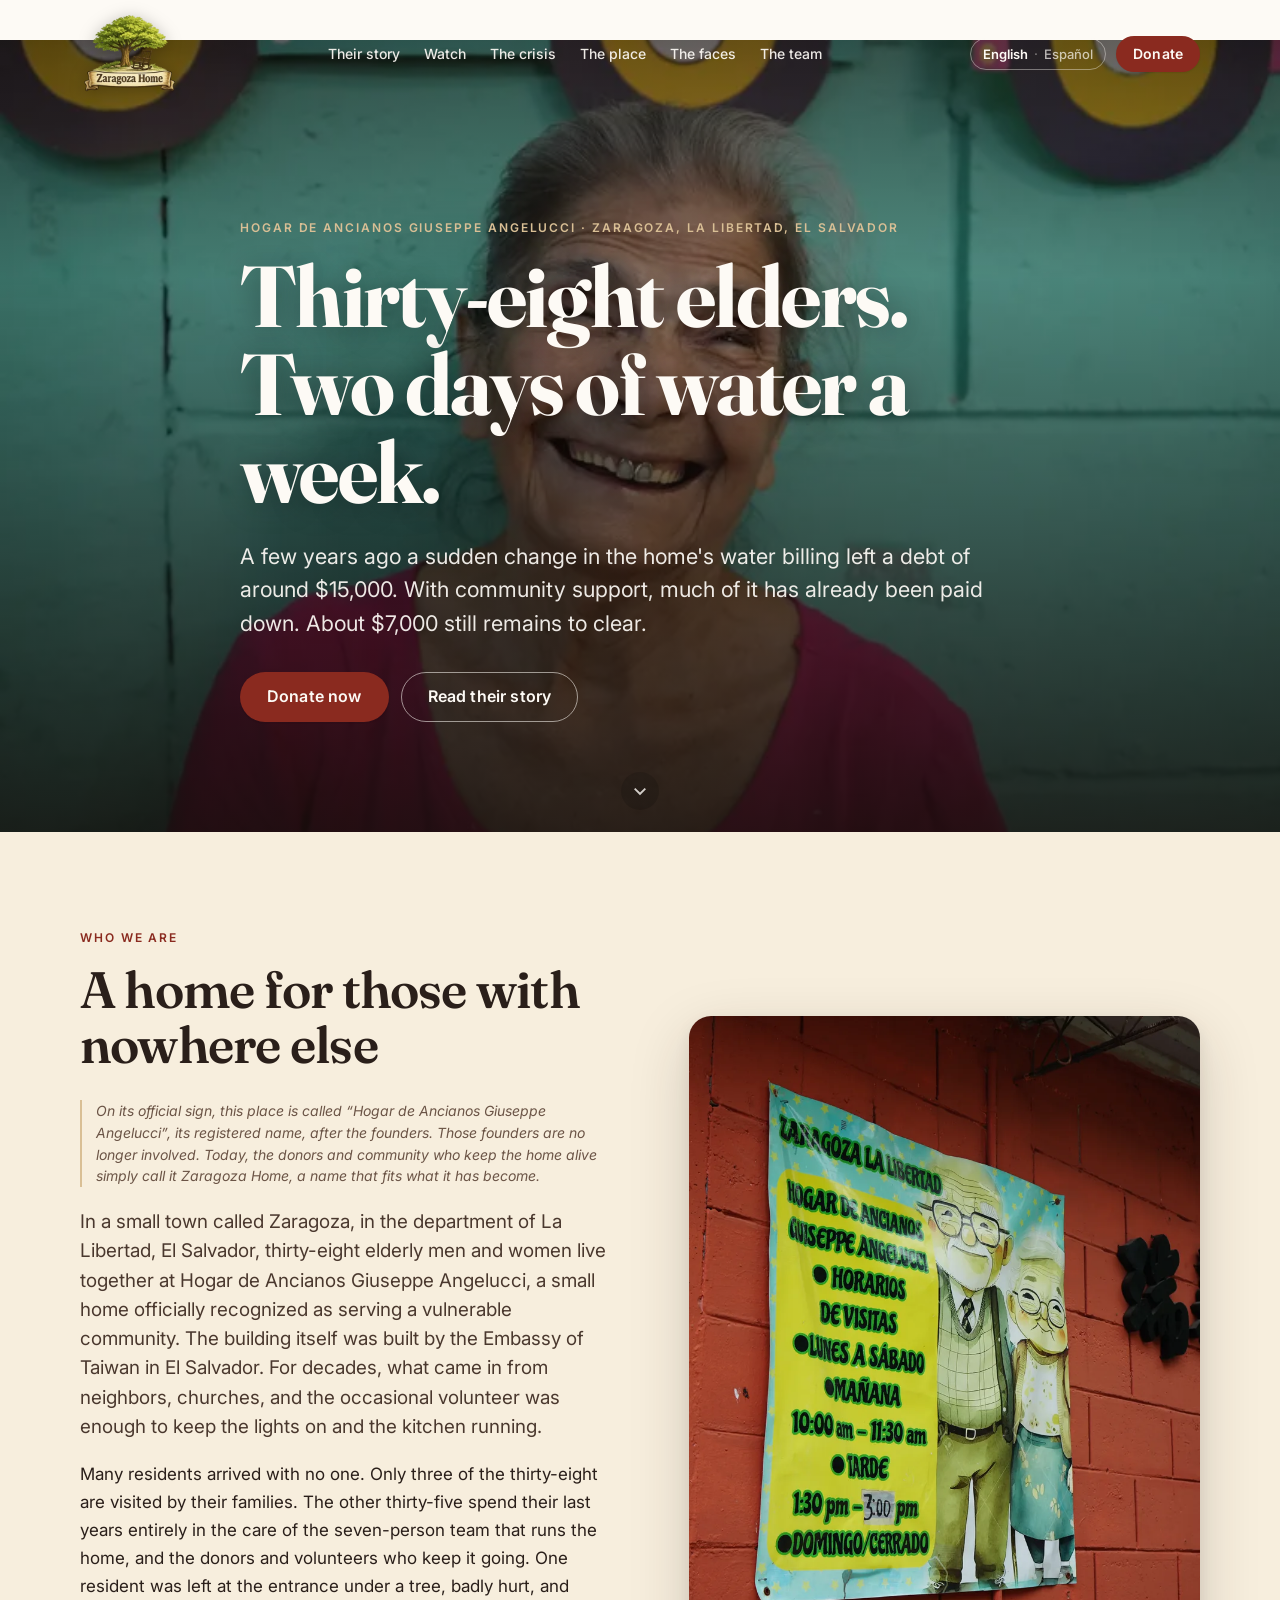
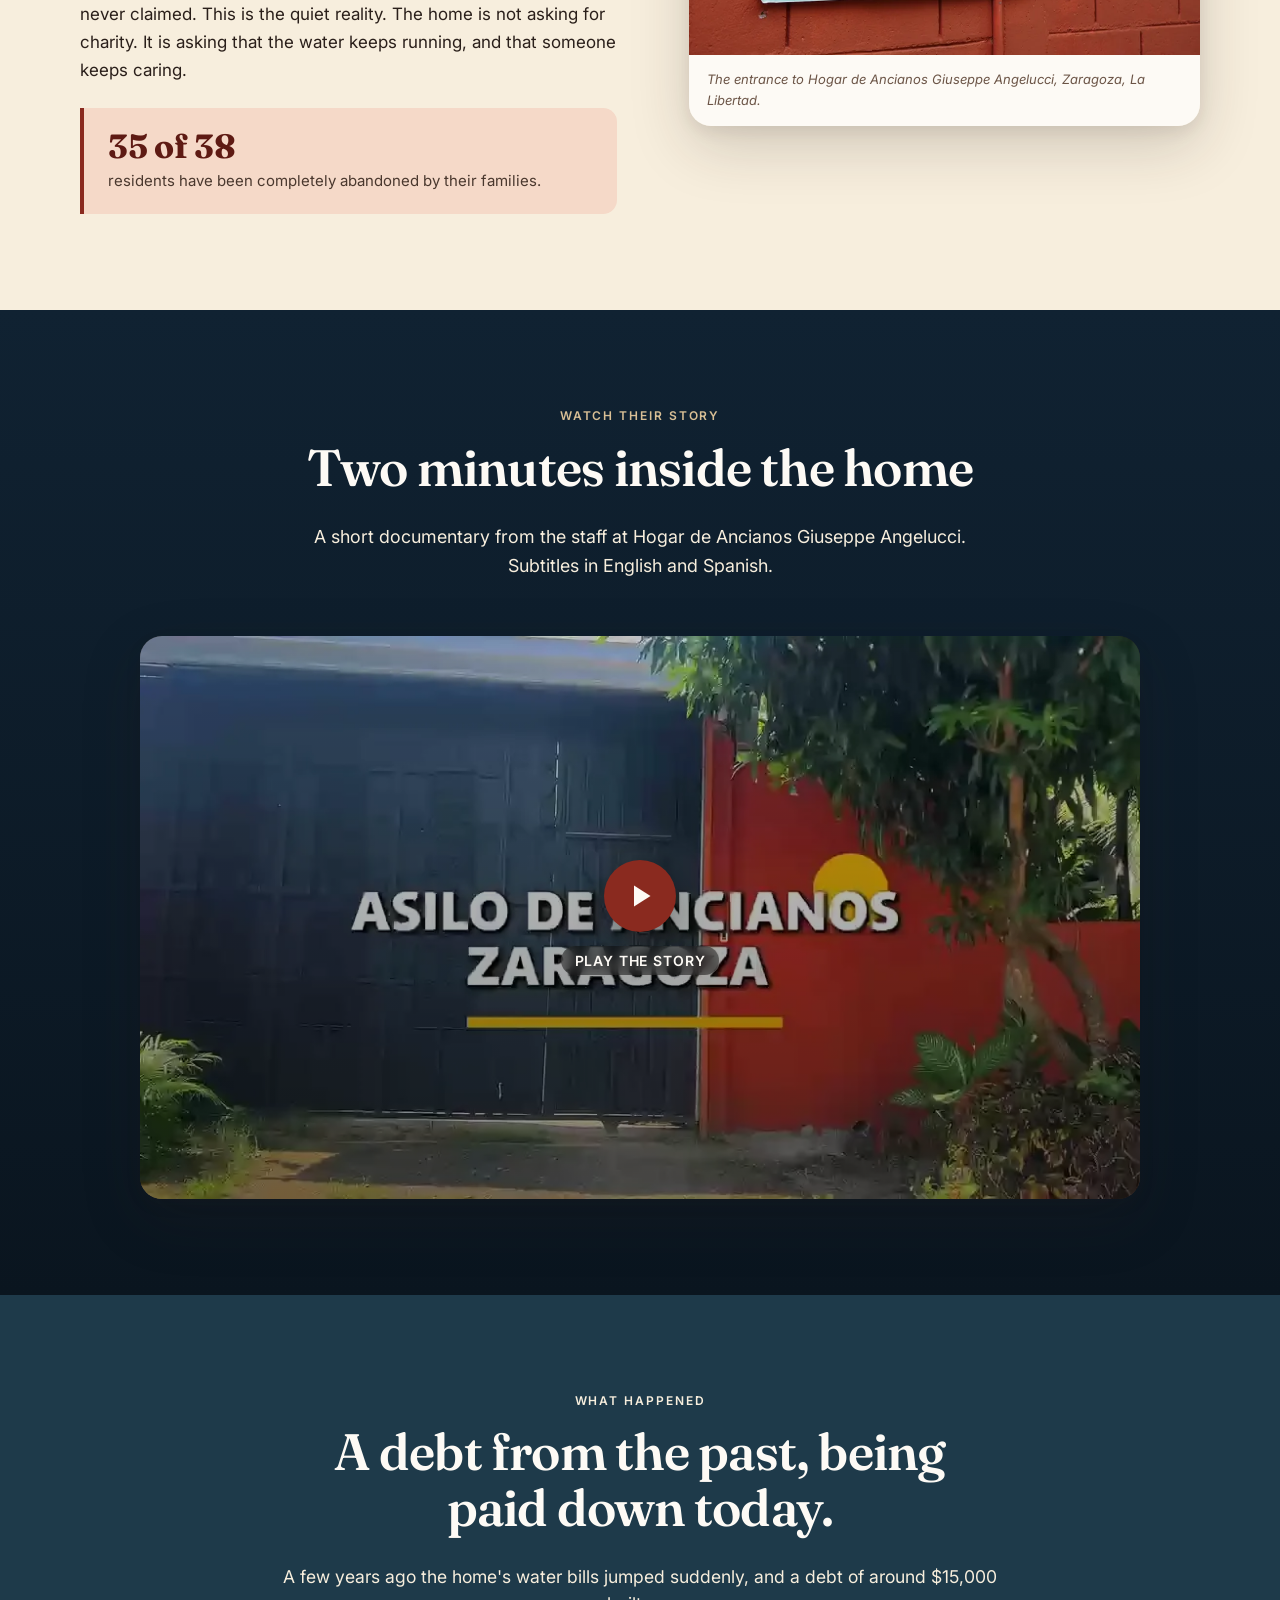
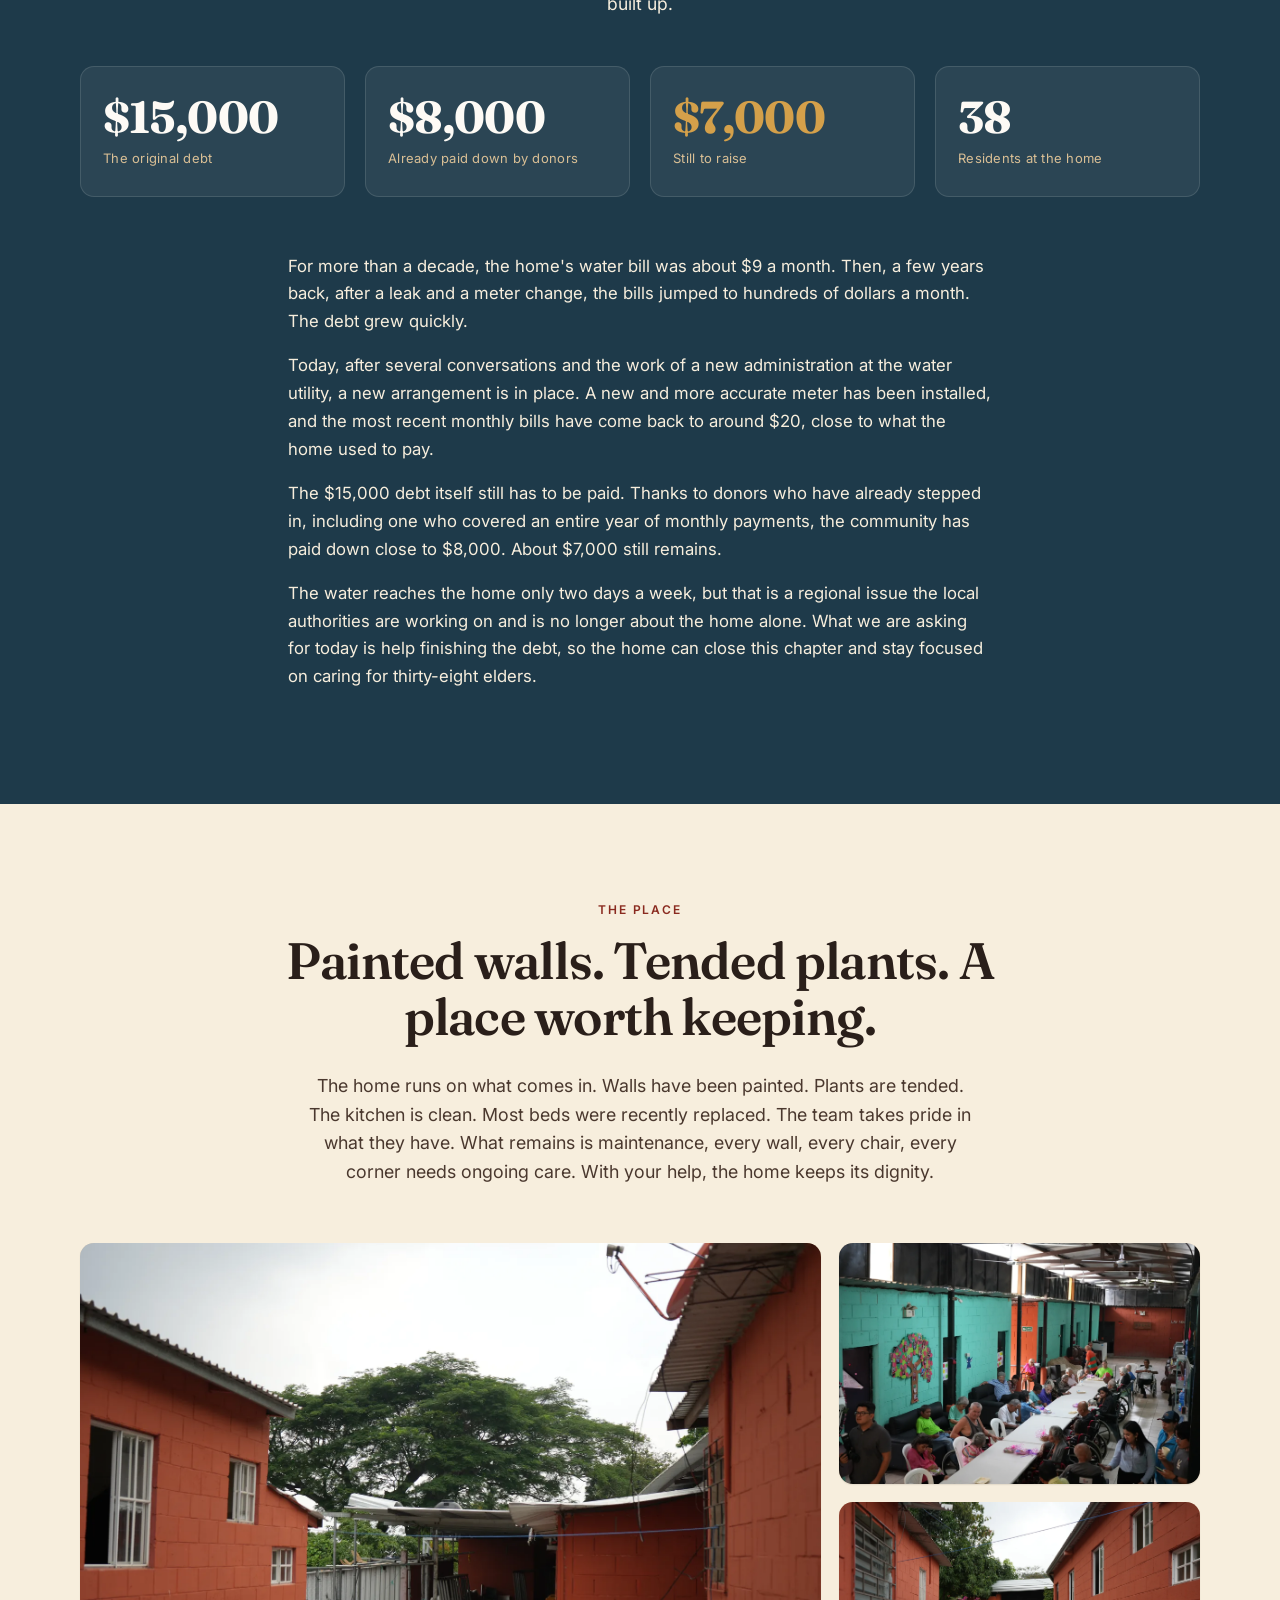
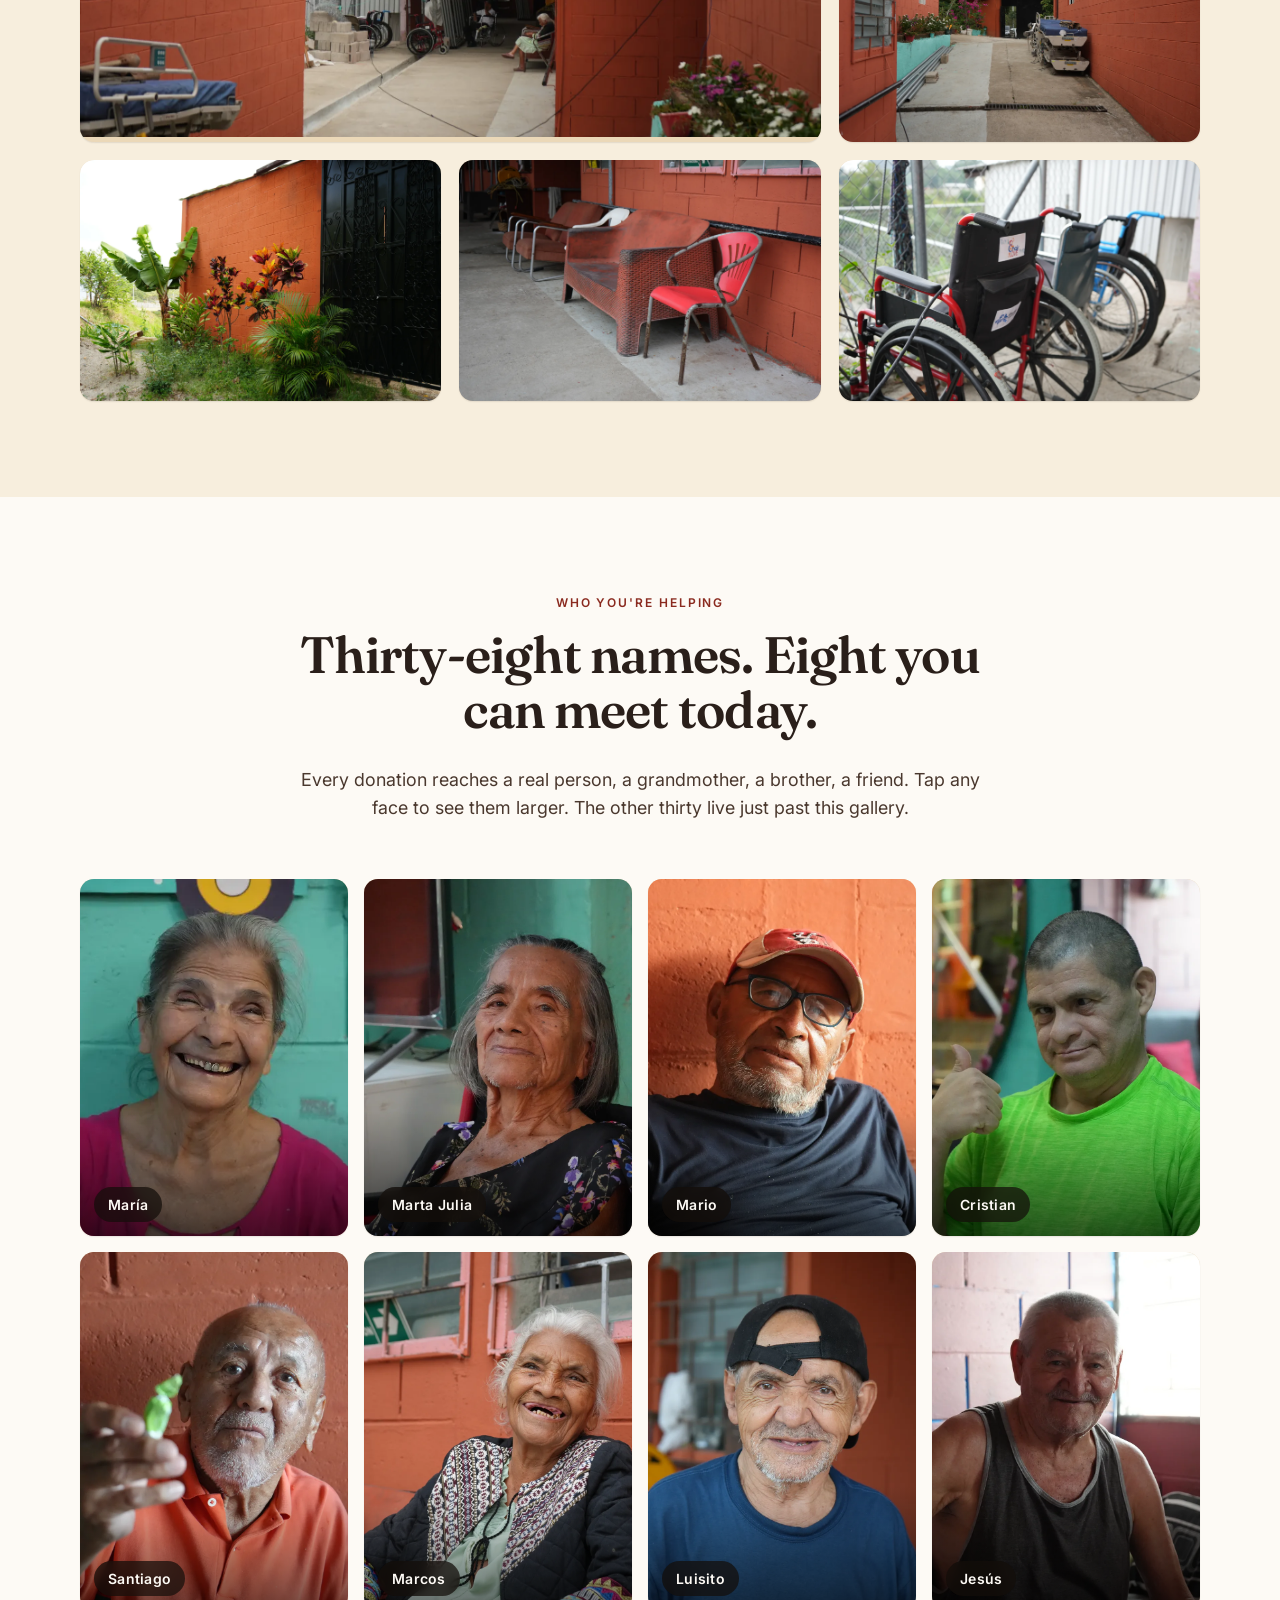
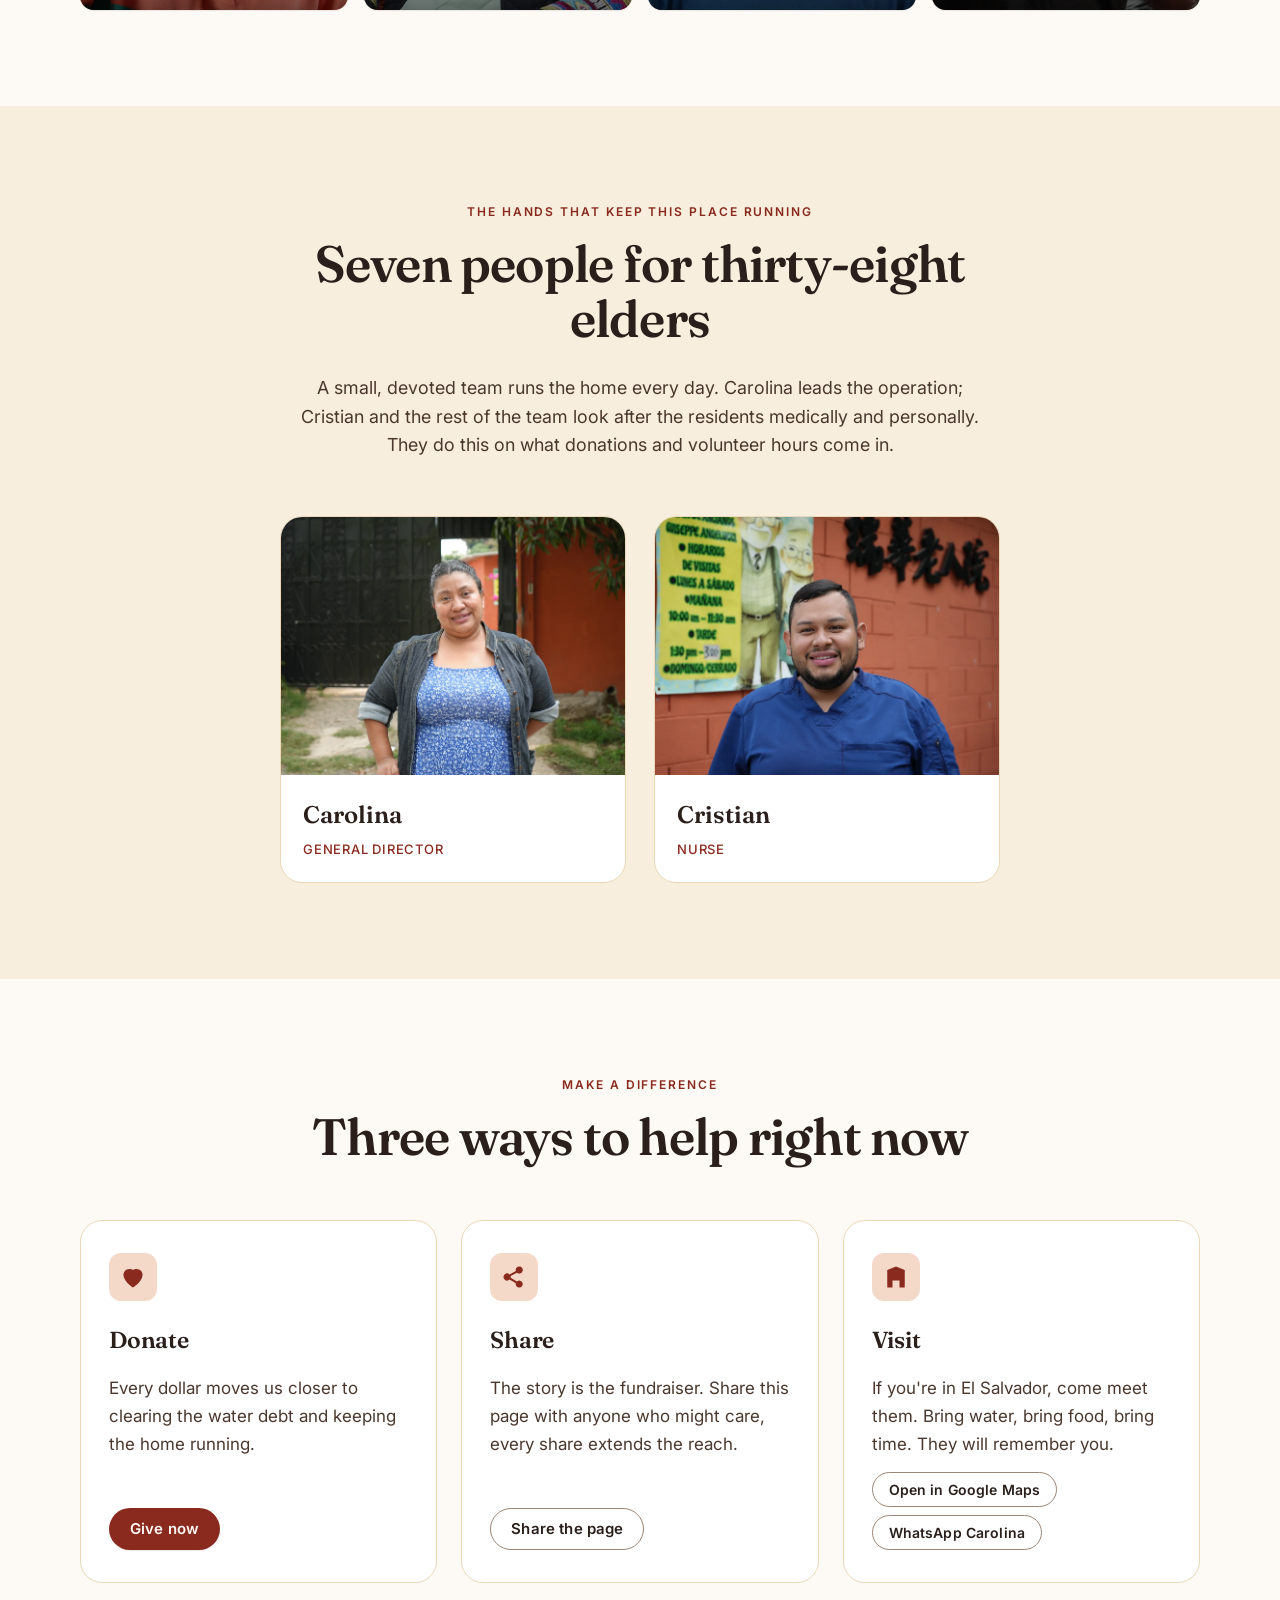
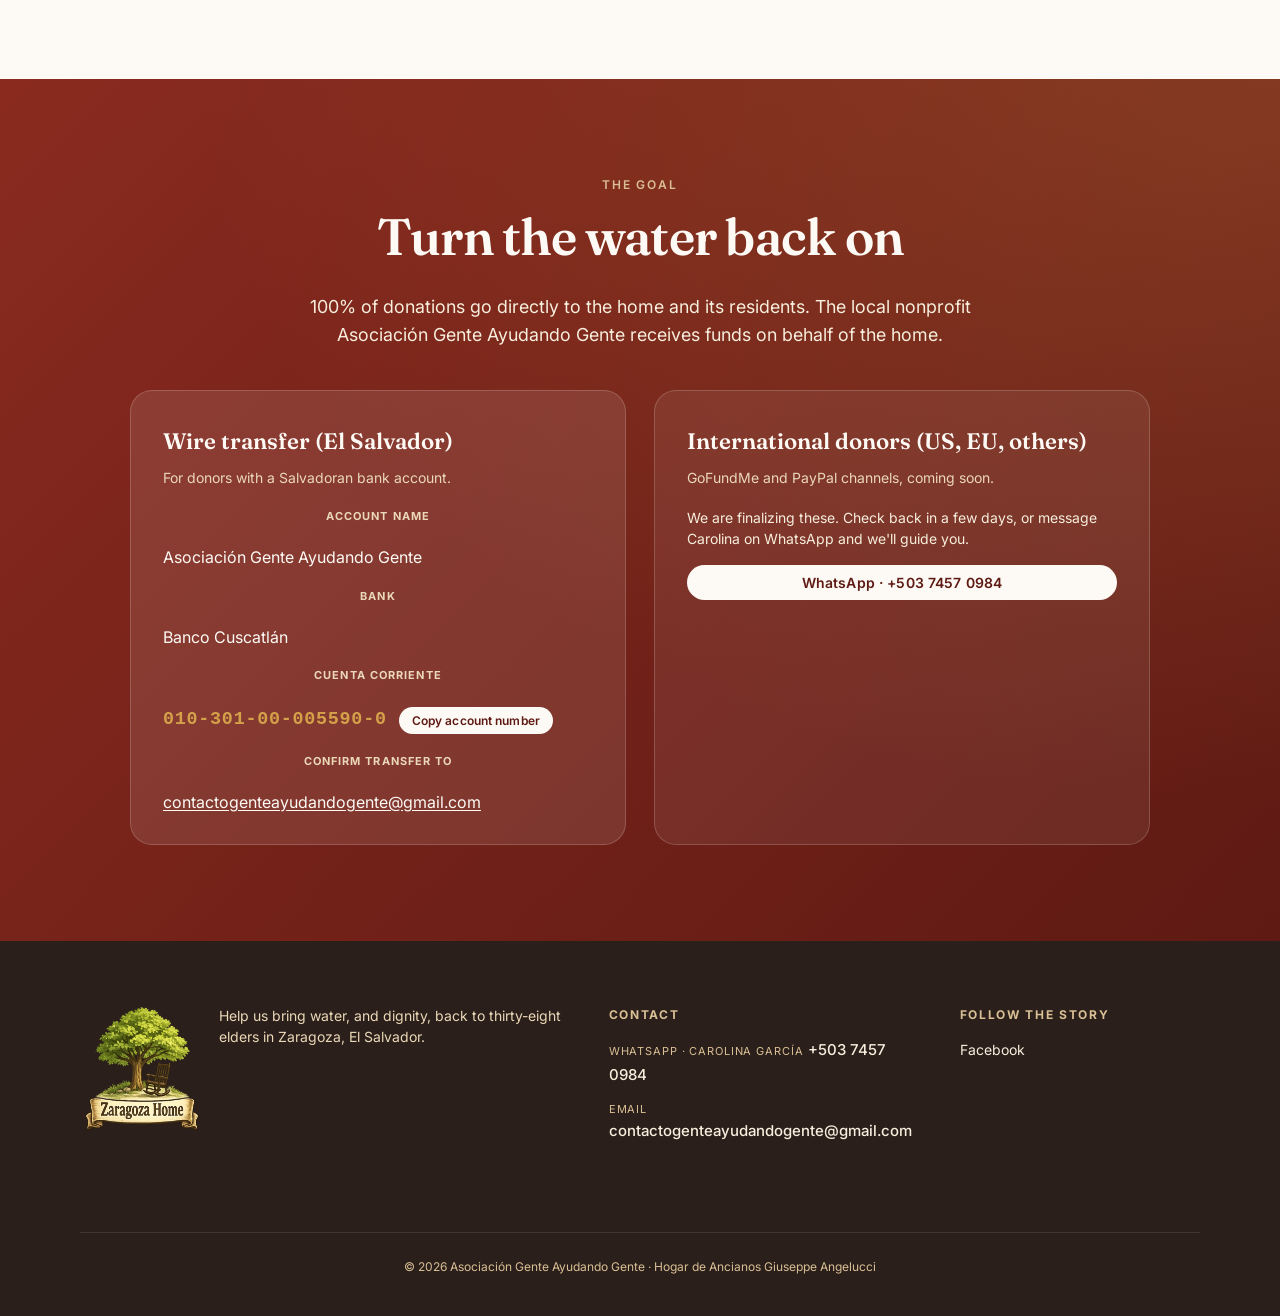
==== index.html @ 9942f742 "v7: reframe crisis as past problem now being paid down; remove chart, photos, rate-comparison paragr" ====
<!doctype html>
<html lang="en">
<head>
  <meta charset="utf-8" />
  <meta name="viewport" content="width=device-width, initial-scale=1, viewport-fit=cover" />
  <meta name="theme-color" content="#8a2a1f" />

  <title data-i18n="meta.title">Zaragoza Home</title>
  <meta name="description" data-i18n-attr="content:meta.description" content="" />

  <meta property="og:title" data-i18n-attr="content:meta.title" content="" />
  <meta property="og:description" data-i18n-attr="content:meta.description" content="" />
  <meta property="og:type" content="website" />
  <meta property="og:url" content="https://zaragozahome.org/" />
  <meta property="og:image" content="https://zaragozahome.org/img/optimized/resident-maria-1600.webp" />
  <meta name="twitter:card" content="summary_large_image" />

  <link rel="icon" type="image/png" sizes="32x32" href="img/optimized/favicon-32.png" />
  <link rel="icon" type="image/png" sizes="96x96" href="img/optimized/favicon-96.png" />
  <link rel="icon" type="image/png" sizes="192x192" href="img/optimized/favicon-192.png" />
  <link rel="apple-touch-icon" sizes="192x192" href="img/optimized/favicon-192.png" />
  <link rel="shortcut icon" href="img/optimized/favicon.ico" />

  <link rel="preload" as="image" href="img/optimized/resident-maria-1600.webp" fetchpriority="high" />
  <link rel="preconnect" href="https://fonts.googleapis.com" />
  <link rel="preconnect" href="https://fonts.gstatic.com" crossorigin />
  <link href="https://fonts.googleapis.com/css2?family=Fraunces:opsz,wght@9..144,400;9..144,600;9..144,800&family=Inter:wght@400;500;600;700&display=swap" rel="stylesheet" />

  <link rel="stylesheet" href="css/style.css?v=9" />
</head>
<body>

  <a class="skip-link" href="#main" data-i18n="a11y.skip_to_main">Skip to main content</a>

  <header class="site-header" id="site-header">
    <div class="container header-inner">
      <a class="brand" href="#top" aria-label="Zaragoza Home, home">
        <picture class="brand-logo">
          <source srcset="img/optimized/logo-300.webp" type="image/webp" />
          <img src="img/optimized/logo-600.png" alt="Zaragoza Home logo" width="240" height="160" />
        </picture>
      </a>

      <nav class="primary-nav" aria-label="Primary">
        <a href="#story" data-i18n="nav.story">Their story</a>
        <a href="#watch" data-i18n="nav.watch">Watch</a>
        <a href="#crisis" data-i18n="nav.crisis">The crisis</a>
        <a href="#place" data-i18n="nav.place">The place</a>
        <a href="#faces" data-i18n="nav.faces">The faces</a>
        <a href="#team" data-i18n="nav.team">The team</a>
      </nav>

      <div class="header-actions">
        <button type="button" class="lang-toggle" id="lang-toggle" aria-label="Switch language">
          <span class="lang-toggle-current" data-i18n="meta.lang_label">English</span>
          <span class="lang-toggle-sep" aria-hidden="true">·</span>
          <span class="lang-toggle-other" data-i18n="meta.lang_other">Español</span>
        </button>
        <button type="button" class="btn btn-primary btn-sm donate-trigger" data-i18n="nav.donate">Donate</button>
      </div>
    </div>
  </header>

  <main id="main">

    <section class="hero" id="top">
      <div class="hero-media">
        <picture>
          <source srcset="img/optimized/resident-maria-800.webp" media="(max-width: 720px)" type="image/webp" />
          <img src="img/optimized/resident-maria-1600.webp"
               alt="María, a resident of Hogar de Ancianos Giuseppe Angelucci, laughing against a turquoise wall."
               width="1600" height="1067"
               fetchpriority="high" />
        </picture>
        <div class="hero-overlay" aria-hidden="true"></div>
      </div>
      <div class="container hero-content">
        <p class="eyebrow eyebrow-light" data-i18n="hero.eyebrow">Hogar de Ancianos Giuseppe Angelucci · Zaragoza, La Libertad, El Salvador</p>
        <h1 class="hero-headline" data-i18n="hero.headline">Thirty-eight elders.
Two days of water a week.</h1>
        <p class="hero-subhead" data-i18n="hero.subhead">For decades they paid $9 a month for water...</p>
        <div class="hero-cta">
          <button type="button" class="btn btn-primary btn-lg donate-trigger" data-i18n="hero.cta_primary">Donate now</button>
          <a href="#story" class="btn btn-ghost btn-lg" data-i18n="hero.cta_secondary">Read their story</a>
        </div>
      </div>
      <a href="#story" class="hero-scroll" aria-label="Scroll to story">
        <svg viewBox="0 0 24 24" width="22" height="22" aria-hidden="true"><path fill="currentColor" d="M12 16.5 5.5 10l1.4-1.4L12 13.7l5.1-5.1 1.4 1.4z"/></svg>
      </a>
    </section>

    <section class="section section-cream" id="story">
      <div class="container two-col">
        <div class="two-col-text">
          <p class="eyebrow" data-i18n="story.eyebrow">Who we are</p>
          <h2 class="section-heading" data-i18n="story.heading">A home for those with nowhere else</h2>
          <p class="story-name-note" data-i18n="story.name_note">On its official sign, this place is called &ldquo;Hogar de Ancianos Giuseppe Angelucci&rdquo;, donors today call it Zaragoza Home.</p>
          <p class="lede" data-i18n="story.body_1">In a small town called Zaragoza...</p>
          <p data-i18n="story.body_2">Many residents arrived with no one...</p>
          <div class="abandoned-callout">
            <span class="abandoned-callout-number" data-i18n="abandoned_callout.line_1">35 of 38</span>
            <span class="abandoned-callout-text" data-i18n="abandoned_callout.line_2">residents have been completely abandoned by their families.</span>
          </div>
        </div>
        <figure class="two-col-figure">
          <picture>
            <source srcset="img/optimized/place-01-800.webp" media="(max-width: 720px)" type="image/webp" />
            <img src="img/optimized/place-01-1600.webp"
                 alt="Entrance signage of Hogar de Ancianos Giuseppe Angelucci."
                 width="900" height="600"
                 loading="lazy" />
          </picture>
          <figcaption data-i18n="story.caption">The entrance to Hogar de Ancianos Giuseppe Angelucci.</figcaption>
        </figure>
      </div>
    </section>

    <section class="section section-darker" id="watch">
      <div class="container">
        <div class="section-intro section-intro-light">
          <p class="eyebrow eyebrow-light" data-i18n="video.eyebrow">Watch their story</p>
          <h2 class="section-heading section-heading-light" data-i18n="video.heading">Two minutes inside the home</h2>
          <p class="section-lede section-lede-light" data-i18n="video.body">A short documentary from the staff at Hogar de Ancianos Giuseppe Angelucci.</p>
        </div>
        <div class="video-wrap">
          <div class="video-player" id="video-player">
            <picture>
              <source srcset="img/optimized/video-poster-800.webp" media="(max-width: 720px)" type="image/webp" />
              <img class="video-poster" src="img/optimized/video-poster-1600.webp" alt="The painted red entrance to Hogar de Ancianos Giuseppe Angelucci." loading="lazy" />
            </picture>
            <button type="button" class="video-play" id="video-play" aria-label="Play video">
              <svg viewBox="0 0 24 24" width="32" height="32" aria-hidden="true"><path fill="currentColor" d="M8 5v14l11-7z"/></svg>
              <span class="video-play-label" data-i18n="video.play">Play the story</span>
            </button>
          </div>
        </div>
      </div>
    </section>

    <section class="section section-dark" id="crisis">
      <div class="container">
        <div class="crisis-intro">
          <p class="eyebrow eyebrow-light" data-i18n="crisis.eyebrow">What happened</p>
          <h2 class="section-heading section-heading-light" data-i18n="crisis.heading">A debt from the past, being paid down today.</h2>
          <p class="section-lede section-lede-light crisis-intro-text" data-i18n="crisis.intro">A few years ago the home's water bills jumped suddenly, and a debt built up.</p>
        </div>

        <div class="stats">
          <div class="stat">
            <span class="stat-value" data-i18n="crisis.stat_1_value">$15,000</span>
            <span class="stat-label" data-i18n="crisis.stat_1_label">The original debt</span>
          </div>
          <div class="stat">
            <span class="stat-value" data-i18n="crisis.stat_2_value">$8,000</span>
            <span class="stat-label" data-i18n="crisis.stat_2_label">Already paid down by donors</span>
          </div>
          <div class="stat stat-accent">
            <span class="stat-value" data-i18n="crisis.stat_3_value">$7,000</span>
            <span class="stat-label" data-i18n="crisis.stat_3_label">Still to raise</span>
          </div>
          <div class="stat">
            <span class="stat-value" data-i18n="crisis.stat_4_value">38</span>
            <span class="stat-label" data-i18n="crisis.stat_4_label">Residents at the home</span>
          </div>
        </div>

        <div class="crisis-body">
          <p data-i18n="crisis.body_1">For more than a decade...</p>
          <p data-i18n="crisis.body_2">Today, after several conversations...</p>
          <p data-i18n="crisis.body_3">The $15,000 debt itself still has to be paid...</p>
          <p data-i18n="crisis.body_4">What we are asking for today is help finishing the debt...</p>
        </div>
      </div>
    </section>

    <section class="section section-cream" id="place">
      <div class="container">
        <div class="section-intro">
          <p class="eyebrow" data-i18n="place.eyebrow">The place</p>
          <h2 class="section-heading" data-i18n="place.heading">Painted walls. Tended plants. Beds that break.</h2>
          <p class="section-lede" data-i18n="place.body">The home runs on what comes in...</p>
        </div>
        <div class="place-grid" data-lightbox-group>
          <figure class="place-photo place-photo-wide" data-lightbox-item data-full="img/optimized/place-14-1600.webp" data-alt="The home's central courtyard, with the large shade tree." data-caption="The courtyard, with the tree the residents sit under most afternoons.">
            <picture>
              <source srcset="img/optimized/place-14-800.webp" media="(max-width: 720px)" type="image/webp" />
              <img src="img/optimized/place-14-1600.webp" alt="The home's central courtyard, with the large shade tree." loading="lazy" />
            </picture>
            <figcaption data-i18n="place.photo_1_caption">The courtyard, with the tree the residents sit under most afternoons.</figcaption>
          </figure>
          <figure class="place-photo" data-lightbox-item data-full="img/optimized/place-11-1600.webp" data-alt="An afternoon in the common room with residents, staff, and volunteers." data-caption="An afternoon in the common room, residents, staff, and volunteers together.">
            <picture>
              <source srcset="img/optimized/place-11-800.webp" media="(max-width: 720px)" type="image/webp" />
              <img src="img/optimized/place-11-1600.webp" alt="An afternoon in the common room with residents, staff, and volunteers." loading="lazy" />
            </picture>
            <figcaption data-i18n="place.photo_2_caption">An afternoon in the common room, residents, staff, and volunteers together.</figcaption>
          </figure>
          <figure class="place-photo" data-lightbox-item data-full="img/optimized/place-08-1600.webp" data-alt="A long walkway lined with flowers." data-caption="A walkway along the building, lined with flowers.">
            <picture>
              <source srcset="img/optimized/place-08-800.webp" media="(max-width: 720px)" type="image/webp" />
              <img src="img/optimized/place-08-1600.webp" alt="A long walkway lined with flowers." loading="lazy" />
            </picture>
            <figcaption data-i18n="place.photo_3_caption">A walkway along the building, lined with flowers.</figcaption>
          </figure>
          <figure class="place-photo" data-lightbox-item data-full="img/optimized/place-17-1600.webp" data-alt="A side wall and the back gate, peaceful and well-kept." data-caption="A side wall and the back gate, quiet, well-kept.">
            <picture>
              <source srcset="img/optimized/place-17-800.webp" media="(max-width: 720px)" type="image/webp" />
              <img src="img/optimized/place-17-1600.webp" alt="A side wall and the back gate, peaceful and well-kept." loading="lazy" />
            </picture>
            <figcaption data-i18n="place.photo_4_caption">A side wall and the back gate, quiet, well-kept.</figcaption>
          </figure>
          <figure class="place-photo" data-lightbox-item data-full="img/optimized/place-06-1600.webp" data-alt="Worn furniture in the home." data-caption="Worn furniture that has been here longer than anyone remembers.">
            <picture>
              <source srcset="img/optimized/place-06-800.webp" media="(max-width: 720px)" type="image/webp" />
              <img src="img/optimized/place-06-1600.webp" alt="Worn furniture in the home." loading="lazy" />
            </picture>
            <figcaption data-i18n="place.photo_5_caption">Worn furniture that has been here longer than anyone remembers.</figcaption>
          </figure>
          <figure class="place-photo" data-lightbox-item data-full="img/optimized/place-07-1600.webp" data-alt="Three wheelchairs lined up against a chain-link fence." data-caption="The wheelchairs that get the residents through the day.">
            <picture>
              <source srcset="img/optimized/place-07-800.webp" media="(max-width: 720px)" type="image/webp" />
              <img src="img/optimized/place-07-1600.webp" alt="Three wheelchairs lined up against a chain-link fence." loading="lazy" />
            </picture>
            <figcaption data-i18n="place.photo_6_caption">The wheelchairs that get the residents through the day.</figcaption>
          </figure>
        </div>
      </div>
    </section>

    <section class="section" id="faces">
      <div class="container">
        <div class="section-intro">
          <p class="eyebrow" data-i18n="faces.eyebrow">Who you're helping</p>
          <h2 class="section-heading" data-i18n="faces.heading">Thirty-eight names. Eight you can meet today.</h2>
          <p class="section-lede" data-i18n="faces.body">Every donation reaches a real person...</p>
        </div>
        <ul class="gallery gallery-named" data-lightbox-group>
          <li class="gallery-item" data-lightbox-item data-full="img/optimized/resident-maria-1600.webp" data-alt="María, a resident, laughing." data-caption="María">
            <picture>
              <source srcset="img/optimized/resident-maria-800.webp" media="(max-width: 720px)" type="image/webp" />
              <img src="img/optimized/resident-maria-1600.webp" alt="María, a resident, laughing." loading="lazy" />
            </picture>
            <figcaption class="gallery-name">María</figcaption>
          </li>
          <li class="gallery-item" data-lightbox-item data-full="img/optimized/resident-marta-julia-1600.webp" data-alt="Marta Julia, a resident." data-caption="Marta Julia">
            <picture>
              <source srcset="img/optimized/resident-marta-julia-800.webp" media="(max-width: 720px)" type="image/webp" />
              <img src="img/optimized/resident-marta-julia-1600.webp" alt="Marta Julia, a resident." loading="lazy" />
            </picture>
            <figcaption class="gallery-name">Marta Julia</figcaption>
          </li>
          <li class="gallery-item" data-lightbox-item data-full="img/optimized/resident-mario-1600.webp" data-alt="Mario, a resident." data-caption="Mario">
            <picture>
              <source srcset="img/optimized/resident-mario-800.webp" media="(max-width: 720px)" type="image/webp" />
              <img src="img/optimized/resident-mario-1600.webp" alt="Mario, a resident." loading="lazy" />
            </picture>
            <figcaption class="gallery-name">Mario</figcaption>
          </li>
          <li class="gallery-item" data-lightbox-item data-full="img/optimized/resident-cristian-1600.webp" data-alt="Cristian, a resident." data-caption="Cristian">
            <picture>
              <source srcset="img/optimized/resident-cristian-800.webp" media="(max-width: 720px)" type="image/webp" />
              <img src="img/optimized/resident-cristian-1600.webp" alt="Cristian, a resident." loading="lazy" />
            </picture>
            <figcaption class="gallery-name">Cristian</figcaption>
          </li>
          <li class="gallery-item" data-lightbox-item data-full="img/optimized/resident-santiago-1600.webp" data-alt="Santiago, a resident." data-caption="Santiago">
            <picture>
              <source srcset="img/optimized/resident-santiago-800.webp" media="(max-width: 720px)" type="image/webp" />
              <img src="img/optimized/resident-santiago-1600.webp" alt="Santiago, a resident." loading="lazy" />
            </picture>
            <figcaption class="gallery-name">Santiago</figcaption>
          </li>
          <li class="gallery-item" data-lightbox-item data-full="img/optimized/resident-marcos-1600.webp" data-alt="Marcos, a resident." data-caption="Marcos">
            <picture>
              <source srcset="img/optimized/resident-marcos-800.webp" media="(max-width: 720px)" type="image/webp" />
              <img src="img/optimized/resident-marcos-1600.webp" alt="Marcos, a resident." loading="lazy" />
            </picture>
            <figcaption class="gallery-name">Marcos</figcaption>
          </li>
          <li class="gallery-item" data-lightbox-item data-full="img/optimized/resident-luisito-1600.webp" data-alt="Luisito, a resident." data-caption="Luisito">
            <picture>
              <source srcset="img/optimized/resident-luisito-800.webp" media="(max-width: 720px)" type="image/webp" />
              <img src="img/optimized/resident-luisito-1600.webp" alt="Luisito, a resident." loading="lazy" />
            </picture>
            <figcaption class="gallery-name">Luisito</figcaption>
          </li>
          <li class="gallery-item" data-lightbox-item data-full="img/optimized/resident-jesus-1600.webp" data-alt="Jesús, a resident." data-caption="Jesús">
            <picture>
              <source srcset="img/optimized/resident-jesus-800.webp" media="(max-width: 720px)" type="image/webp" />
              <img src="img/optimized/resident-jesus-1600.webp" alt="Jesús, a resident." loading="lazy" />
            </picture>
            <figcaption class="gallery-name">Jesús</figcaption>
          </li>
        </ul>
      </div>
    </section>

    <section class="section section-cream" id="team">
      <div class="container">
        <div class="section-intro">
          <p class="eyebrow" data-i18n="team.eyebrow">The hands that keep this place running</p>
          <h2 class="section-heading" data-i18n="team.heading">Seven people for thirty-eight elders</h2>
          <p class="section-lede" data-i18n="team.body">A small, devoted team runs the home every day.</p>
        </div>
        <div class="team-grid">
          <article class="team-card">
            <picture>
              <source srcset="img/optimized/team-carolina-800.webp" media="(max-width: 720px)" type="image/webp" />
              <img src="img/optimized/team-carolina-1600.webp" alt="Carolina, General Director, smiling at the entrance gate." loading="lazy" />
            </picture>
            <div class="team-meta">
              <h3 class="team-name" data-i18n="team.carolina_name">Carolina</h3>
              <p class="team-role" data-i18n="team.carolina_role">General Director</p>
            </div>
          </article>
          <article class="team-card">
            <picture>
              <source srcset="img/optimized/team-cristian-800.webp" media="(max-width: 720px)" type="image/webp" />
              <img src="img/optimized/team-cristian-1600.webp" alt="Cristian, Nurse, in front of the home's signage." loading="lazy" />
            </picture>
            <div class="team-meta">
              <h3 class="team-name" data-i18n="team.cristian_name">Cristian</h3>
              <p class="team-role" data-i18n="team.cristian_role">Nurse</p>
            </div>
          </article>
        </div>
      </div>
    </section>

    <section class="section" id="help">
      <div class="container">
        <div class="section-intro">
          <p class="eyebrow" data-i18n="help.eyebrow">Make a difference</p>
          <h2 class="section-heading" data-i18n="help.heading">Three ways to help right now</h2>
        </div>
        <div class="cards">
          <article class="card">
            <div class="card-icon" aria-hidden="true">
              <svg viewBox="0 0 32 32" width="28" height="28"><path fill="currentColor" d="M16 28S5 21 5 13a7 7 0 0 1 11-5 7 7 0 0 1 11 5c0 8-11 15-11 15z"/></svg>
            </div>
            <h3 class="card-title" data-i18n="help.card_1_title">Donate</h3>
            <p class="card-body" data-i18n="help.card_1_body">Every dollar moves us closer...</p>
            <button type="button" class="btn btn-primary donate-trigger" data-i18n="help.card_1_cta">Give now</button>
          </article>
          <article class="card">
            <div class="card-icon" aria-hidden="true">
              <svg viewBox="0 0 32 32" width="28" height="28"><path fill="currentColor" d="M22 4a4 4 0 0 0-3.9 5l-7.2 4.1a4 4 0 1 0 0 5.8l7.2 4.1A4 4 0 1 0 19.4 21l-7.2-4.1a4 4 0 0 0 0-2L19.4 11A4 4 0 1 0 22 4z"/></svg>
            </div>
            <h3 class="card-title" data-i18n="help.card_2_title">Share</h3>
            <p class="card-body" data-i18n="help.card_2_body">The story is the fundraiser...</p>
            <button type="button" class="btn btn-ghost share-btn" data-i18n="help.card_2_cta">Share the page</button>
          </article>
          <article class="card">
            <div class="card-icon" aria-hidden="true">
              <svg viewBox="0 0 32 32" width="28" height="28"><path fill="currentColor" d="M6 28V8l10-4 10 4v20H20v-8h-8v8z"/></svg>
            </div>
            <h3 class="card-title" data-i18n="help.card_3_title">Visit</h3>
            <p class="card-body" data-i18n="help.card_3_body">If you're in El Salvador...</p>
            <div class="card-cta-stack">
              <a href="https://maps.app.goo.gl/LLEMpv37LnpFoiSn7" target="_blank" rel="noopener" class="btn btn-ghost btn-sm" data-i18n="help.card_3_cta_maps">Open in Google Maps</a>
              <a href="https://wa.me/50374570984" target="_blank" rel="noopener" class="btn btn-ghost btn-sm" data-i18n="help.card_3_cta_whatsapp">WhatsApp Carolina</a>
            </div>
          </article>
        </div>
      </div>
    </section>

    <section class="section section-accent" id="donate">
      <div class="container donate-cta-wrap">
        <p class="eyebrow eyebrow-light" data-i18n="donate_section.eyebrow">The goal</p>
        <h2 class="section-heading section-heading-light" data-i18n="donate_section.heading">Turn the water back on</h2>
        <p class="section-lede section-lede-light" data-i18n="donate_section.body">100% of donations go directly to the home and its residents.</p>

        <div class="donate-options">
          <div class="donate-option donate-option-local">
            <h3 class="donate-option-title" data-i18n="donate_section.local_title">Wire transfer (El Salvador)</h3>
            <p class="donate-option-subtitle" data-i18n="donate_section.local_subtitle">For donors with a Salvadoran bank account.</p>
            <dl class="bank-details">
              <dt data-i18n="donate_section.local_account_name_label">Account name</dt>
              <dd data-i18n="donate_section.local_account_name_value">Asociación Gente Ayudando Gente</dd>
              <dt data-i18n="donate_section.local_bank_label">Bank</dt>
              <dd data-i18n="donate_section.local_bank_value">Banco Cuscatlán</dd>
              <dt data-i18n="donate_section.local_account_label">Cuenta corriente</dt>
              <dd class="bank-account-row">
                <span class="bank-account-number" data-i18n="donate_section.local_account_value">010-301-00-005590-0</span>
                <button type="button" class="btn btn-light btn-sm copy-account" data-copy-value="010-301-00-005590-0" data-i18n="donate_section.local_copy">Copy account number</button>
              </dd>
              <dt data-i18n="donate_section.local_email_label">Confirm transfer to</dt>
              <dd><a href="mailto:contactogenteayudandogente@gmail.com" data-i18n="donate_section.local_email_value">contactogenteayudandogente@gmail.com</a></dd>
            </dl>
          </div>

          <div class="donate-option donate-option-intl">
            <h3 class="donate-option-title" data-i18n="donate_section.international_title">International donors</h3>
            <p class="donate-option-subtitle" data-i18n="donate_section.international_subtitle">GoFundMe and PayPal channels, coming soon.</p>
            <p class="donate-option-note" data-i18n="donate_section.international_status">We are finalizing these. Check back in a few days, or message Carolina on WhatsApp.</p>
            <a href="https://wa.me/50374570984" target="_blank" rel="noopener" class="btn btn-light btn-sm">WhatsApp · +503 7457 0984</a>
          </div>
        </div>
      </div>
    </section>

  </main>

  <footer class="site-footer">
    <div class="container footer-inner">
      <div class="footer-brand">
        <picture class="footer-logo-big">
          <source srcset="img/optimized/logo-600.webp" type="image/webp" />
          <img src="img/optimized/logo-600.png" alt="Zaragoza Home" width="240" height="160" />
        </picture>
        <p class="footer-tagline" data-i18n="footer.tagline">Help us bring water, and dignity, back...</p>
      </div>
      <div class="footer-col">
        <h4 data-i18n="footer.contact_heading">Contact</h4>
        <a href="https://wa.me/50374570984" target="_blank" rel="noopener" class="footer-link-stacked">
          <span class="footer-link-label" data-i18n="footer.contact_whatsapp_label">WhatsApp · Carolina García</span>
          <span class="footer-link-value" data-i18n="footer.contact_whatsapp_value">+503 7457 0984</span>
        </a>
        <a href="mailto:contactogenteayudandogente@gmail.com" class="footer-link-stacked">
          <span class="footer-link-label" data-i18n="footer.contact_email_label">Email</span>
          <span class="footer-link-value" data-i18n="footer.contact_email_value">contactogenteayudandogente@gmail.com</span>
        </a>
      </div>
      <div class="footer-col">
        <h4 data-i18n="footer.follow_heading">Follow the story</h4>
        <a href="https://www.facebook.com/share/1CpMR7RhpE/" target="_blank" rel="noopener" data-i18n="footer.follow_facebook">Facebook</a>
      </div>
      <p class="footer-credits" data-i18n="footer.credits">© 2026 Asociación Gente Ayudando Gente</p>
    </div>
  </footer>

  <div class="lightbox" id="lightbox" role="dialog" aria-modal="true" hidden>
    <div class="lightbox-backdrop" data-close-lightbox></div>
    <div class="lightbox-panel" role="document">
      <button type="button" class="lightbox-close" data-close-lightbox aria-label="Close">
        <svg viewBox="0 0 24 24" width="22" height="22" aria-hidden="true"><path fill="currentColor" d="m12 10.6 5.3-5.3 1.4 1.4L13.4 12l5.3 5.3-1.4 1.4L12 13.4l-5.3 5.3-1.4-1.4L10.6 12 5.3 6.7l1.4-1.4z"/></svg>
      </button>
      <button type="button" class="lightbox-nav lightbox-nav-prev" data-lightbox-prev aria-label="Previous">
        <svg viewBox="0 0 24 24" width="24" height="24" aria-hidden="true"><path fill="currentColor" d="M14.7 5.3 8 12l6.7 6.7 1.4-1.4L10.8 12l5.3-5.3z"/></svg>
      </button>
      <button type="button" class="lightbox-nav lightbox-nav-next" data-lightbox-next aria-label="Next">
        <svg viewBox="0 0 24 24" width="24" height="24" aria-hidden="true"><path fill="currentColor" d="M9.3 5.3 8 6.7 13.3 12 8 17.3l1.4 1.4L16 12z"/></svg>
      </button>
      <img class="lightbox-img" src="" alt="" />
      <p class="lightbox-caption"></p>
    </div>
  </div>

  <script src="js/main.js?v=9"></script>
</body>
</html>
---- css/style.css ----
/* ================================================================
   Zaragoza Home — stylesheet
   Warm, editorial, emotional. Terracotta + cream palette echoing
   the tile floors and brick walls of the home itself.
   ================================================================ */

:root {
  --c-terra-900: #5e1a13;
  --c-terra-700: #8a2a1f;
  --c-terra-500: #c95a3f;
  --c-terra-100: #f5d9c8;

  --c-cream-50:  #fdfaf5;
  --c-cream-100: #f7eedd;
  --c-cream-200: #ebd8b8;
  --c-cream-300: #d9bf95;

  --c-ink-900: #2a1f1a;
  --c-ink-700: #4a382e;
  --c-ink-500: #6b5446;
  --c-ink-300: #9d8676;

  --c-water-900: #102232;
  --c-water-700: #1e3a4a;
  --c-water-500: #386478;

  --c-gold: #d4a04a;
  --c-gold-dark: #a87a2e;

  --c-white: #ffffff;
  --c-black: #000000;

  --font-serif: 'Fraunces', 'Cormorant Garamond', Georgia, 'Times New Roman', serif;
  --font-sans:  'Inter', system-ui, -apple-system, 'Segoe UI', Roboto, Helvetica, Arial, sans-serif;

  --container: 1200px;
  --container-narrow: 880px;
  --radius-sm: 8px;
  --radius-md: 14px;
  --radius-lg: 22px;
  --radius-pill: 999px;

  --shadow-sm: 0 1px 2px rgba(42, 31, 26, 0.06), 0 1px 1px rgba(42, 31, 26, 0.04);
  --shadow-md: 0 6px 24px rgba(42, 31, 26, 0.08), 0 2px 6px rgba(42, 31, 26, 0.05);
  --shadow-lg: 0 20px 60px rgba(42, 31, 26, 0.18), 0 6px 16px rgba(42, 31, 26, 0.08);

  --transition: 200ms cubic-bezier(.2,.7,.2,1);
  --transition-slow: 420ms cubic-bezier(.2,.7,.2,1);
}

*, *::before, *::after { box-sizing: border-box; }
html { -webkit-text-size-adjust: 100%; scroll-behavior: smooth; }
body {
  margin: 0;
  font-family: var(--font-sans);
  font-size: 17px;
  line-height: 1.65;
  color: var(--c-ink-900);
  background: var(--c-cream-50);
  -webkit-font-smoothing: antialiased;
  -moz-osx-font-smoothing: grayscale;
  text-rendering: optimizeLegibility;
}
@media (prefers-reduced-motion: reduce) {
  html { scroll-behavior: auto; }
  *, *::before, *::after { transition: none !important; animation: none !important; }
}

img, picture, svg { display: block; max-width: 100%; height: auto; }
a { color: var(--c-terra-700); text-decoration: none; transition: color var(--transition); }
a:hover, a:focus-visible { color: var(--c-terra-900); }
p { margin: 0 0 1em; }

:focus-visible {
  outline: 3px solid var(--c-terra-500);
  outline-offset: 3px;
  border-radius: 4px;
}

.skip-link {
  position: absolute; left: -9999px; top: 8px;
  background: var(--c-terra-700); color: var(--c-white);
  padding: 8px 12px; border-radius: 6px; z-index: 1000;
  font-weight: 600;
}
.skip-link:focus { left: 8px; }

.container {
  width: 100%;
  max-width: var(--container);
  margin: 0 auto;
  padding: 0 24px;
}
@media (min-width: 900px) { .container { padding: 0 40px; } }

.eyebrow {
  font-family: var(--font-sans);
  font-size: 12px;
  font-weight: 600;
  letter-spacing: 0.16em;
  text-transform: uppercase;
  color: var(--c-terra-700);
  margin: 0 0 14px;
}
.eyebrow-light { color: var(--c-cream-300); }

.section-heading {
  font-family: var(--font-serif);
  font-weight: 600;
  font-size: clamp(2rem, 4.4vw, 3.2rem);
  line-height: 1.08;
  letter-spacing: -0.015em;
  color: var(--c-ink-900);
  margin: 0 0 28px;
}
.section-heading-light { color: var(--c-cream-50); }

.lede { font-size: 1.18rem; line-height: 1.55; color: var(--c-ink-700); }
.lede-light { color: var(--c-cream-100); }

.section-lede { font-size: 1.12rem; line-height: 1.6; color: var(--c-ink-700); max-width: 62ch; }
.section-lede-light { color: var(--c-cream-100); }

.btn {
  display: inline-flex;
  align-items: center;
  justify-content: center;
  gap: 8px;
  padding: 12px 20px;
  border: 1px solid transparent;
  border-radius: var(--radius-pill);
  font-family: var(--font-sans);
  font-size: 15px;
  font-weight: 600;
  letter-spacing: 0.01em;
  line-height: 1.1;
  cursor: pointer;
  transition: transform var(--transition), background var(--transition), color var(--transition), box-shadow var(--transition), border-color var(--transition);
  white-space: nowrap;
  text-decoration: none;
}
.btn-sm  { padding: 9px 16px;  font-size: 14px; }
.btn-lg  { padding: 15px 26px; font-size: 16px; }
.btn-primary {
  background: var(--c-terra-700);
  color: var(--c-cream-50);
  box-shadow: var(--shadow-sm);
}
.btn-primary:hover, .btn-primary:focus-visible {
  background: var(--c-terra-900);
  color: var(--c-cream-50);
  transform: translateY(-1px);
  box-shadow: var(--shadow-md);
}
.btn-ghost {
  background: transparent;
  color: var(--c-ink-900);
  border-color: var(--c-ink-300);
}
.btn-ghost:hover, .btn-ghost:focus-visible {
  background: var(--c-cream-100);
  color: var(--c-ink-900);
  border-color: var(--c-ink-700);
}
.btn-light {
  background: var(--c-cream-50);
  color: var(--c-terra-900);
}
.btn-light:hover, .btn-light:focus-visible {
  background: var(--c-white);
  color: var(--c-terra-900);
  transform: translateY(-1px);
  box-shadow: var(--shadow-md);
}

.site-header {
  position: sticky;
  top: 0;
  z-index: 50;
  background: rgba(253, 250, 245, 0.0);
  backdrop-filter: blur(0px);
  transition: background var(--transition), backdrop-filter var(--transition), box-shadow var(--transition);
}
.site-header.is-scrolled {
  background: rgba(253, 250, 245, 0.92);
  backdrop-filter: saturate(140%) blur(14px);
  box-shadow: 0 1px 0 rgba(42, 31, 26, 0.06);
}
.header-inner {
  display: flex;
  align-items: center;
  justify-content: space-between;
  gap: 20px;
  padding-top: 14px;
  padding-bottom: 14px;
}
.brand {
  display: inline-flex;
  align-items: center;
  gap: 10px;
  color: var(--c-cream-50);
  transition: color var(--transition);
}
.is-scrolled .brand { color: var(--c-ink-900); }
.brand-mark {
  display: inline-flex;
  align-items: center;
  justify-content: center;
  width: 36px; height: 36px;
  background: var(--c-terra-700);
  color: var(--c-cream-50);
  border-radius: 10px;
  flex: none;
}
.brand-text { display: flex; flex-direction: column; line-height: 1.1; }
.brand-title { font-family: var(--font-serif); font-weight: 600; font-size: 17px; letter-spacing: -0.005em; }
.brand-sub   { font-size: 11px; opacity: 0.8; letter-spacing: 0.06em; text-transform: uppercase; }

.primary-nav { display: none; align-items: center; gap: 24px; }
@media (min-width: 1000px) { .primary-nav { display: flex; } }
.primary-nav a {
  font-size: 14px;
  font-weight: 500;
  color: rgba(253, 250, 245, 0.92);
  transition: color var(--transition);
}
.is-scrolled .primary-nav a { color: var(--c-ink-700); }
.primary-nav a:hover { color: var(--c-white); }
.is-scrolled .primary-nav a:hover { color: var(--c-terra-700); }

.header-actions { display: flex; align-items: center; gap: 10px; }

.lang-toggle {
  display: inline-flex;
  align-items: center;
  gap: 6px;
  background: transparent;
  border: 1px solid rgba(253, 250, 245, 0.4);
  color: var(--c-cream-50);
  padding: 7px 12px;
  border-radius: var(--radius-pill);
  font-family: var(--font-sans);
  font-size: 13px;
  font-weight: 500;
  cursor: pointer;
  transition: background var(--transition), color var(--transition), border-color var(--transition);
}
.is-scrolled .lang-toggle { border-color: var(--c-ink-300); color: var(--c-ink-700); }
.lang-toggle:hover { background: rgba(253, 250, 245, 0.14); }
.is-scrolled .lang-toggle:hover { background: var(--c-cream-100); color: var(--c-ink-900); }
.lang-toggle-current { font-weight: 600; }
.lang-toggle-other { opacity: 0.7; }
.lang-toggle-sep { opacity: 0.4; }

.hero {
  position: relative;
  min-height: 88vh;
  display: flex;
  align-items: flex-end;
  color: var(--c-cream-50);
  margin-top: -68px;
  padding-top: 68px;
}
.hero-media { position: absolute; inset: 0; overflow: hidden; z-index: 0; }
.hero-media picture, .hero-media img {
  width: 100%; height: 100%; object-fit: cover; object-position: center 30%;
}
.hero-overlay {
  position: absolute; inset: 0;
  background:
    linear-gradient(180deg, rgba(20, 14, 10, 0.55) 0%, rgba(20, 14, 10, 0.25) 30%, rgba(20, 14, 10, 0.65) 75%, rgba(20, 14, 10, 0.85) 100%);
}
.hero-content {
  position: relative;
  z-index: 1;
  padding-top: 80px;
  padding-bottom: 110px;
  max-width: 880px;
}
.hero-headline {
  font-family: var(--font-serif);
  font-weight: 700;
  font-size: clamp(2.5rem, 7vw, 5.4rem);
  line-height: 1.02;
  letter-spacing: -0.02em;
  color: var(--c-cream-50);
  margin: 0 0 24px;
  white-space: pre-line;
  text-wrap: balance;
  text-shadow: 0 2px 30px rgba(0, 0, 0, 0.35);
}
.hero-subhead {
  font-size: clamp(1.05rem, 1.8vw, 1.35rem);
  line-height: 1.55;
  max-width: 62ch;
  color: rgba(253, 250, 245, 0.92);
  margin: 0 0 32px;
}
.hero-cta { display: flex; flex-wrap: wrap; gap: 12px; }
.hero-cta .btn-ghost { color: var(--c-cream-50); border-color: rgba(253, 250, 245, 0.55); }
.hero-cta .btn-ghost:hover {
  background: rgba(253, 250, 245, 0.12);
  border-color: rgba(253, 250, 245, 0.85);
  color: var(--c-white);
}
.hero-scroll {
  position: absolute;
  left: 50%;
  bottom: 22px;
  transform: translateX(-50%);
  z-index: 1;
  color: var(--c-cream-50);
  opacity: 0.8;
  width: 38px; height: 38px;
  display: flex; align-items: center; justify-content: center;
  border-radius: 50%;
  background: rgba(0,0,0,0.18);
  animation: bob 2.6s ease-in-out infinite;
}
.hero-scroll:hover { opacity: 1; color: var(--c-white); }
@keyframes bob {
  0%,100% { transform: translate(-50%, 0); }
  50%     { transform: translate(-50%, 6px); }
}

.section { padding: 96px 0; }
@media (max-width: 720px) { .section { padding: 64px 0; } }
.section-cream { background: var(--c-cream-100); }
.section-dark { background: var(--c-water-700); color: var(--c-cream-100); }
.section-dark p { color: var(--c-cream-100); }
.section-darker {
  background: linear-gradient(180deg, var(--c-water-900) 0%, #0a151f 100%);
  color: var(--c-cream-100);
}
.section-darker p { color: var(--c-cream-100); }
.section-intro-light .eyebrow { color: var(--c-cream-300); }
.section-accent {
  background:
    radial-gradient(ellipse at top right, rgba(212, 160, 74, 0.20), transparent 60%),
    linear-gradient(135deg, var(--c-terra-700) 0%, var(--c-terra-900) 100%);
  color: var(--c-cream-50);
}

.section-intro { max-width: 720px; margin: 0 auto 56px; text-align: center; }
.section-intro .eyebrow { text-align: center; }
.section-intro .section-lede { margin-left: auto; margin-right: auto; }

.two-col {
  display: grid;
  grid-template-columns: 1fr;
  gap: 48px;
  align-items: center;
}
@media (min-width: 880px) {
  .two-col { grid-template-columns: 1.05fr 1fr; gap: 72px; }
}
.two-col-text { max-width: 56ch; }
.two-col-figure {
  margin: 0;
  border-radius: var(--radius-lg);
  overflow: hidden;
  box-shadow: var(--shadow-lg);
  position: relative;
}
.two-col-figure img {
  display: block;
  width: 100%;
  aspect-ratio: 4 / 5;
  object-fit: cover;
}
.two-col-figure figcaption {
  font-size: 13px;
  font-style: italic;
  color: var(--c-ink-500);
  padding: 14px 18px;
  background: var(--c-cream-50);
}

.video-wrap { max-width: 1000px; margin: 0 auto; }
.video-player {
  position: relative;
  border-radius: var(--radius-lg);
  overflow: hidden;
  background: var(--c-ink-900);
  aspect-ratio: 16 / 9;
  box-shadow: var(--shadow-lg);
  cursor: pointer;
}
.video-poster {
  width: 100%; height: 100%; object-fit: cover;
  display: block;
  transition: transform var(--transition-slow), filter var(--transition);
}
.video-player:hover .video-poster {
  transform: scale(1.02);
  filter: brightness(0.7);
}
.video-play {
  position: absolute;
  inset: 0;
  display: flex;
  flex-direction: column;
  align-items: center;
  justify-content: center;
  gap: 14px;
  background: linear-gradient(180deg, rgba(0,0,0,0.18), rgba(0,0,0,0.45));
  border: none;
  color: var(--c-cream-50);
  cursor: pointer;
  transition: background var(--transition);
}
.video-play:hover { background: linear-gradient(180deg, rgba(0,0,0,0.12), rgba(0,0,0,0.55)); }
.video-play svg {
  width: 72px; height: 72px;
  padding: 18px;
  background: var(--c-terra-700);
  color: var(--c-cream-50);
  border-radius: 50%;
  box-shadow: 0 12px 36px rgba(0, 0, 0, 0.35);
  transition: transform var(--transition), background var(--transition);
}
.video-play:hover svg { transform: scale(1.05); background: var(--c-terra-900); }
.video-play-label {
  font-family: var(--font-sans);
  font-size: 14px;
  font-weight: 600;
  letter-spacing: 0.06em;
  text-transform: uppercase;
  padding: 6px 14px;
  background: rgba(0,0,0,0.4);
  border-radius: var(--radius-pill);
  backdrop-filter: blur(6px);
}
.video-element {
  width: 100%;
  height: 100%;
  display: block;
  background: var(--c-black);
}

.crisis-intro { max-width: 720px; margin: 0 auto 48px; text-align: center; }
.crisis-intro .eyebrow { text-align: center; }

.stats {
  display: grid;
  grid-template-columns: repeat(2, 1fr);
  gap: 16px;
  margin-bottom: 56px;
}
@media (min-width: 760px) { .stats { grid-template-columns: repeat(4, 1fr); gap: 20px; } }

.stat {
  background: rgba(253, 250, 245, 0.06);
  border: 1px solid rgba(253, 250, 245, 0.12);
  border-radius: var(--radius-md);
  padding: 28px 22px;
  text-align: left;
  transition: transform var(--transition), background var(--transition);
}
.stat:hover { transform: translateY(-3px); background: rgba(253, 250, 245, 0.10); }
.stat-value {
  display: block;
  font-family: var(--font-serif);
  font-weight: 700;
  font-size: clamp(2rem, 4vw, 2.8rem);
  line-height: 1;
  letter-spacing: -0.02em;
  color: var(--c-cream-50);
  margin-bottom: 10px;
}
.stat-label {
  display: block;
  font-size: 13px;
  line-height: 1.4;
  color: var(--c-cream-300);
  letter-spacing: 0.02em;
}
.stat-accent .stat-value { color: var(--c-gold); }

.crisis-body { max-width: 64ch; margin: 0 auto; font-size: 1.05rem; color: var(--c-cream-100); }
.crisis-body p { color: var(--c-cream-100); }
.crisis-body .lede-light { font-size: 1.18rem; margin-top: 1.4em; padding-top: 1.4em; border-top: 1px solid rgba(253, 250, 245, 0.15); }

.gallery {
  list-style: none;
  padding: 0;
  margin: 0;
  display: grid;
  grid-template-columns: repeat(2, 1fr);
  grid-auto-rows: 1fr;
  gap: 12px;
}
@media (min-width: 720px) { .gallery { grid-template-columns: repeat(3, 1fr); gap: 16px; } }
@media (min-width: 1000px) { .gallery { grid-template-columns: repeat(4, 1fr); } }

.gallery-item {
  position: relative;
  overflow: hidden;
  border-radius: var(--radius-md);
  aspect-ratio: 3 / 4;
  background: var(--c-cream-200);
  box-shadow: var(--shadow-sm);
}
.gallery-tall { aspect-ratio: 3 / 4; }
@media (min-width: 720px) {
  .gallery-tall { grid-row: span 2; aspect-ratio: 3 / 5; }
}
.gallery-item img {
  width: 100%; height: 100%; object-fit: cover;
  transition: transform var(--transition-slow);
}
.gallery-item:hover img { transform: scale(1.04); }

.cards {
  display: grid;
  grid-template-columns: 1fr;
  gap: 20px;
}
@media (min-width: 760px) { .cards { grid-template-columns: repeat(3, 1fr); gap: 24px; } }

.card {
  background: var(--c-white);
  border: 1px solid var(--c-cream-200);
  border-radius: var(--radius-lg);
  padding: 32px 28px;
  display: flex; flex-direction: column; gap: 14px;
  transition: transform var(--transition), box-shadow var(--transition), border-color var(--transition);
}
.card:hover { transform: translateY(-3px); box-shadow: var(--shadow-md); border-color: var(--c-cream-300); }
.card-icon {
  width: 48px; height: 48px;
  display: inline-flex; align-items: center; justify-content: center;
  background: var(--c-terra-100);
  color: var(--c-terra-700);
  border-radius: 12px;
  margin-bottom: 6px;
}
.card-title {
  font-family: var(--font-serif);
  font-size: 1.45rem;
  font-weight: 600;
  letter-spacing: -0.01em;
  color: var(--c-ink-900);
  margin: 0;
}
.card-body { color: var(--c-ink-700); margin: 0; flex: 1; }
.card .btn { align-self: flex-start; }

.donate-cta { max-width: 720px; margin: 0 auto; text-align: center; }
.donate-cta .eyebrow { text-align: center; }
.donate-cta .section-lede { margin: 0 auto 32px; }

.site-footer {
  background: var(--c-ink-900);
  color: var(--c-cream-100);
  padding: 64px 0 40px;
}
.site-footer a { color: var(--c-cream-100); }
.site-footer a:hover { color: var(--c-cream-50); }
.footer-inner {
  display: grid;
  grid-template-columns: 1fr;
  gap: 32px;
}
@media (min-width: 760px) {
  .footer-inner { grid-template-columns: 2fr 1fr 1fr; gap: 48px; }
}
.footer-brand { display: flex; gap: 14px; align-items: flex-start; }
.footer-brand .brand-mark { background: var(--c-terra-700); color: var(--c-cream-50); width: 32px; height: 32px; }
.footer-tagline {
  max-width: 38ch;
  font-size: 14px;
  line-height: 1.5;
  color: var(--c-cream-200);
  margin: 0;
}
.footer-col h4 {
  font-family: var(--font-sans);
  font-size: 12px;
  font-weight: 700;
  letter-spacing: 0.14em;
  text-transform: uppercase;
  color: var(--c-cream-300);
  margin: 0 0 14px;
}
.footer-col a { display: block; font-size: 14px; margin-bottom: 8px; }
.footer-credits {
  grid-column: 1 / -1;
  margin: 32px 0 0;
  padding-top: 24px;
  border-top: 1px solid rgba(253, 250, 245, 0.1);
  font-size: 12px;
  color: var(--c-cream-300);
  text-align: center;
}

.modal {
  position: fixed; inset: 0; z-index: 100;
  display: flex; align-items: center; justify-content: center;
  padding: 20px;
}
.modal[hidden] { display: none; }
.modal-backdrop {
  position: absolute; inset: 0;
  background: rgba(20, 14, 10, 0.55);
  backdrop-filter: blur(4px);
  animation: fade var(--transition) both;
}
.modal-panel {
  position: relative;
  background: var(--c-cream-50);
  border-radius: var(--radius-lg);
  padding: 36px 32px 32px;
  max-width: 560px;
  width: 100%;
  max-height: calc(100vh - 40px);
  overflow-y: auto;
  box-shadow: var(--shadow-lg);
  animation: rise var(--transition) both;
}
@keyframes fade { from { opacity: 0; } to { opacity: 1; } }
@keyframes rise { from { opacity: 0; transform: translateY(10px); } to { opacity: 1; transform: translateY(0); } }
.modal-close {
  position: absolute; top: 14px; right: 14px;
  width: 36px; height: 36px;
  background: transparent;
  border: 1px solid transparent;
  color: var(--c-ink-500);
  border-radius: 50%;
  display: inline-flex; align-items: center; justify-content: center;
  cursor: pointer;
  transition: background var(--transition), color var(--transition);
}
.modal-close:hover { background: var(--c-cream-200); color: var(--c-ink-900); }
.modal-title {
  font-family: var(--font-serif);
  font-size: 1.7rem;
  font-weight: 600;
  letter-spacing: -0.01em;
  margin: 0 0 8px;
  color: var(--c-ink-900);
}
.modal-subtitle { color: var(--c-ink-700); margin: 0 0 12px; }
.modal-note {
  background: var(--c-cream-200);
  color: var(--c-ink-700);
  padding: 10px 14px;
  border-radius: var(--radius-sm);
  font-size: 13px;
  margin: 0 0 22px;
  border-left: 3px solid var(--c-gold-dark);
}
.modal-options {
  list-style: none; padding: 0; margin: 0;
  display: flex; flex-direction: column; gap: 14px;
}
.modal-option {
  background: var(--c-white);
  border: 1px solid var(--c-cream-200);
  border-radius: var(--radius-md);
  padding: 18px 18px 16px;
  display: flex; flex-direction: column; gap: 8px;
  transition: border-color var(--transition), box-shadow var(--transition);
}
.modal-option:hover { border-color: var(--c-terra-500); box-shadow: var(--shadow-sm); }
.modal-option h4 {
  font-family: var(--font-serif);
  font-size: 1.15rem;
  font-weight: 600;
  margin: 0;
  color: var(--c-ink-900);
}
.modal-option p {
  font-size: 14px;
  margin: 0;
  color: var(--c-ink-500);
}
.modal-option .btn { align-self: flex-start; margin-top: 4px; }

body.modal-open { overflow: hidden; }

/* ---- v2 additions: crisis photo strip, team grid, donate options ---- */

.crisis-photos {
  display: grid;
  grid-template-columns: 1fr;
  gap: 18px;
  margin: 56px 0;
}
@media (min-width: 760px) {
  .crisis-photos { grid-template-columns: repeat(3, 1fr); gap: 22px; }
}
.crisis-photo {
  margin: 0;
  border-radius: var(--radius-md);
  overflow: hidden;
  background: rgba(253, 250, 245, 0.05);
}
.crisis-photo img {
  display: block;
  width: 100%;
  aspect-ratio: 3 / 2;
  object-fit: cover;
}
.crisis-photo figcaption {
  padding: 14px 18px;
  font-size: 13px;
  font-style: italic;
  color: var(--c-cream-200);
  line-height: 1.45;
  background: rgba(0,0,0,0.18);
}

.gallery-named .gallery-item { aspect-ratio: 3 / 4; }
.gallery-name {
  position: absolute;
  left: 12px;
  bottom: 12px;
  padding: 5px 12px;
  font-family: var(--font-sans);
  font-size: 13px;
  font-weight: 600;
  letter-spacing: 0.02em;
  color: var(--c-cream-50);
  background: rgba(20, 14, 10, 0.72);
  backdrop-filter: blur(4px);
  border-radius: var(--radius-pill);
  z-index: 1;
}

.team-grid {
  display: grid;
  grid-template-columns: 1fr;
  gap: 24px;
  max-width: 720px;
  margin: 0 auto;
}
@media (min-width: 720px) {
  .team-grid { grid-template-columns: repeat(2, 1fr); gap: 28px; }
}
.team-card {
  background: var(--c-white);
  border: 1px solid var(--c-cream-200);
  border-radius: var(--radius-lg);
  overflow: hidden;
  transition: transform var(--transition), box-shadow var(--transition);
}
.team-card:hover { transform: translateY(-3px); box-shadow: var(--shadow-md); }
.team-card img {
  display: block;
  width: 100%;
  aspect-ratio: 4 / 3;
  object-fit: cover;
}
.team-meta { padding: 20px 22px 22px; }
.team-name {
  font-family: var(--font-serif);
  font-size: 1.5rem;
  font-weight: 600;
  margin: 0 0 4px;
  color: var(--c-ink-900);
}
.team-role {
  font-family: var(--font-sans);
  font-size: 13px;
  font-weight: 500;
  letter-spacing: 0.06em;
  text-transform: uppercase;
  color: var(--c-terra-700);
  margin: 0;
}

.donate-cta-wrap { max-width: 880px; margin: 0 auto; text-align: center; }
.donate-cta-wrap .eyebrow { text-align: center; }
.donate-cta-wrap .section-lede { margin: 0 auto 40px; }

.donate-options {
  display: grid;
  grid-template-columns: 1fr;
  gap: 20px;
  text-align: left;
}
@media (min-width: 880px) {
  .donate-options { grid-template-columns: 1.2fr 1fr; gap: 28px; align-items: stretch; }
}
.donate-option {
  background: rgba(253, 250, 245, 0.07);
  border: 1px solid rgba(253, 250, 245, 0.18);
  border-radius: var(--radius-lg);
  padding: 28px 28px 26px;
  display: flex; flex-direction: column;
}
.donate-option-local { background: rgba(253, 250, 245, 0.10); }
.donate-option-title {
  font-family: var(--font-serif);
  font-size: 1.4rem;
  font-weight: 600;
  margin: 0 0 6px;
  color: var(--c-cream-50);
}
.donate-option-subtitle {
  font-size: 14px;
  color: var(--c-cream-200);
  margin: 0 0 18px;
}
.donate-option-note {
  font-size: 14px;
  color: var(--c-cream-100);
  margin: 0 0 16px;
  line-height: 1.5;
}
.bank-details {
  display: grid;
  grid-template-columns: minmax(120px, max-content) 1fr;
  gap: 8px 18px;
  margin: 0;
  font-size: 14px;
}
.bank-details dt {
  font-weight: 600;
  color: var(--c-cream-200);
  letter-spacing: 0.04em;
  text-transform: uppercase;
  font-size: 11px;
  align-self: center;
}
.bank-details dd {
  margin: 0;
  color: var(--c-cream-50);
  font-size: 15px;
  word-break: break-word;
}
.bank-details a { color: var(--c-cream-50); text-decoration: underline; text-underline-offset: 2px; }
.bank-account-row {
  display: flex;
  flex-wrap: wrap;
  align-items: center;
  gap: 10px;
}
.bank-account-number {
  font-family: ui-monospace, 'SF Mono', Menlo, Consolas, monospace;
  font-size: 1.05rem;
  font-weight: 600;
  letter-spacing: 0.04em;
  color: var(--c-gold);
}
.copy-account {
  font-size: 12px;
  padding: 6px 12px;
  border: 1px solid rgba(253, 250, 245, 0.4);
  transition: background var(--transition), color var(--transition), border-color var(--transition);
}
.copy-account.is-copied {
  background: var(--c-gold);
  color: var(--c-ink-900);
  border-color: var(--c-gold);
}

/* ================================================================
   v3 additions: logo, lightbox, place grid, abandoned callout
   ================================================================ */

/* Brand: replace SVG with image logo */
.brand-logo { display: block; line-height: 0; }
.brand-logo img {
  height: 48px;
  width: auto;
  filter: drop-shadow(0 2px 8px rgba(0,0,0,0.25));
  transition: filter var(--transition);
}
.is-scrolled .brand-logo img { filter: none; }
@media (max-width: 600px) {
  .brand-logo img { height: 38px; }
}

/* Footer logo */
.footer-logo img { height: 40px; width: auto; }

/* Footer stacked links */
.footer-link-stacked {
  display: flex;
  flex-direction: column;
  margin-bottom: 14px;
  text-decoration: none;
}
.footer-link-label {
  font-size: 11px;
  letter-spacing: 0.08em;
  text-transform: uppercase;
  color: var(--c-cream-300);
  margin-bottom: 2px;
}
.footer-link-value {
  font-size: 15px;
  color: var(--c-cream-100);
  font-weight: 500;
}
.footer-link-stacked:hover .footer-link-value { color: var(--c-cream-50); }

/* Card CTA stack (for Visit card with Maps + WhatsApp) */
.card-cta-stack {
  display: flex;
  flex-direction: column;
  gap: 8px;
  align-items: flex-start;
}

/* Abandoned callout — pulled-quote style */
.abandoned-callout {
  margin: 24px 0 0;
  padding: 22px 24px;
  background: var(--c-terra-100);
  border-left: 4px solid var(--c-terra-700);
  border-radius: 0 var(--radius-md) var(--radius-md) 0;
  display: flex;
  flex-direction: column;
  gap: 6px;
}
.abandoned-callout-number {
  font-family: var(--font-serif);
  font-weight: 700;
  font-size: clamp(1.6rem, 3vw, 2.1rem);
  line-height: 1;
  color: var(--c-terra-900);
  letter-spacing: -0.01em;
}
.abandoned-callout-text {
  font-family: var(--font-sans);
  font-size: 15px;
  line-height: 1.45;
  color: var(--c-ink-700);
}

/* ---- Gallery rework: photos fill, names as overlay pills ---- */
.gallery,
.gallery-named {
  list-style: none;
  padding: 0;
  margin: 0;
  display: grid;
  grid-template-columns: repeat(2, 1fr);
  gap: 12px;
}
@media (min-width: 720px) { .gallery, .gallery-named { grid-template-columns: repeat(3, 1fr); gap: 16px; } }
@media (min-width: 1000px) { .gallery, .gallery-named { grid-template-columns: repeat(4, 1fr); } }

.gallery-item,
.gallery-named .gallery-item {
  position: relative;
  overflow: hidden;
  border-radius: var(--radius-md);
  aspect-ratio: 3 / 4;
  background: var(--c-cream-200);
  box-shadow: var(--shadow-sm);
  cursor: pointer;
  margin: 0;
}
.gallery-item picture,
.gallery-item img {
  display: block;
  width: 100%;
  height: 100%;
}
.gallery-item img {
  object-fit: cover;
  transition: transform var(--transition-slow);
}
.gallery-item:hover img,
.gallery-item:focus-visible img { transform: scale(1.04); }
.gallery-item::after {
  /* subtle gradient at bottom for legibility of the name badge */
  content: '';
  position: absolute;
  left: 0; right: 0; bottom: 0;
  height: 35%;
  background: linear-gradient(180deg, transparent, rgba(0,0,0,0.55));
  pointer-events: none;
}
.gallery-name {
  position: absolute;
  left: 14px;
  bottom: 14px;
  padding: 6px 14px;
  font-family: var(--font-sans);
  font-size: 14px;
  font-weight: 600;
  letter-spacing: 0.02em;
  color: var(--c-cream-50);
  background: rgba(20, 14, 10, 0.72);
  backdrop-filter: blur(6px);
  border-radius: var(--radius-pill);
  z-index: 2;
  margin: 0;
}

/* Place grid — 6 photos, one "wide" hero on top */
.place-grid {
  display: grid;
  grid-template-columns: 1fr;
  gap: 14px;
  margin: 0 auto;
}
@media (min-width: 720px) {
  .place-grid { grid-template-columns: repeat(3, 1fr); gap: 18px; }
  .place-photo-wide { grid-column: span 3; }
}
@media (min-width: 1000px) {
  .place-grid { grid-template-columns: repeat(3, 1fr); }
  .place-photo-wide { grid-column: span 2; grid-row: span 2; }
}
.place-photo {
  position: relative;
  margin: 0;
  border-radius: var(--radius-md);
  overflow: hidden;
  background: var(--c-cream-200);
  box-shadow: var(--shadow-sm);
  cursor: pointer;
  aspect-ratio: 3 / 2;
}
.place-photo-wide { aspect-ratio: 16 / 10; }
@media (min-width: 1000px) {
  .place-photo-wide { aspect-ratio: auto; }
}
.place-photo img {
  width: 100%;
  height: 100%;
  object-fit: cover;
  transition: transform var(--transition-slow);
}
.place-photo:hover img { transform: scale(1.04); }
.place-photo figcaption {
  position: absolute;
  left: 0; right: 0; bottom: 0;
  padding: 30px 18px 14px;
  font-size: 13px;
  font-style: italic;
  color: var(--c-cream-50);
  background: linear-gradient(180deg, transparent, rgba(0,0,0,0.7));
  opacity: 0;
  transform: translateY(8px);
  transition: opacity var(--transition), transform var(--transition);
}
.place-photo:hover figcaption { opacity: 1; transform: translateY(0); }
@media (hover: none) {
  .place-photo figcaption { opacity: 1; transform: none; }
}

/* ---- Lightbox ---- */
.lightbox {
  position: fixed; inset: 0; z-index: 200;
  display: flex; align-items: center; justify-content: center;
  padding: 24px;
}
.lightbox[hidden] { display: none; }
.lightbox-backdrop {
  position: absolute; inset: 0;
  background: rgba(10, 7, 5, 0.92);
  backdrop-filter: blur(6px);
  animation: fade var(--transition) both;
}
.lightbox-panel {
  position: relative;
  width: 100%;
  max-width: 1200px;
  max-height: calc(100vh - 48px);
  display: flex;
  flex-direction: column;
  align-items: center;
  justify-content: center;
  animation: rise var(--transition) both;
}
.lightbox-img {
  display: block;
  max-width: 100%;
  max-height: calc(100vh - 120px);
  width: auto;
  height: auto;
  border-radius: var(--radius-md);
  box-shadow: 0 30px 80px rgba(0,0,0,0.5);
}
.lightbox-caption {
  margin: 14px 0 0;
  font-size: 14px;
  color: var(--c-cream-200);
  text-align: center;
  max-width: 720px;
}
.lightbox-close,
.lightbox-nav {
  position: absolute;
  width: 44px; height: 44px;
  display: flex; align-items: center; justify-content: center;
  background: rgba(253, 250, 245, 0.10);
  border: 1px solid rgba(253, 250, 245, 0.18);
  border-radius: 50%;
  color: var(--c-cream-50);
  cursor: pointer;
  transition: background var(--transition), border-color var(--transition);
}
.lightbox-close:hover,
.lightbox-nav:hover {
  background: rgba(253, 250, 245, 0.18);
  border-color: rgba(253, 250, 245, 0.4);
}
.lightbox-close { top: -12px; right: -12px; }
@media (max-width: 720px) { .lightbox-close { top: 6px; right: 6px; } }
.lightbox-nav-prev { left: -56px; top: 50%; transform: translateY(-50%); }
.lightbox-nav-next { right: -56px; top: 50%; transform: translateY(-50%); }
@media (max-width: 1280px) {
  .lightbox-nav-prev { left: 12px; }
  .lightbox-nav-next { right: 12px; }
}

body.lightbox-open { overflow: hidden; }

/* ================================================================
   v4 additions: name note, wider donate boxes, stacked bank details
   ================================================================ */

.story-name-note {
  font-size: 14px;
  font-style: italic;
  line-height: 1.55;
  color: var(--c-ink-500);
  margin: 0 0 20px;
  padding-left: 14px;
  border-left: 2px solid var(--c-cream-300);
}

/* Donate boxes — equal width, wider container, single-line account ----- */
.donate-cta-wrap { max-width: 1100px; }

.donate-options {
  display: grid;
  grid-template-columns: 1fr;
  gap: 22px;
  text-align: left;
}
@media (min-width: 800px) {
  .donate-options {
    grid-template-columns: 1fr 1fr;
    gap: 28px;
    align-items: stretch;
  }
}
.donate-option {
  padding: 32px 32px 30px;
}

/* Stack bank-details vertically so the account number gets full width */
.bank-details {
  display: flex;
  flex-direction: column;
  gap: 18px;
  margin: 0;
  font-size: 14px;
}
.bank-details dt {
  font-weight: 700;
  color: var(--c-cream-200);
  letter-spacing: 0.10em;
  text-transform: uppercase;
  font-size: 11px;
  margin: 0 0 4px;
}
.bank-details dd {
  margin: 0;
  color: var(--c-cream-50);
  font-size: 16px;
  word-break: normal;
  line-height: 1.35;
}
.bank-details dd a {
  color: var(--c-cream-50);
  text-decoration: underline;
  text-underline-offset: 2px;
  word-break: break-all;
}
.bank-account-row {
  display: flex;
  flex-wrap: wrap;
  align-items: center;
  gap: 12px;
}
.bank-account-number {
  font-family: ui-monospace, 'SF Mono', Menlo, Consolas, monospace;
  font-size: 1.15rem;
  font-weight: 600;
  letter-spacing: 0.04em;
  color: var(--c-gold);
  white-space: nowrap;
}

/* ================================================================
   v5 additions: bigger header logo, big footer logo, crisis chart
   ================================================================ */

/* Header logo larger */
.brand-logo img {
  height: 80px;
  width: auto;
}
@media (max-width: 720px) { .brand-logo img { height: 56px; } }
.is-scrolled .brand-logo img { height: 64px; transition: height var(--transition); }
@media (max-width: 720px) { .is-scrolled .brand-logo img { height: 48px; } }

/* Big footer logo */
.footer-logo-big {
  display: block;
  line-height: 0;
  margin-bottom: 14px;
}
.footer-logo-big img {
  height: 110px;
  width: auto;
  filter: brightness(1.05);
}
@media (min-width: 760px) {
  .footer-logo-big img { height: 130px; }
}

/* Crisis intro text below heading */
.crisis-intro-text {
  margin: 0 auto;
  max-width: 760px;
  color: var(--c-cream-100);
  font-size: 1.1rem;
  line-height: 1.55;
}

/* Crisis chart container */
.crisis-chart-wrap {
  margin: 56px 0 56px;
  padding: 28px 28px 20px;
  background: rgba(253, 250, 245, 0.04);
  border: 1px solid rgba(253, 250, 245, 0.10);
  border-radius: var(--radius-lg);
}
.crisis-chart-title {
  display: flex;
  flex-direction: column;
  gap: 4px;
  margin-bottom: 18px;
  text-align: center;
}
.crisis-chart-eyebrow {
  font-family: var(--font-serif);
  font-weight: 600;
  font-size: 1.35rem;
  color: var(--c-cream-50);
  letter-spacing: -0.005em;
}
.crisis-chart-sub {
  font-size: 12px;
  color: var(--c-cream-300);
  letter-spacing: 0.04em;
  text-transform: uppercase;
}
.crisis-chart {
  display: block;
  width: 100%;
  overflow-x: auto;
}
.crisis-chart-svg {
  display: block;
  width: 100%;
  height: auto;
  min-width: 640px;
  overflow: visible;
}

/* Chart SVG primitives */
.chart-grid {
  stroke: rgba(253, 250, 245, 0.08);
  stroke-width: 1;
}
.chart-axis {
  stroke: rgba(253, 250, 245, 0.22);
  stroke-width: 1;
}
.chart-y-label {
  font-family: var(--font-sans);
  font-size: 11px;
  font-weight: 500;
  fill: var(--c-cream-300);
}
.chart-year-label {
  font-family: var(--font-sans);
  font-size: 12px;
  font-weight: 600;
  letter-spacing: 0.06em;
  text-transform: uppercase;
  fill: var(--c-cream-200);
}
.chart-year-rule {
  stroke: rgba(253, 250, 245, 0.25);
  stroke-width: 1;
}
.chart-fairmax-line {
  stroke: rgba(98, 178, 145, 0.55);
  stroke-width: 1.2;
  stroke-dasharray: 5 4;
}
.chart-fairmax-label {
  font-family: var(--font-sans);
  font-size: 11px;
  font-weight: 500;
  fill: rgba(140, 210, 175, 0.85);
}
.chart-bar {
  transform: scaleY(0);
  transform-origin: bottom;
  animation: barRise 700ms cubic-bezier(.2,.7,.2,1) forwards;
}
.chart-bar-before { fill: #5fb392; }
.chart-bar-spike  { fill: #d4a04a; }
.chart-bar-after  { fill: #c95a3f; }
.chart-bar:hover { filter: brightness(1.15); }
.chart-bar-value {
  font-family: var(--font-sans);
  font-size: 10px;
  font-weight: 600;
  fill: var(--c-cream-100);
}
.chart-anno-text {
  font-family: var(--font-serif);
  font-size: 13px;
  font-weight: 600;
  fill: var(--c-gold);
}
.chart-anno-date {
  font-family: var(--font-sans);
  font-size: 10px;
  font-weight: 500;
  letter-spacing: 0.08em;
  text-transform: uppercase;
  fill: var(--c-cream-300);
}
.chart-anno-arrow {
  fill: none;
  stroke: var(--c-gold);
  stroke-width: 1.5;
}
.chart-anno-arrow-head {
  fill: var(--c-gold);
}
@keyframes barRise {
  from { transform: scaleY(0); }
  to   { transform: scaleY(1); }
}
@media (prefers-reduced-motion: reduce) {
  .chart-bar { animation: none; transform: scaleY(1); }
}

/* Chart legend */
.crisis-chart-legend {
  display: flex;
  flex-wrap: wrap;
  justify-content: center;
  gap: 20px;
  margin-top: 16px;
  font-size: 13px;
  color: var(--c-cream-200);
}
.legend-item { display: inline-flex; align-items: center; gap: 8px; }
.legend-swatch {
  display: inline-block;
  width: 14px;
  height: 14px;
  border-radius: 3px;
}
.swatch-before { background: #5fb392; }
.swatch-after  { background: #c95a3f; }

/* ---- v5.1: chart polish + fair-max note ---- */

.chart-bar-value-before {
  fill: #8fdab4;
  font-weight: 700;
}
.chart-anno-text-before {
  fill: #8fdab4;
  font-style: italic;
}
.chart-anno-arrow-before {
  stroke: #8fdab4;
}
.chart-anno-arrow-head-before {
  fill: #8fdab4;
}

.crisis-chart-note {
  margin: 14px auto 0;
  max-width: 760px;
  text-align: center;
  font-size: 12px;
  font-style: italic;
  color: var(--c-cream-300);
  line-height: 1.45;
}


/* ---- v6.1: crisis update banner ---- */
.crisis-update {
  margin-top: 28px;
  padding: 16px 20px;
  background: rgba(95, 179, 146, 0.12);
  border: 1px solid rgba(95, 179, 146, 0.35);
  border-left: 4px solid #5fb392;
  border-radius: var(--radius-md);
  font-size: 15px;
  line-height: 1.5;
  color: var(--c-cream-100);
}
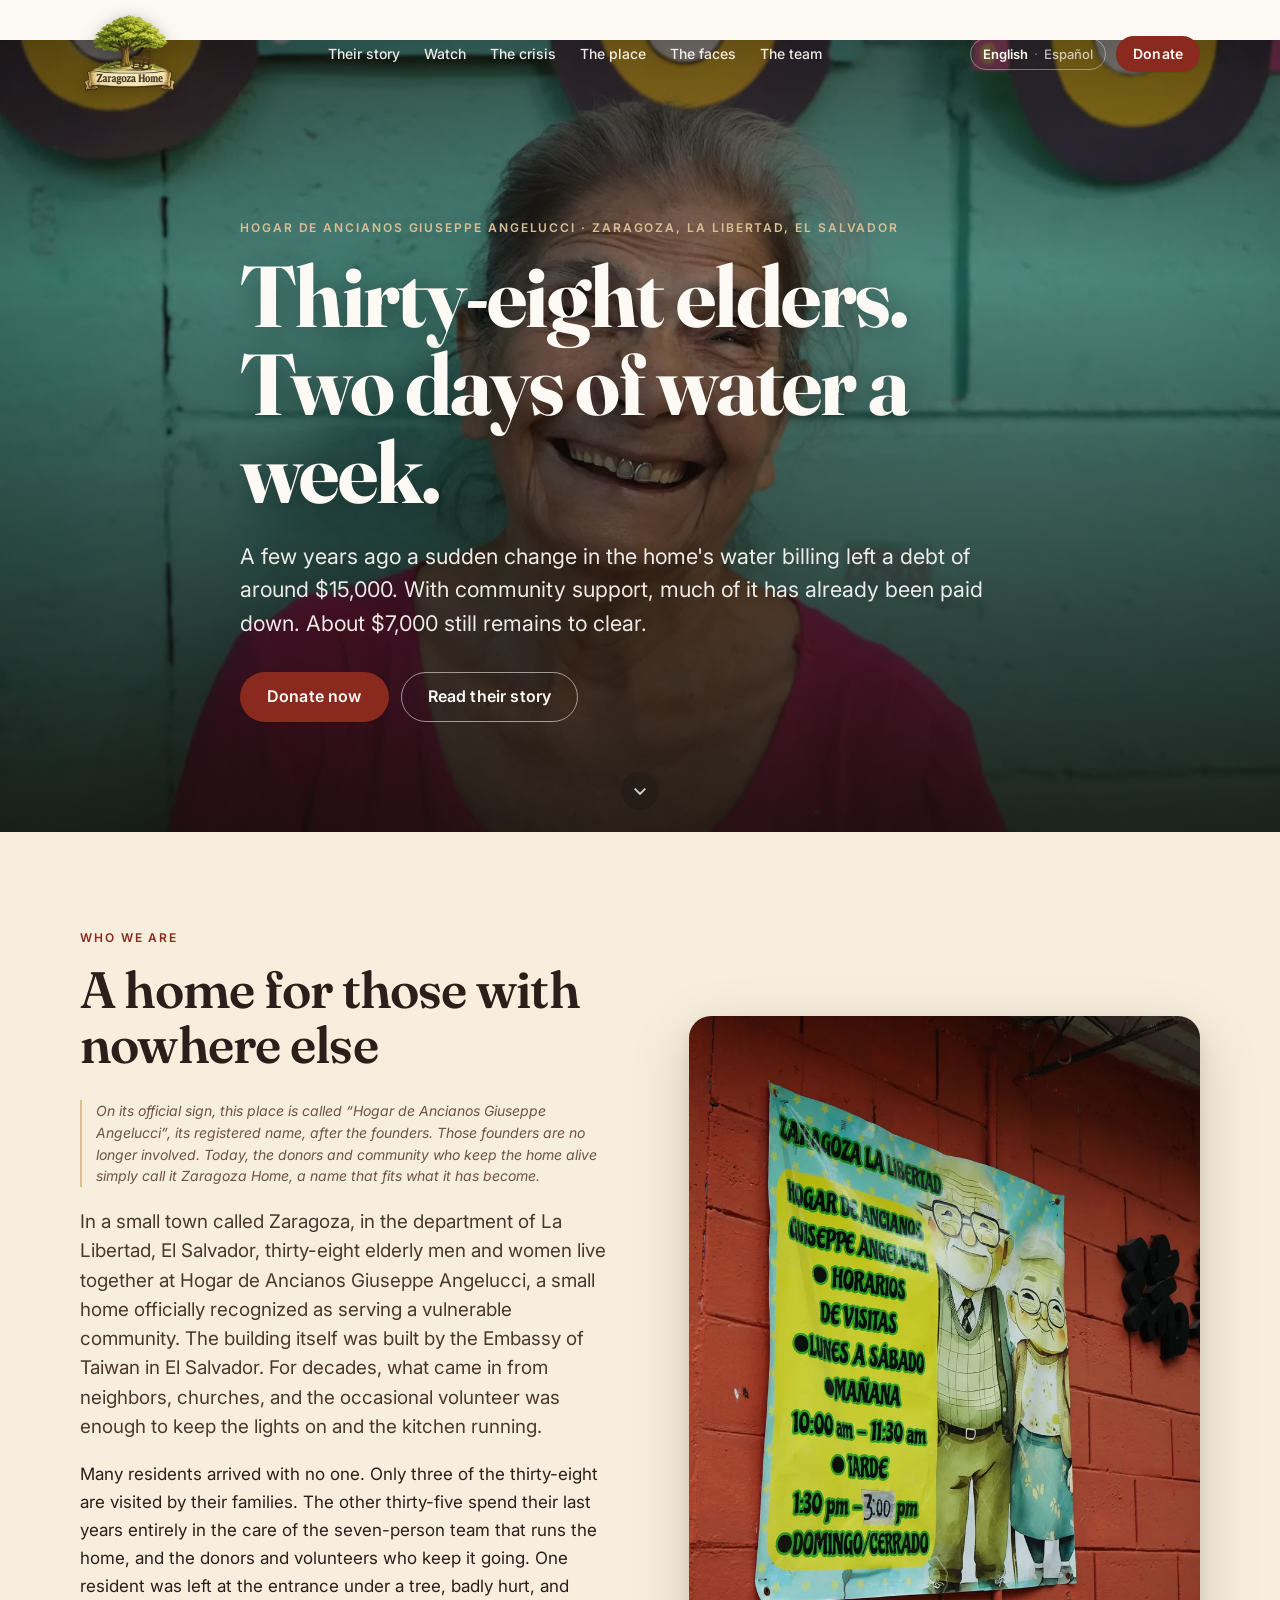
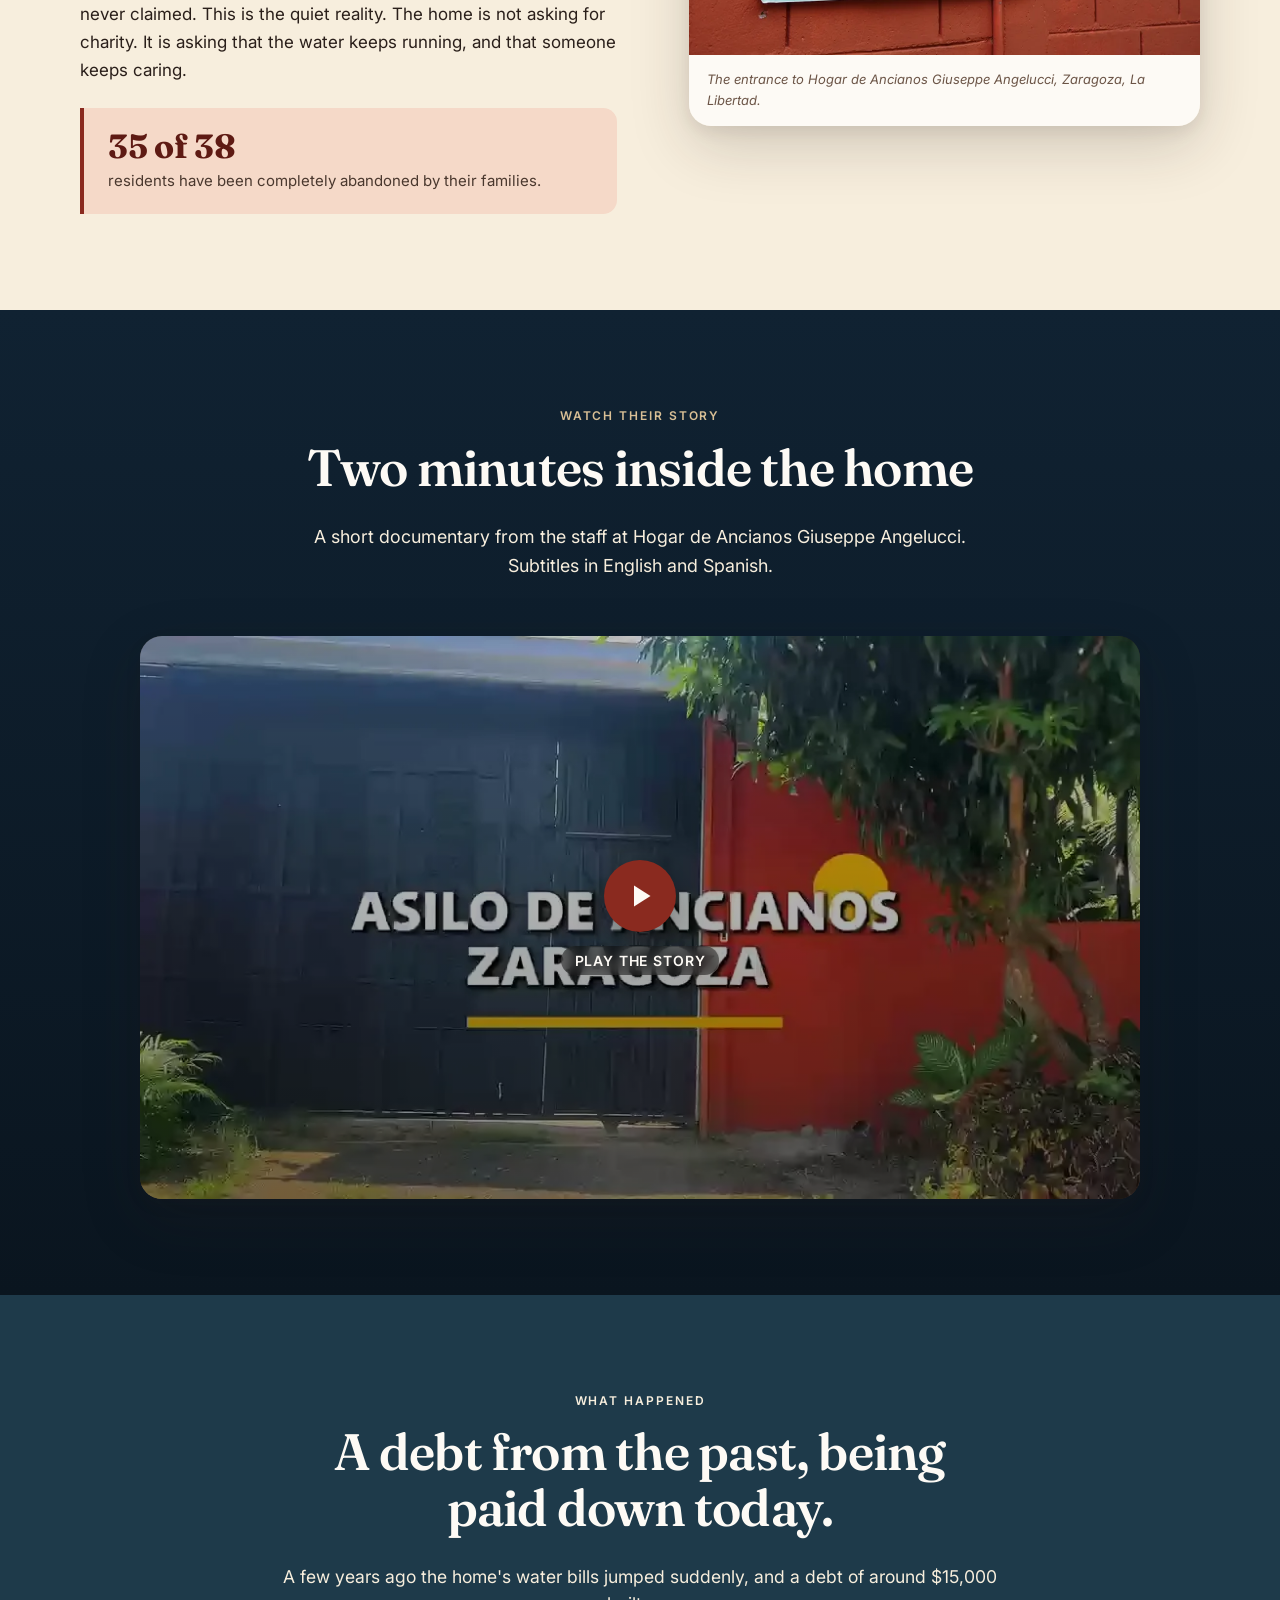
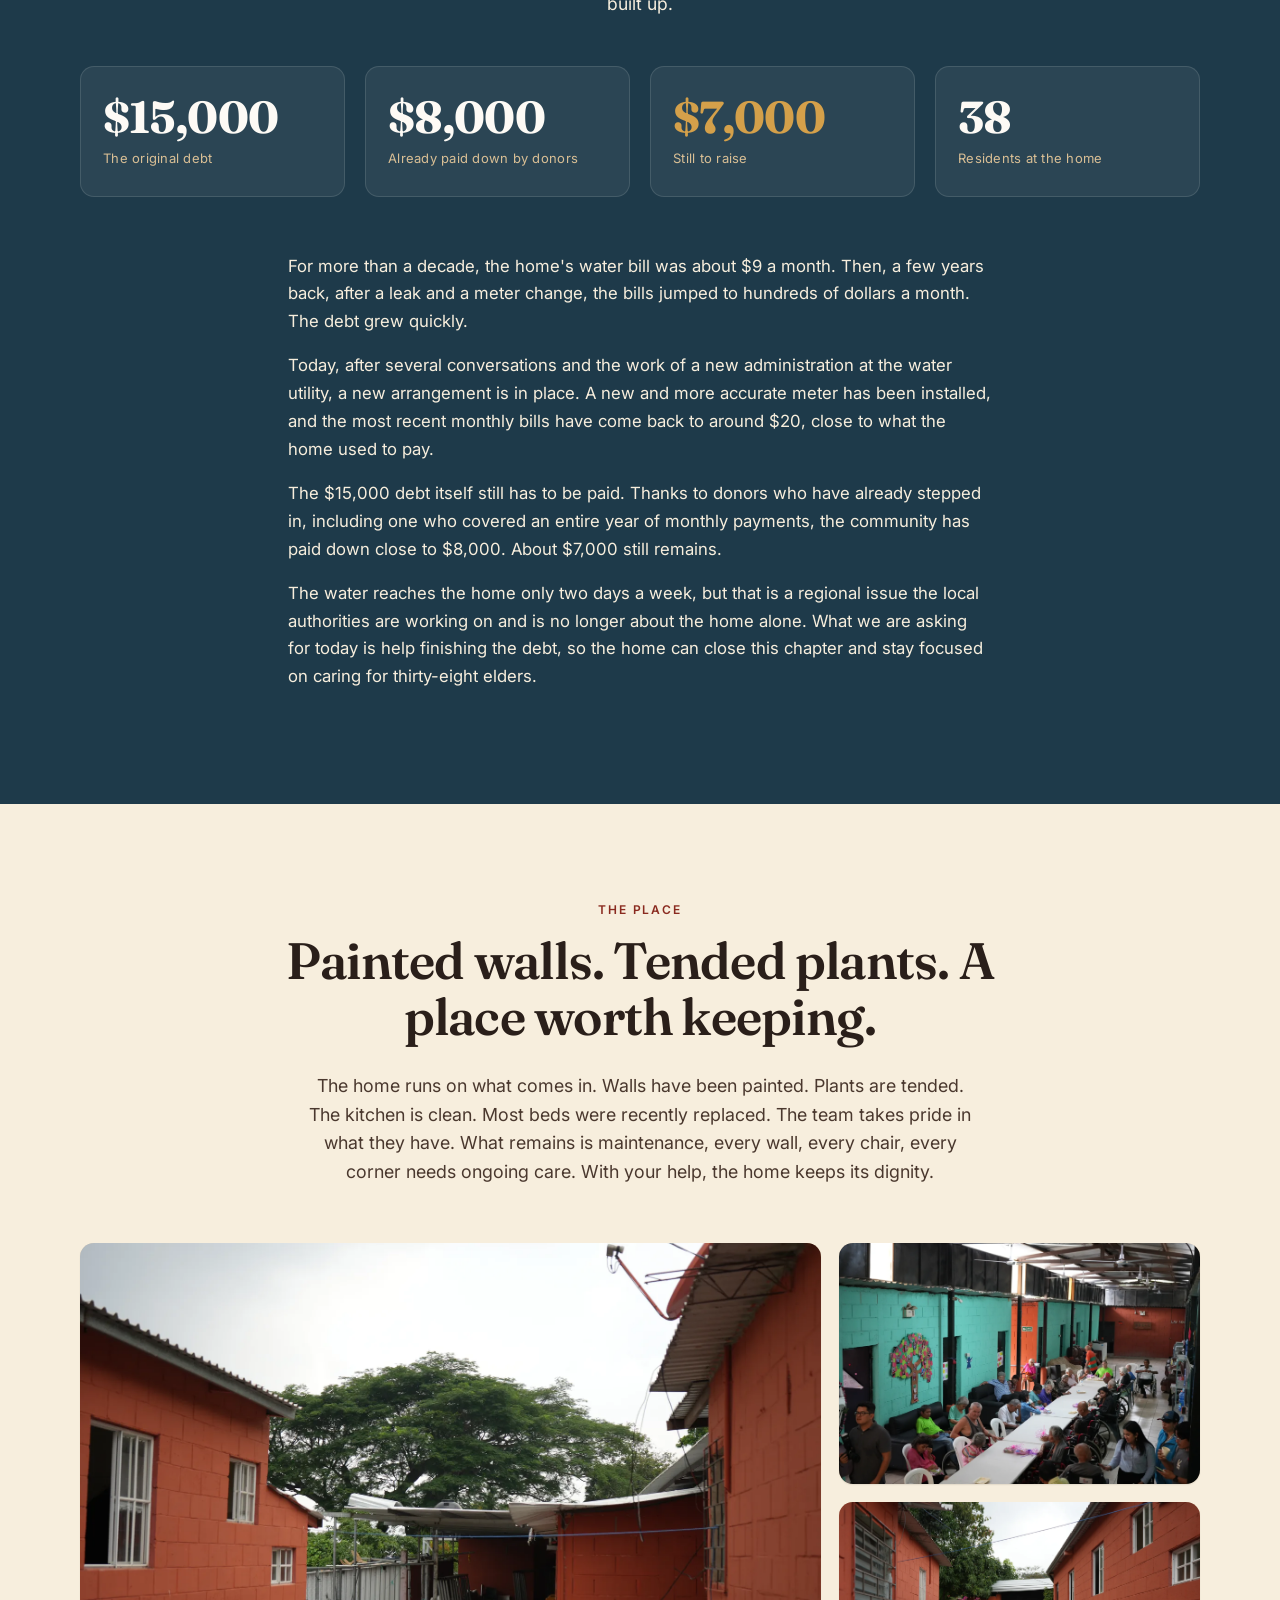
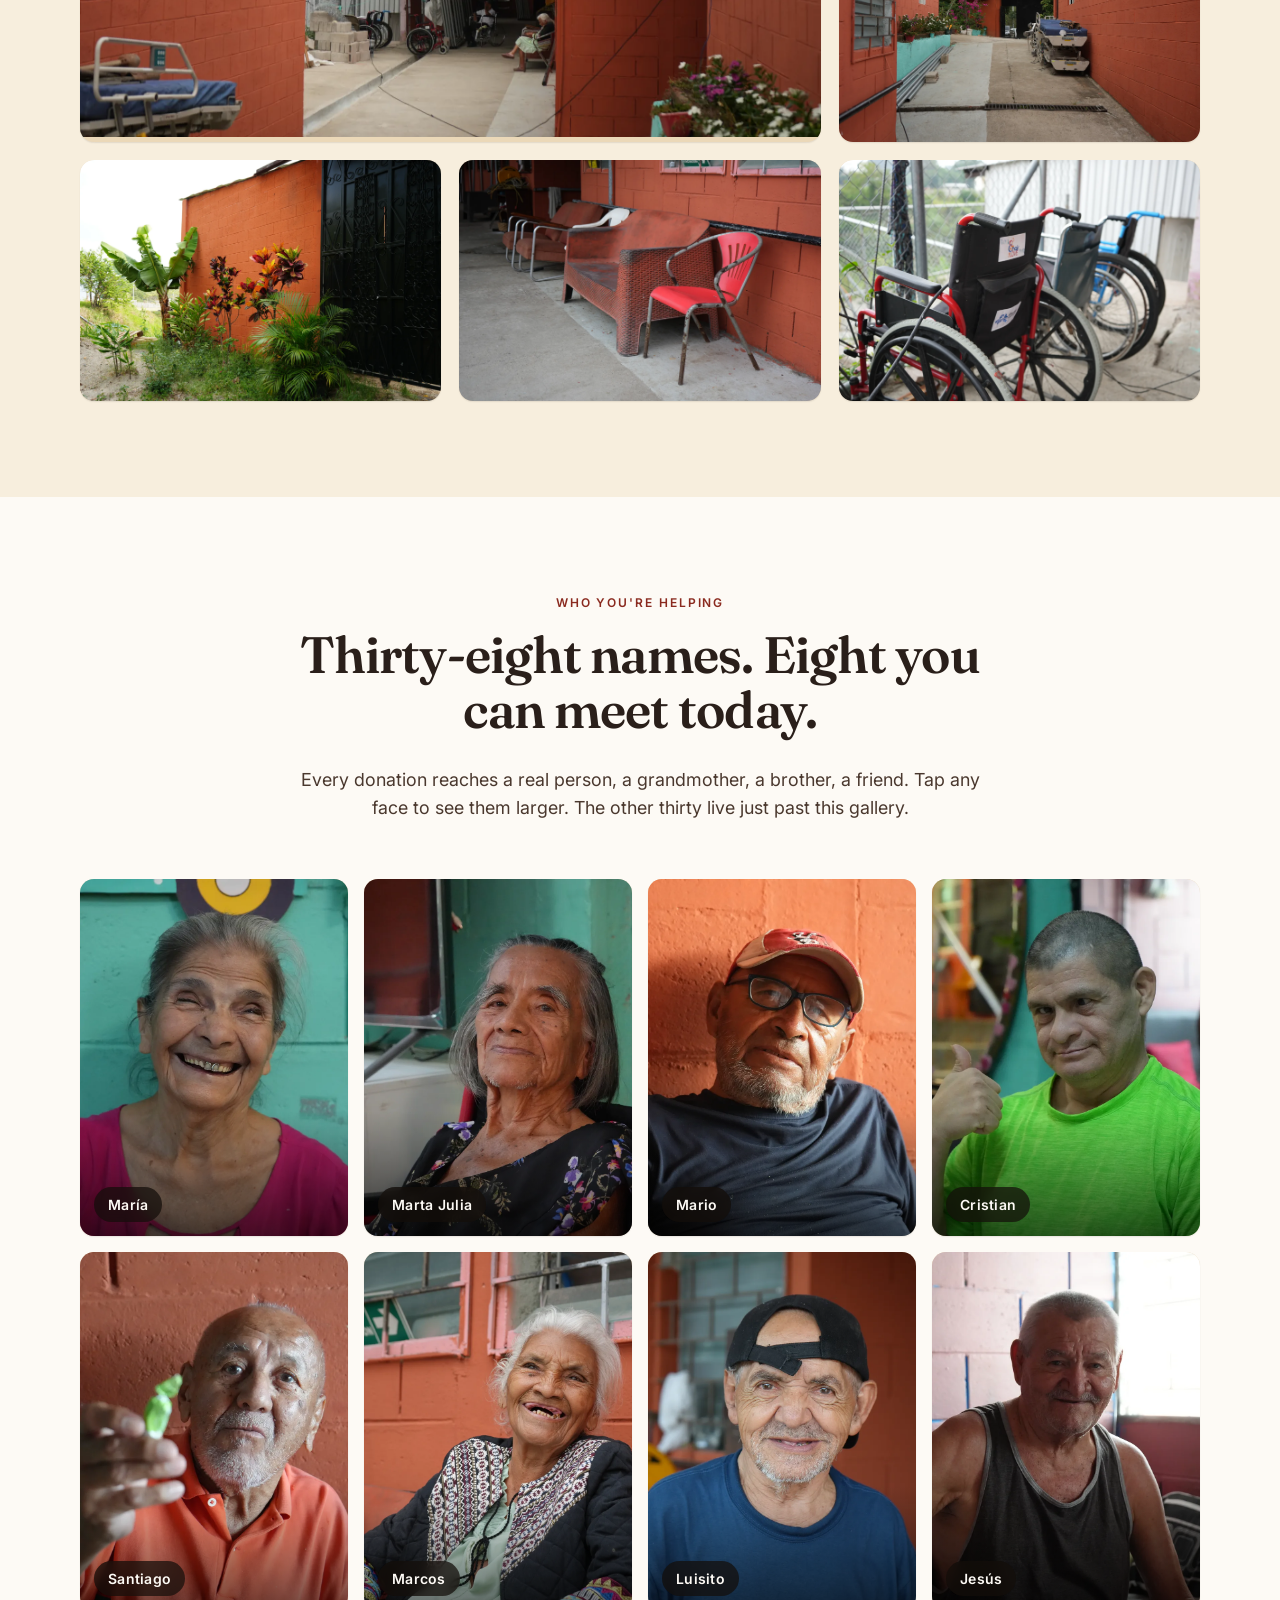
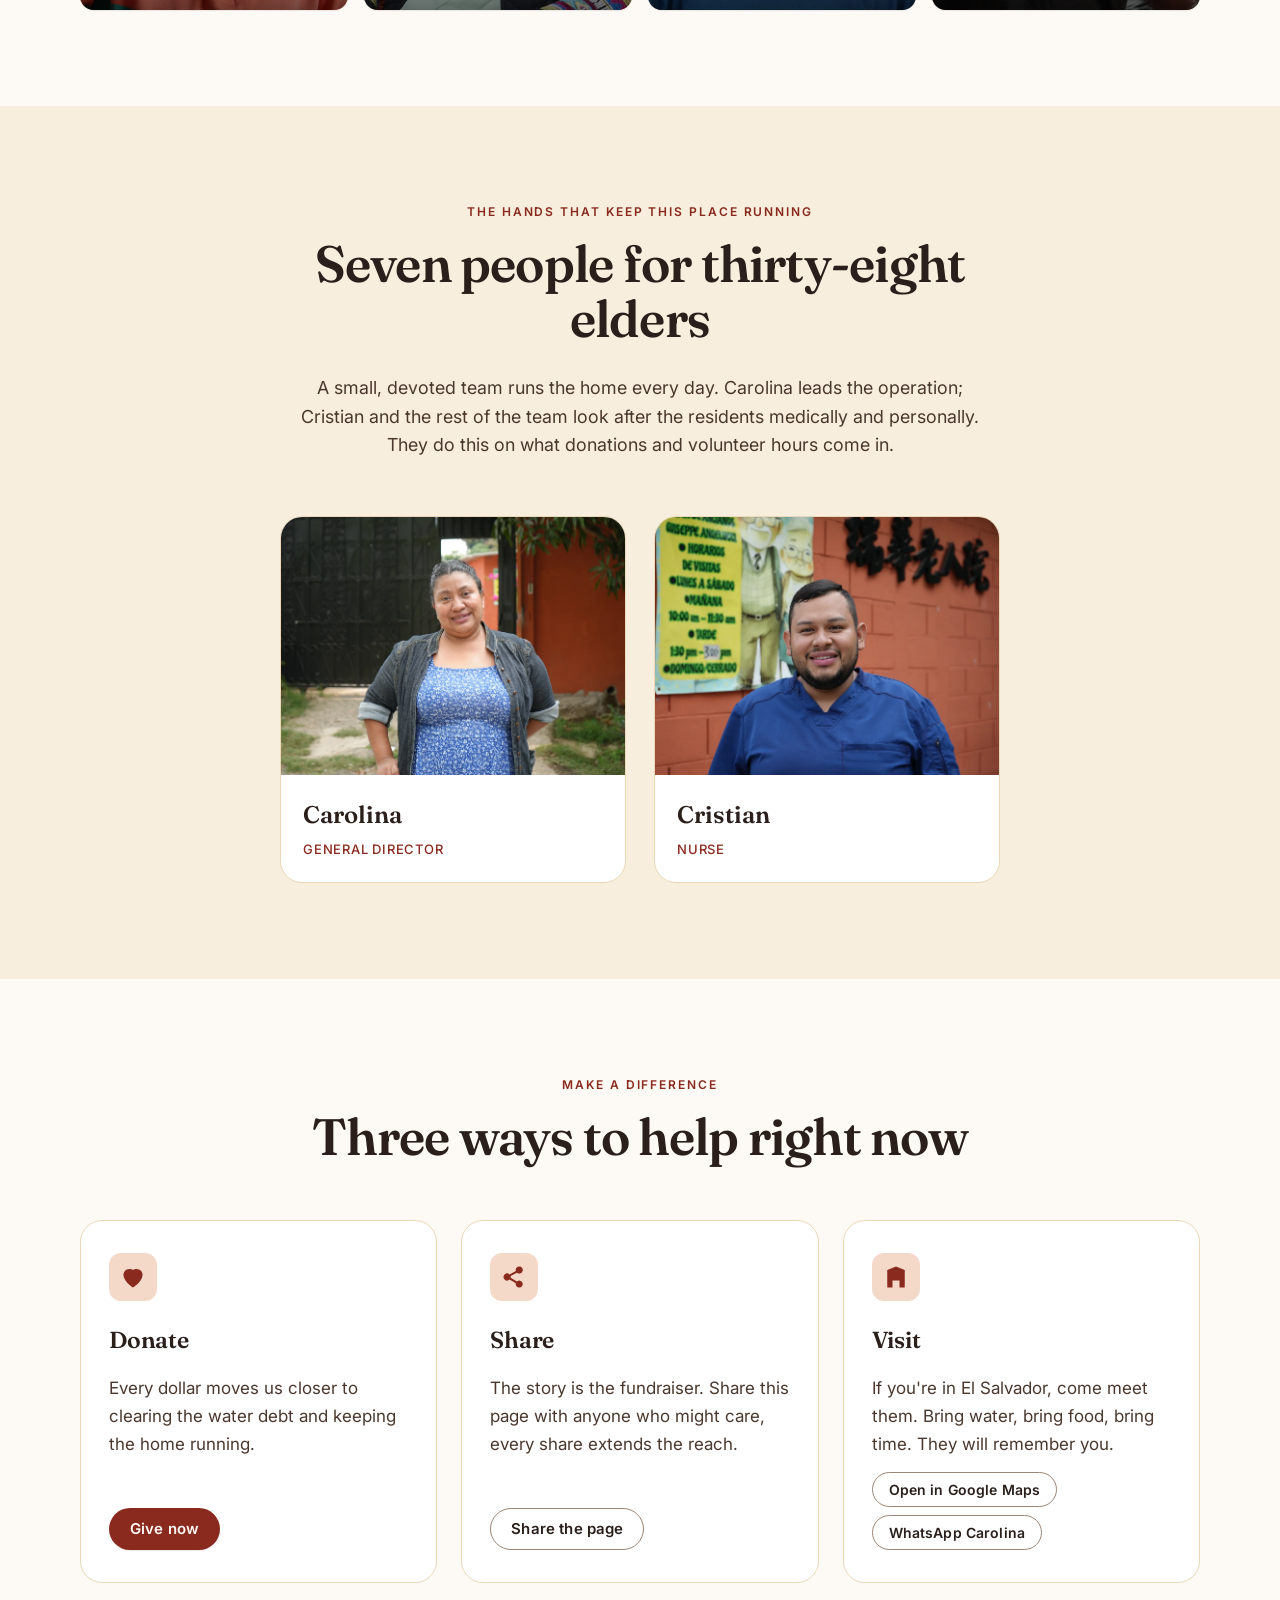
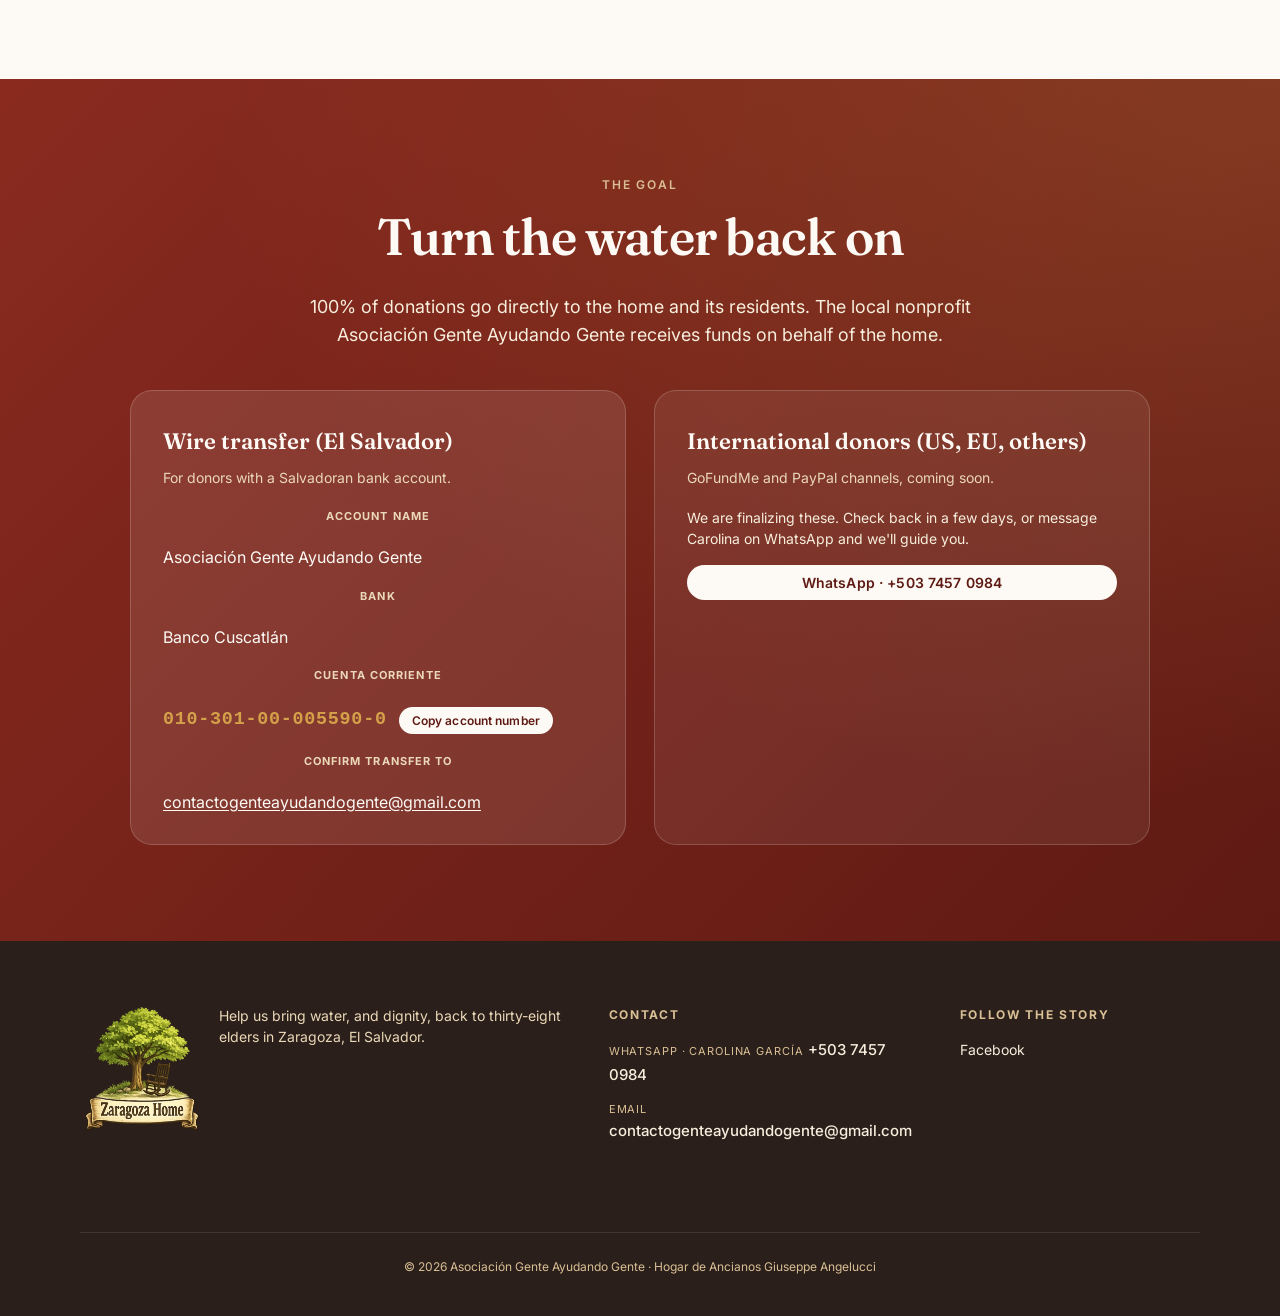
==== commit 70bfe91c: "v8: AI/SEO discoverability — add llms.txt, robots.txt, sitemap.xml, Schema.org NGO JSON-LD, canonica" ====
--- a/index.html
+++ b/index.html
@@ -15,6 +15,49 @@
   <meta property="og:image" content="https://zaragozahome.org/img/optimized/resident-maria-1600.webp" />
   <meta name="twitter:card" content="summary_large_image" />
 
+  <link rel="canonical" href="https://zaragozahome.org/" />
+  <link rel="alternate" hreflang="en" href="https://zaragozahome.org/?lang=en" />
+  <link rel="alternate" hreflang="es" href="https://zaragozahome.org/?lang=es" />
+  <link rel="alternate" hreflang="x-default" href="https://zaragozahome.org/" />
+
+  <script type="application/ld+json">
+  {
+    "@context": "https://schema.org",
+    "@type": "NGO",
+    "name": "Hogar de Ancianos Giuseppe Angelucci",
+    "alternateName": ["Zaragoza Home", "Asilo de Ancianos Zaragoza"],
+    "url": "https://zaragozahome.org",
+    "logo": "https://zaragozahome.org/img/optimized/logo-600.png",
+    "image": "https://zaragozahome.org/img/optimized/resident-maria-1600.webp",
+    "description": "A small non-profit nursing home for thirty-eight elderly residents in Zaragoza, La Libertad, El Salvador. The home is currently raising funds to pay down a remaining water-bill debt.",
+    "foundingDate": "2013",
+    "address": {
+      "@type": "PostalAddress",
+      "streetAddress": "Calle Principal, Pasaje El Cafetal, Cantón El Barillo #8, Lotificación Las Brumas I",
+      "addressLocality": "Zaragoza",
+      "addressRegion": "La Libertad",
+      "addressCountry": "SV"
+    },
+    "areaServed": "El Salvador",
+    "knowsLanguage": ["en", "es"],
+    "sameAs": [
+      "https://www.facebook.com/share/1CpMR7RhpE/"
+    ],
+    "contactPoint": [{
+      "@type": "ContactPoint",
+      "telephone": "+503-7457-0984",
+      "contactType": "customer service",
+      "email": "contactogenteayudandogente@gmail.com",
+      "availableLanguage": ["en", "es"]
+    }],
+    "parentOrganization": {
+      "@type": "Organization",
+      "name": "Asociación Gente Ayudando Gente",
+      "email": "contactogenteayudandogente@gmail.com"
+    }
+  }
+  </script>
+
   <link rel="icon" type="image/png" sizes="32x32" href="img/optimized/favicon-32.png" />
   <link rel="icon" type="image/png" sizes="96x96" href="img/optimized/favicon-96.png" />
   <link rel="icon" type="image/png" sizes="192x192" href="img/optimized/favicon-192.png" />
@@ -26,7 +69,7 @@
   <link rel="preconnect" href="https://fonts.gstatic.com" crossorigin />
   <link href="https://fonts.googleapis.com/css2?family=Fraunces:opsz,wght@9..144,400;9..144,600;9..144,800&family=Inter:wght@400;500;600;700&display=swap" rel="stylesheet" />
 
-  <link rel="stylesheet" href="css/style.css?v=9" />
+  <link rel="stylesheet" href="css/style.css?v=10" />
 </head>
 <body>
 
@@ -447,6 +490,6 @@
     </div>
   </div>
 
-  <script src="js/main.js?v=9"></script>
+  <script src="js/main.js?v=10"></script>
 </body>
 </html>
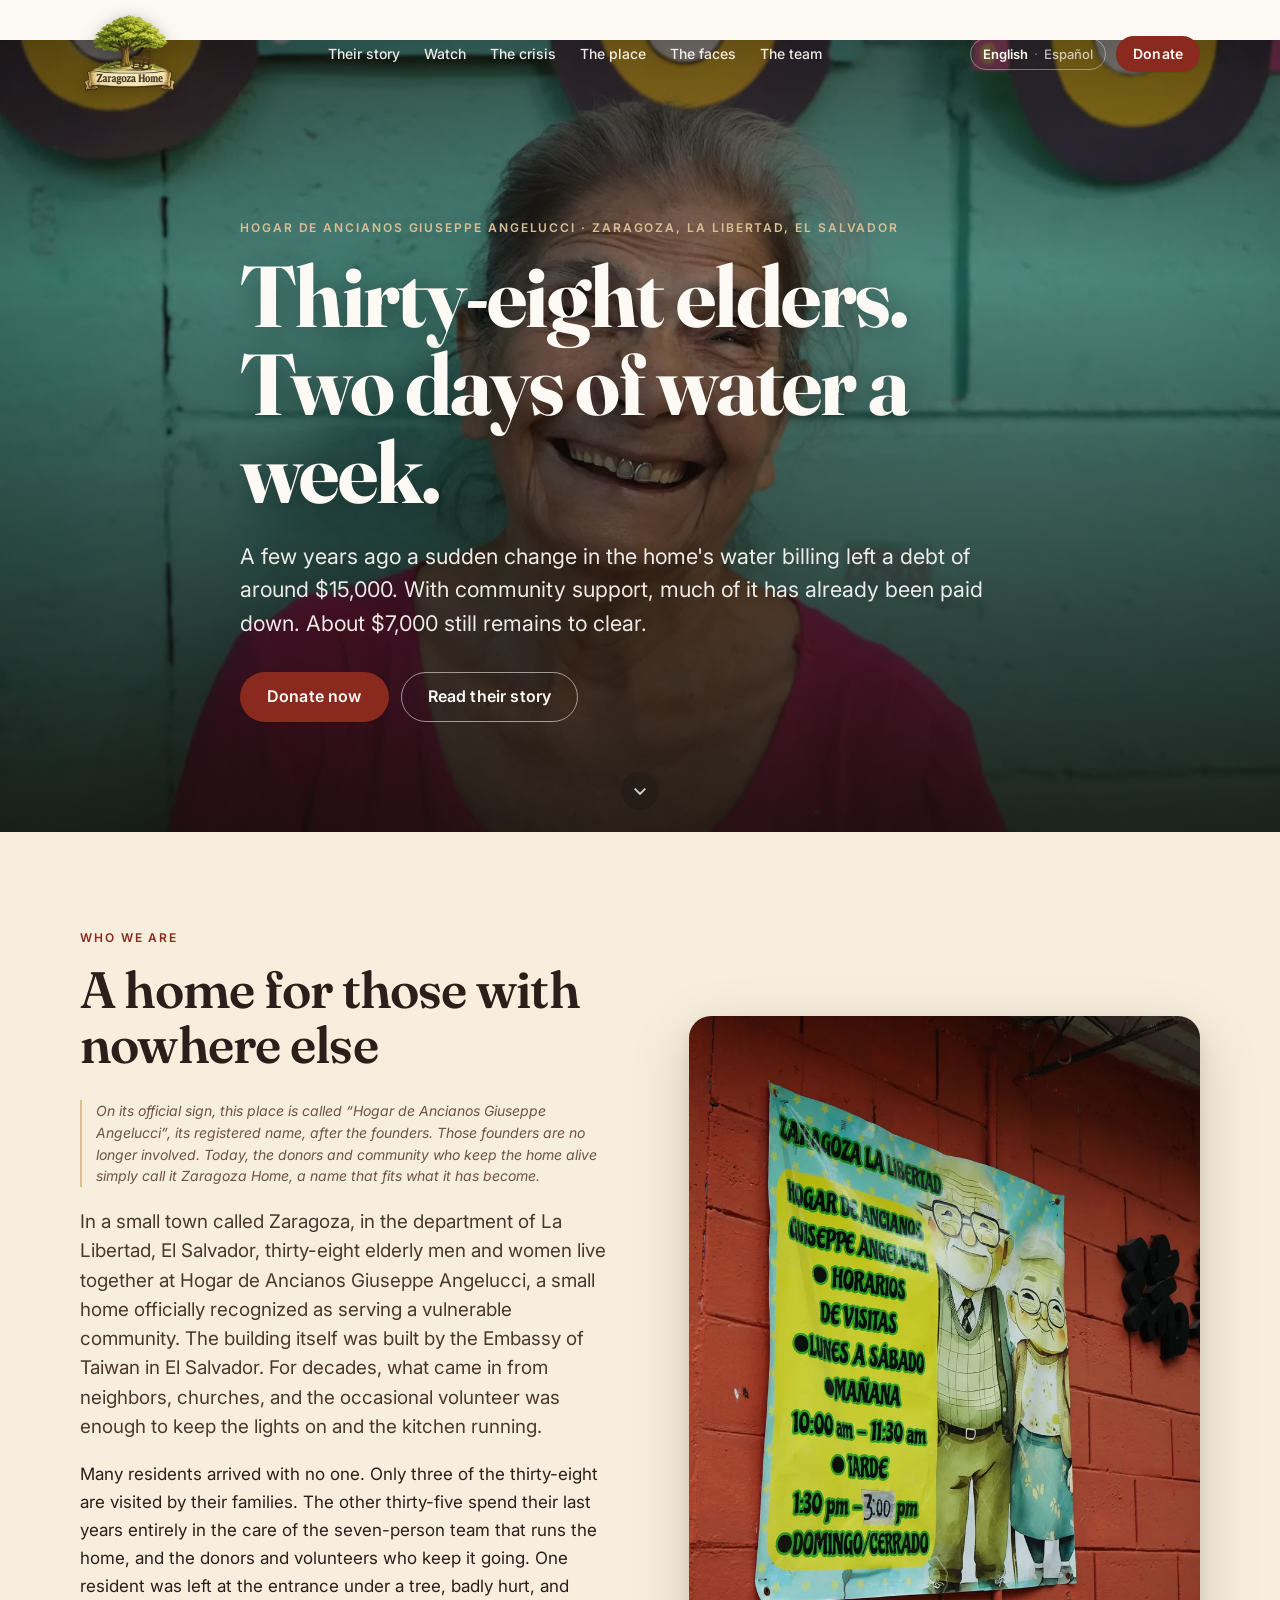
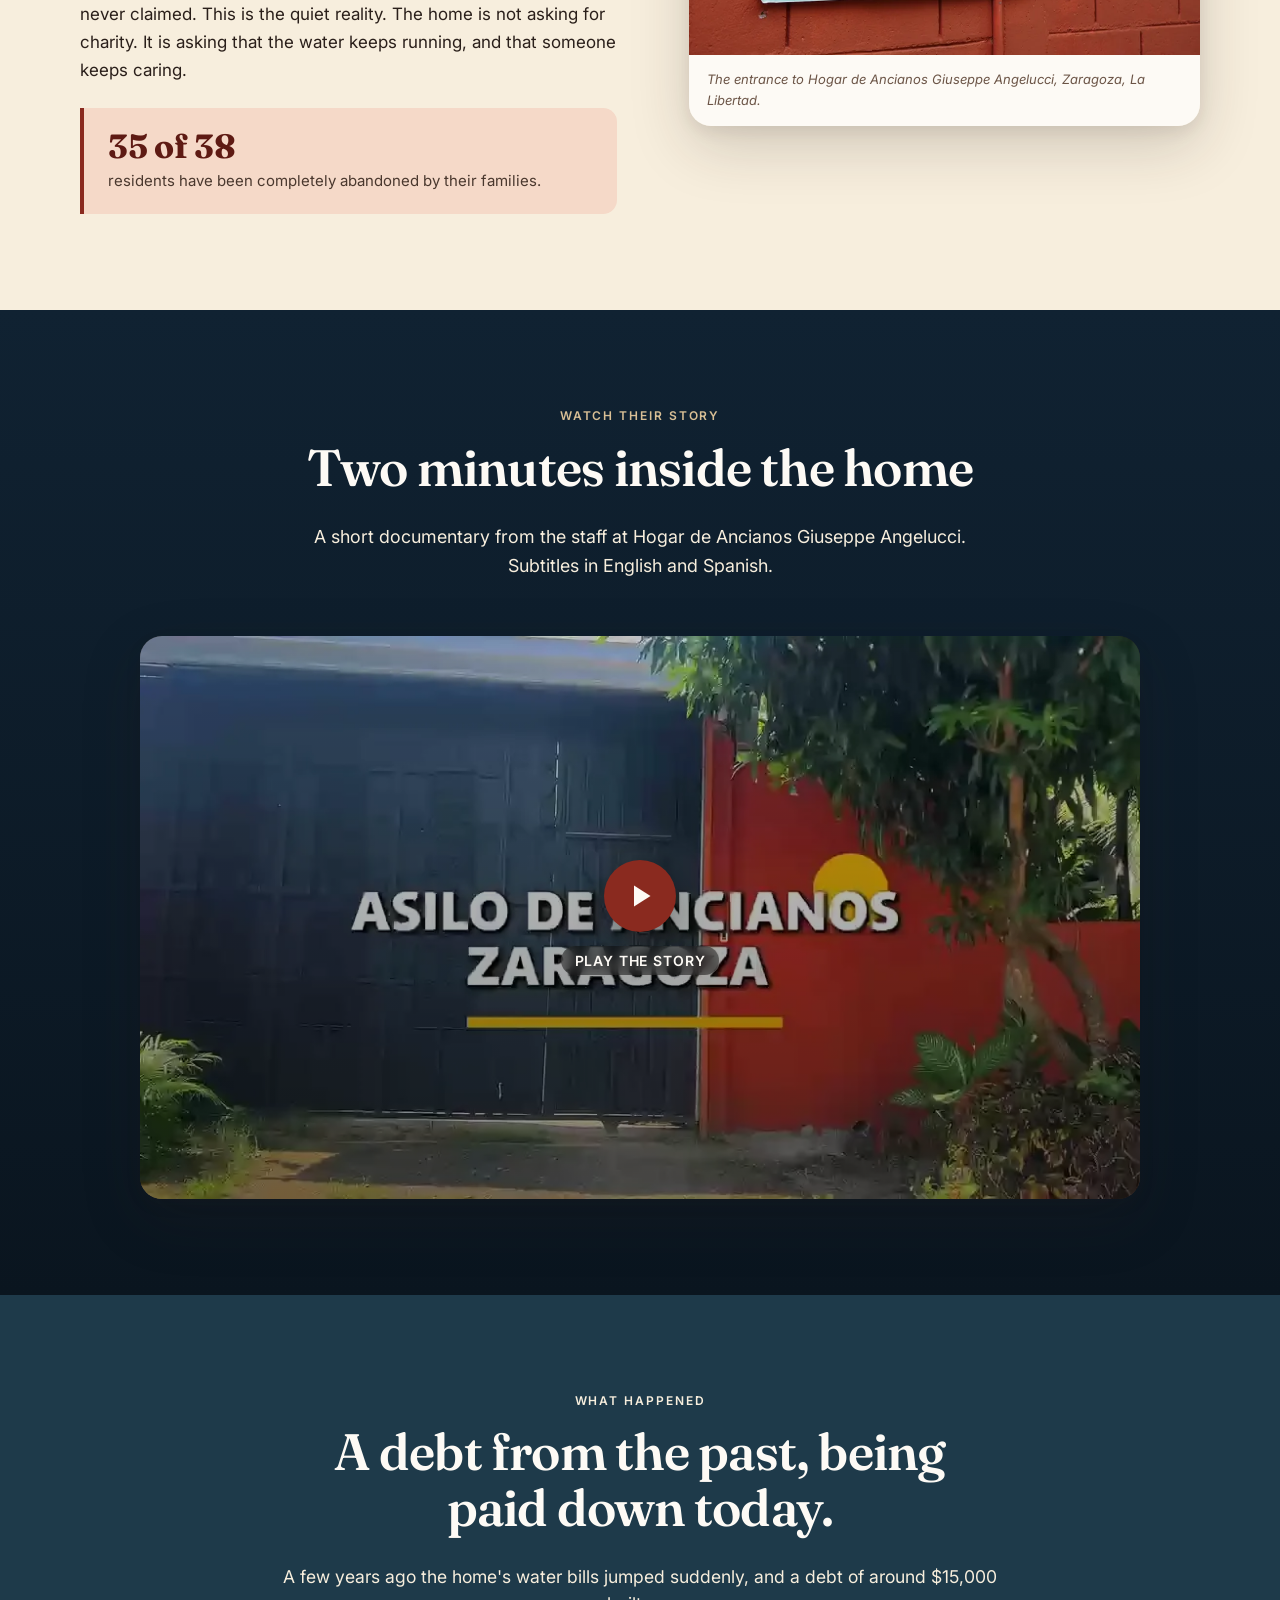
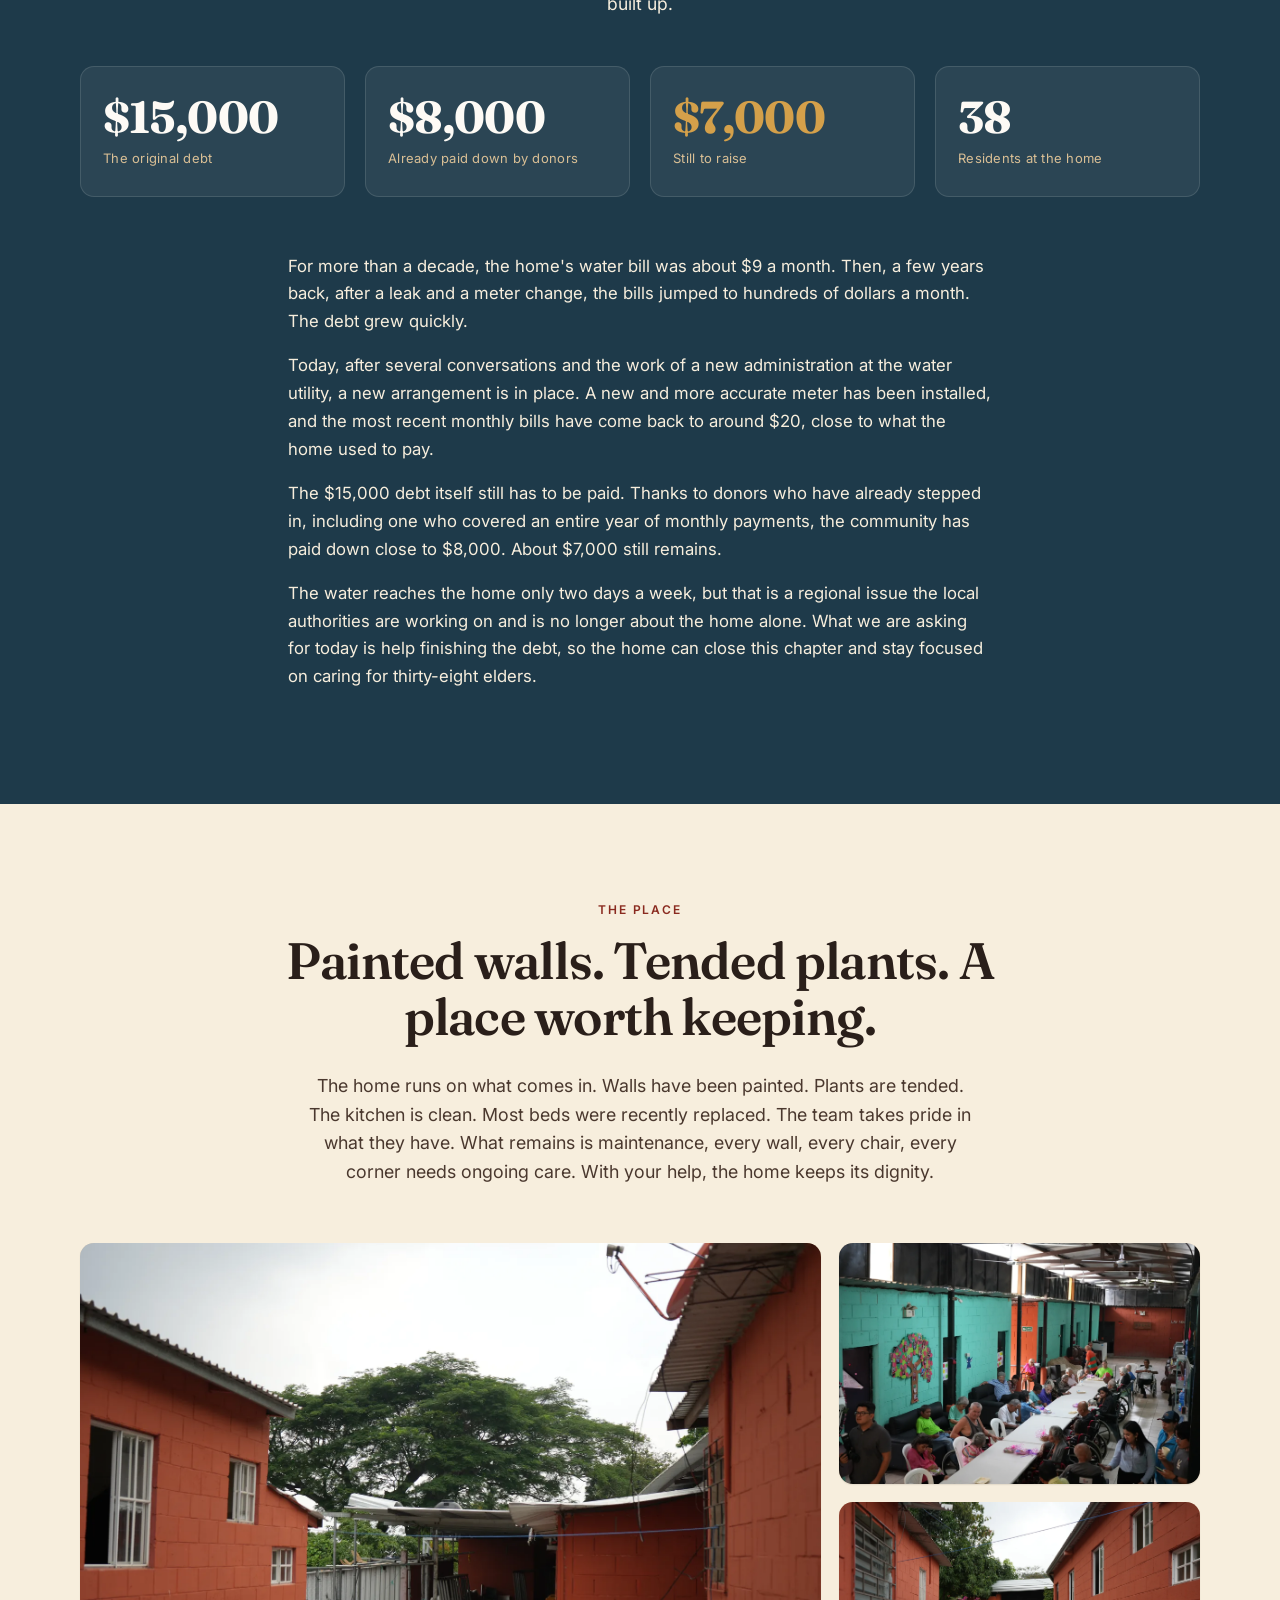
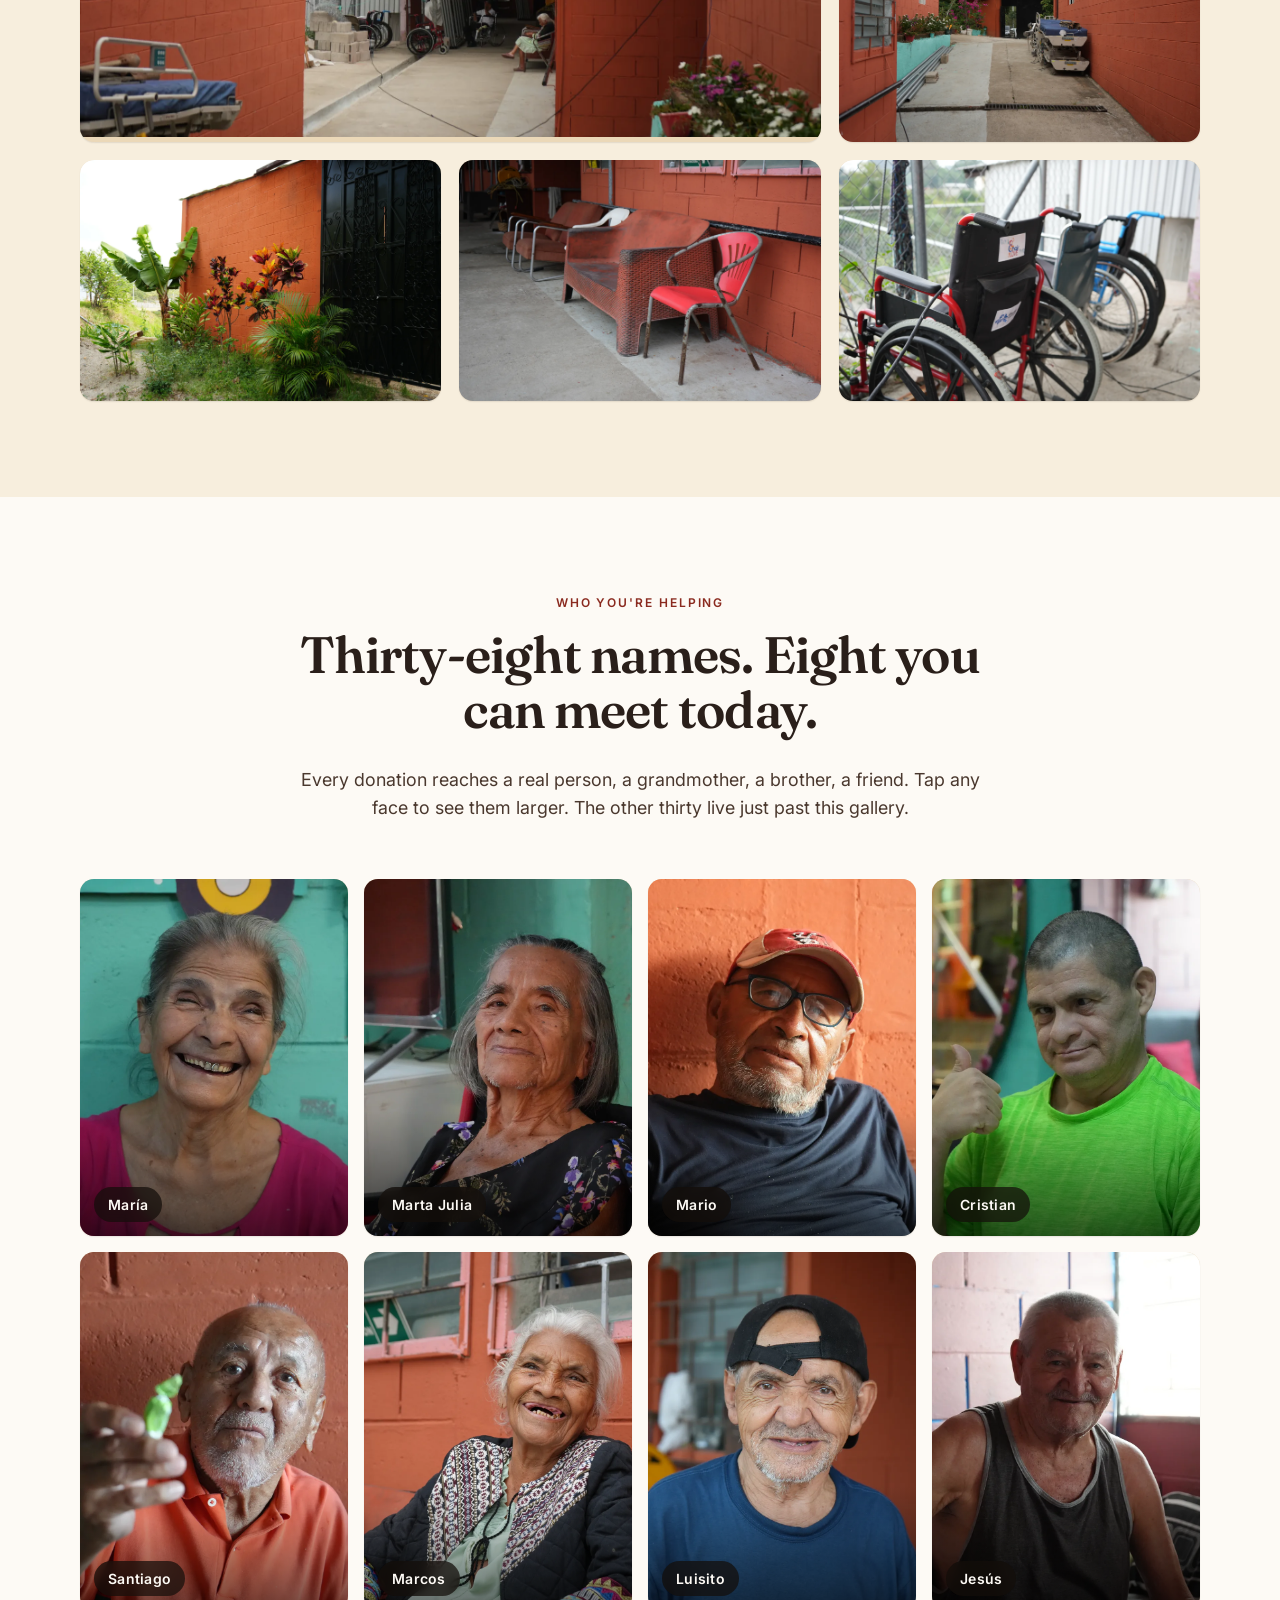
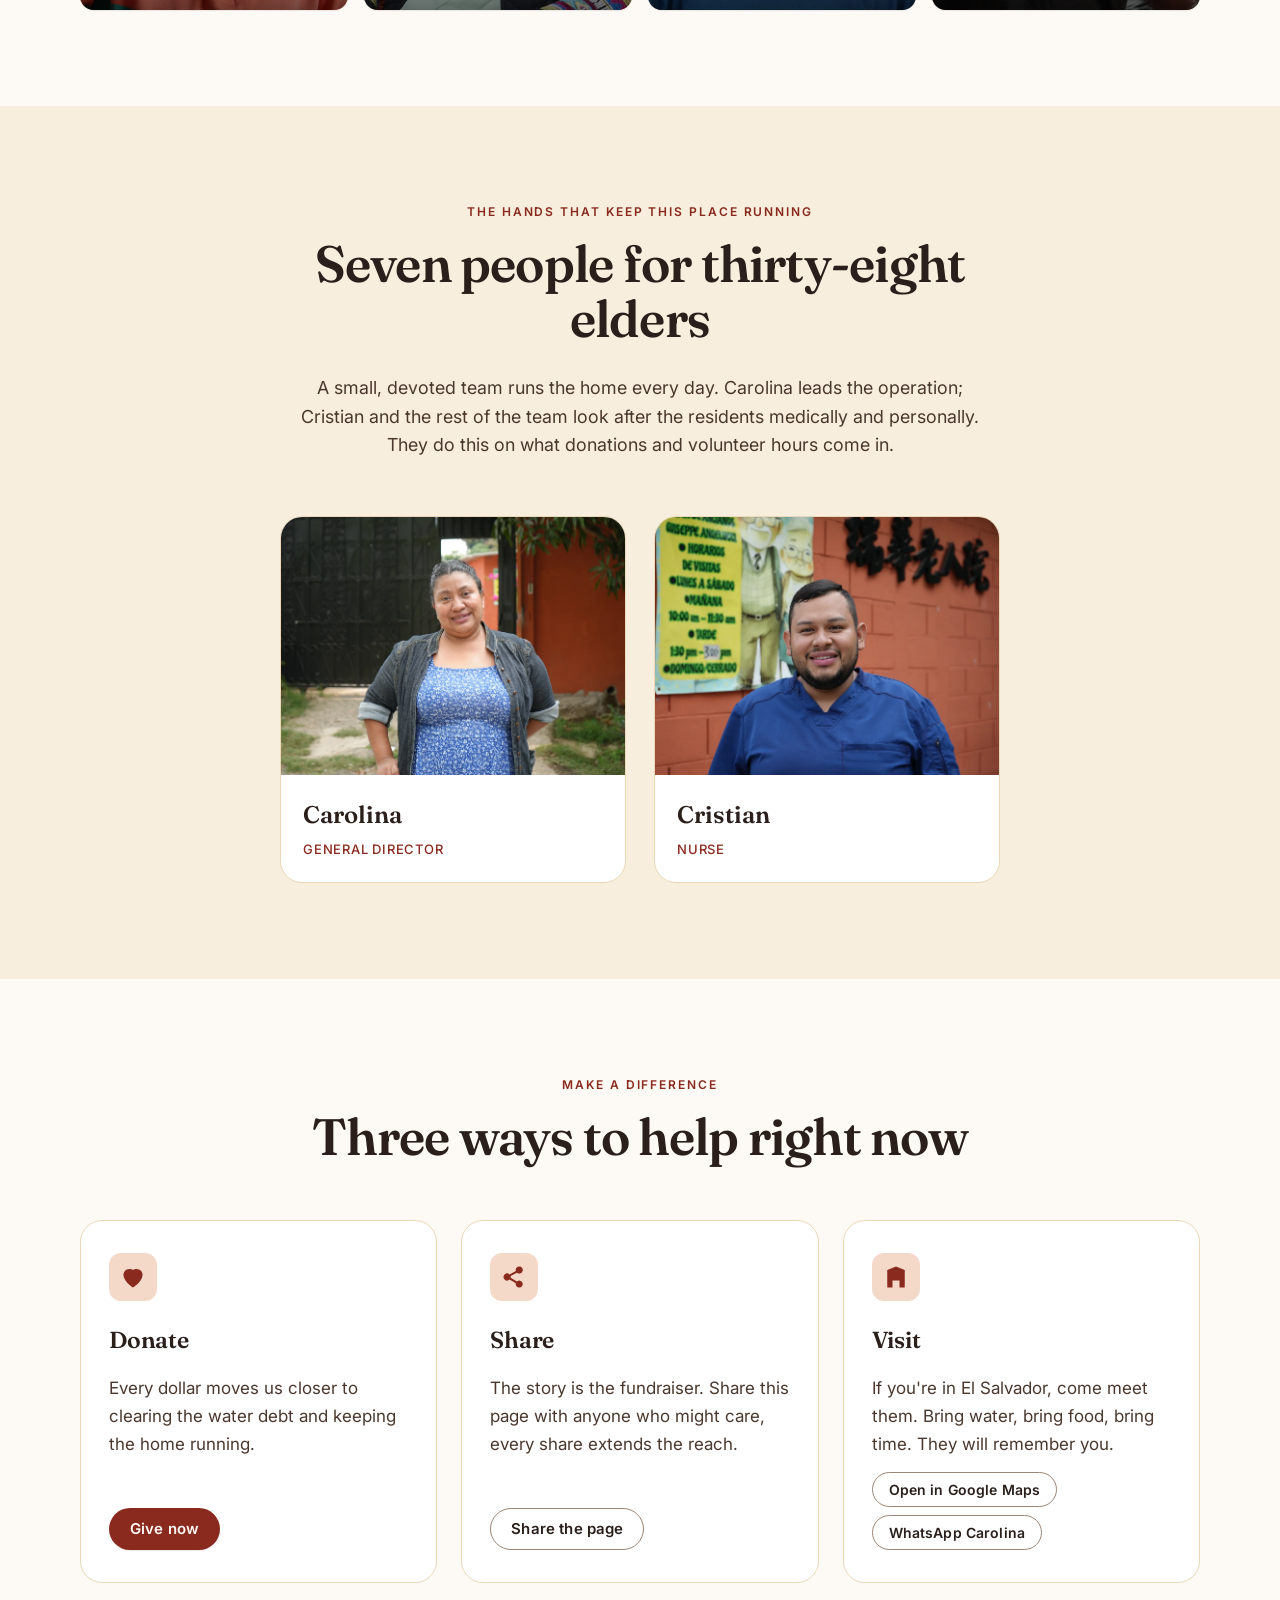
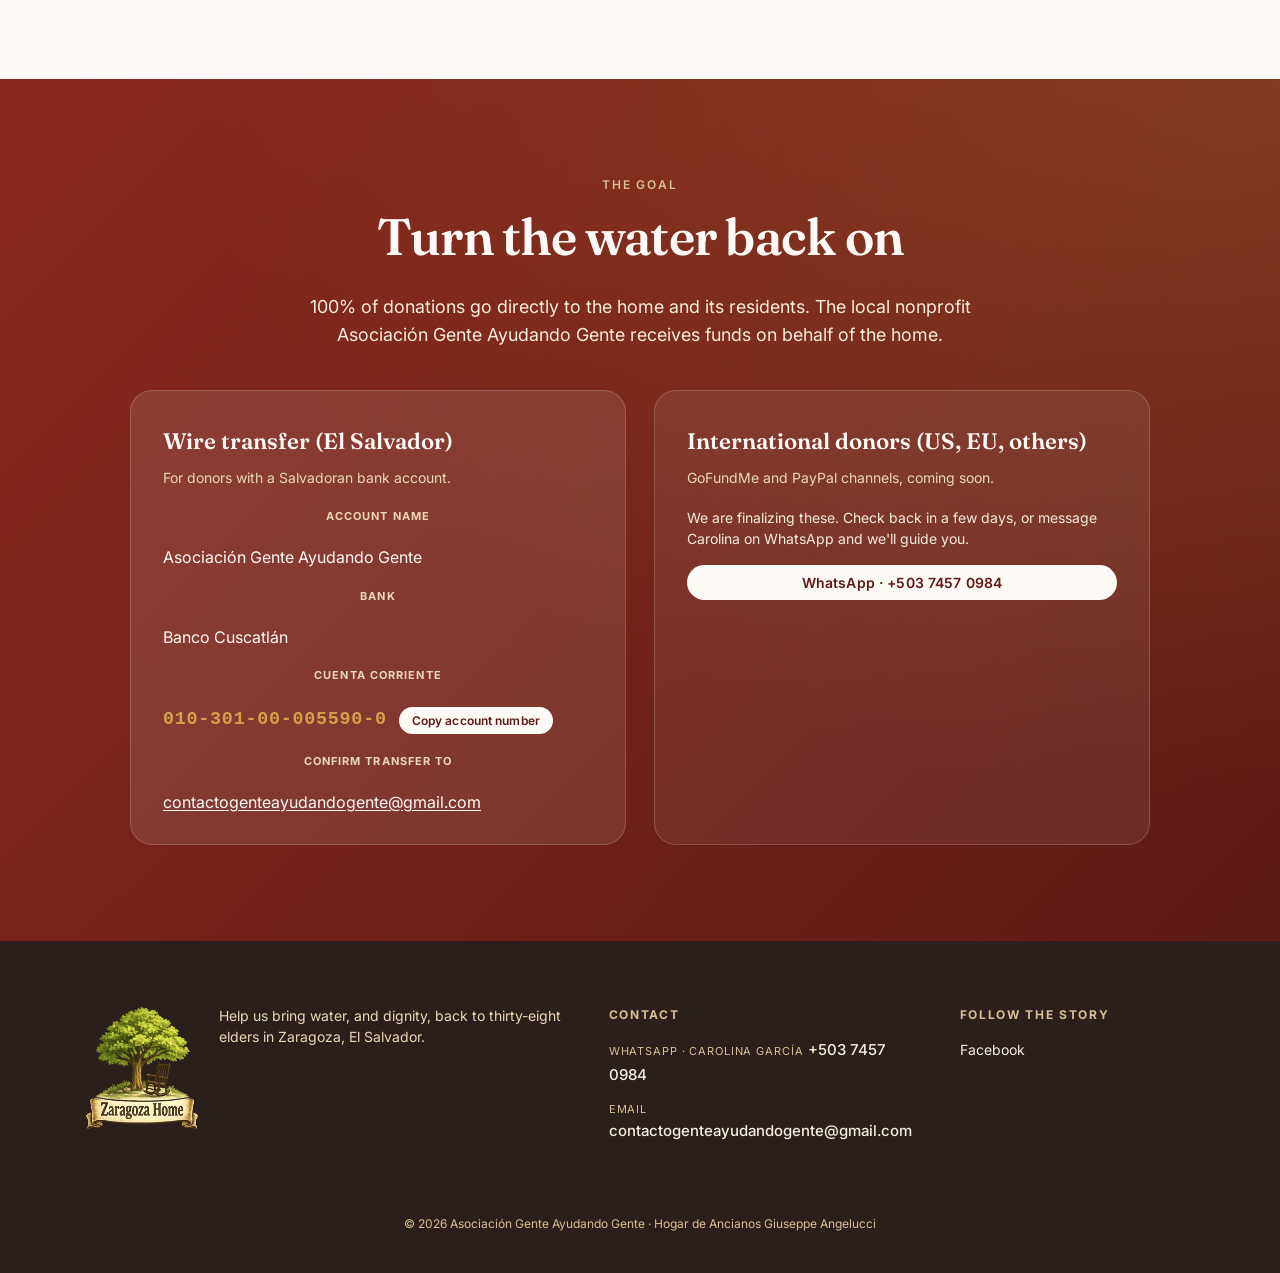
==== commit e2cc9560: "v9: add 'Made with love by everybodyknowsyou.com' EKY logo block in footer; link adapts EN -> /com, " ====
--- a/index.html
+++ b/index.html
@@ -69,7 +69,7 @@
   <link rel="preconnect" href="https://fonts.gstatic.com" crossorigin />
   <link href="https://fonts.googleapis.com/css2?family=Fraunces:opsz,wght@9..144,400;9..144,600;9..144,800&family=Inter:wght@400;500;600;700&display=swap" rel="stylesheet" />
 
-  <link rel="stylesheet" href="css/style.css?v=10" />
+  <link rel="stylesheet" href="css/style.css?v=11" />
 </head>
 <body>
 
@@ -490,6 +490,6 @@
     </div>
   </div>
 
-  <script src="js/main.js?v=10"></script>
+  <script src="js/main.js?v=11"></script>
 </body>
 </html>
--- a/css/style.css
+++ b/css/style.css
@@ -1413,3 +1413,40 @@
   line-height: 1.5;
   color: var(--c-cream-100);
 }
+
+/* ---- v9: Made with love by EKY ---- */
+.footer-made-with-love {
+  grid-column: 1 / -1;
+  display: flex;
+  align-items: center;
+  justify-content: center;
+  gap: 12px;
+  margin-top: 40px;
+  padding-top: 24px;
+  border-top: 1px solid rgba(253, 250, 245, 0.08);
+  text-decoration: none;
+  color: var(--c-cream-300);
+  transition: color var(--transition), transform var(--transition);
+}
+.footer-made-with-love:hover {
+  color: var(--c-cream-100);
+  transform: translateY(-1px);
+}
+.footer-made-with-love-text {
+  font-size: 12px;
+  letter-spacing: 0.10em;
+  text-transform: uppercase;
+  font-weight: 600;
+}
+.footer-made-with-love picture,
+.footer-made-with-love img {
+  display: block;
+  height: 32px;
+  width: auto;
+}
+@media (max-width: 600px) {
+  .footer-made-with-love { flex-direction: column; gap: 6px; }
+  .footer-made-with-love img { height: 28px; }
+}
+/* Push the © credits below the EKY line */
+.footer-credits { grid-column: 1 / -1; margin-top: 14px; padding-top: 0; border-top: none; }
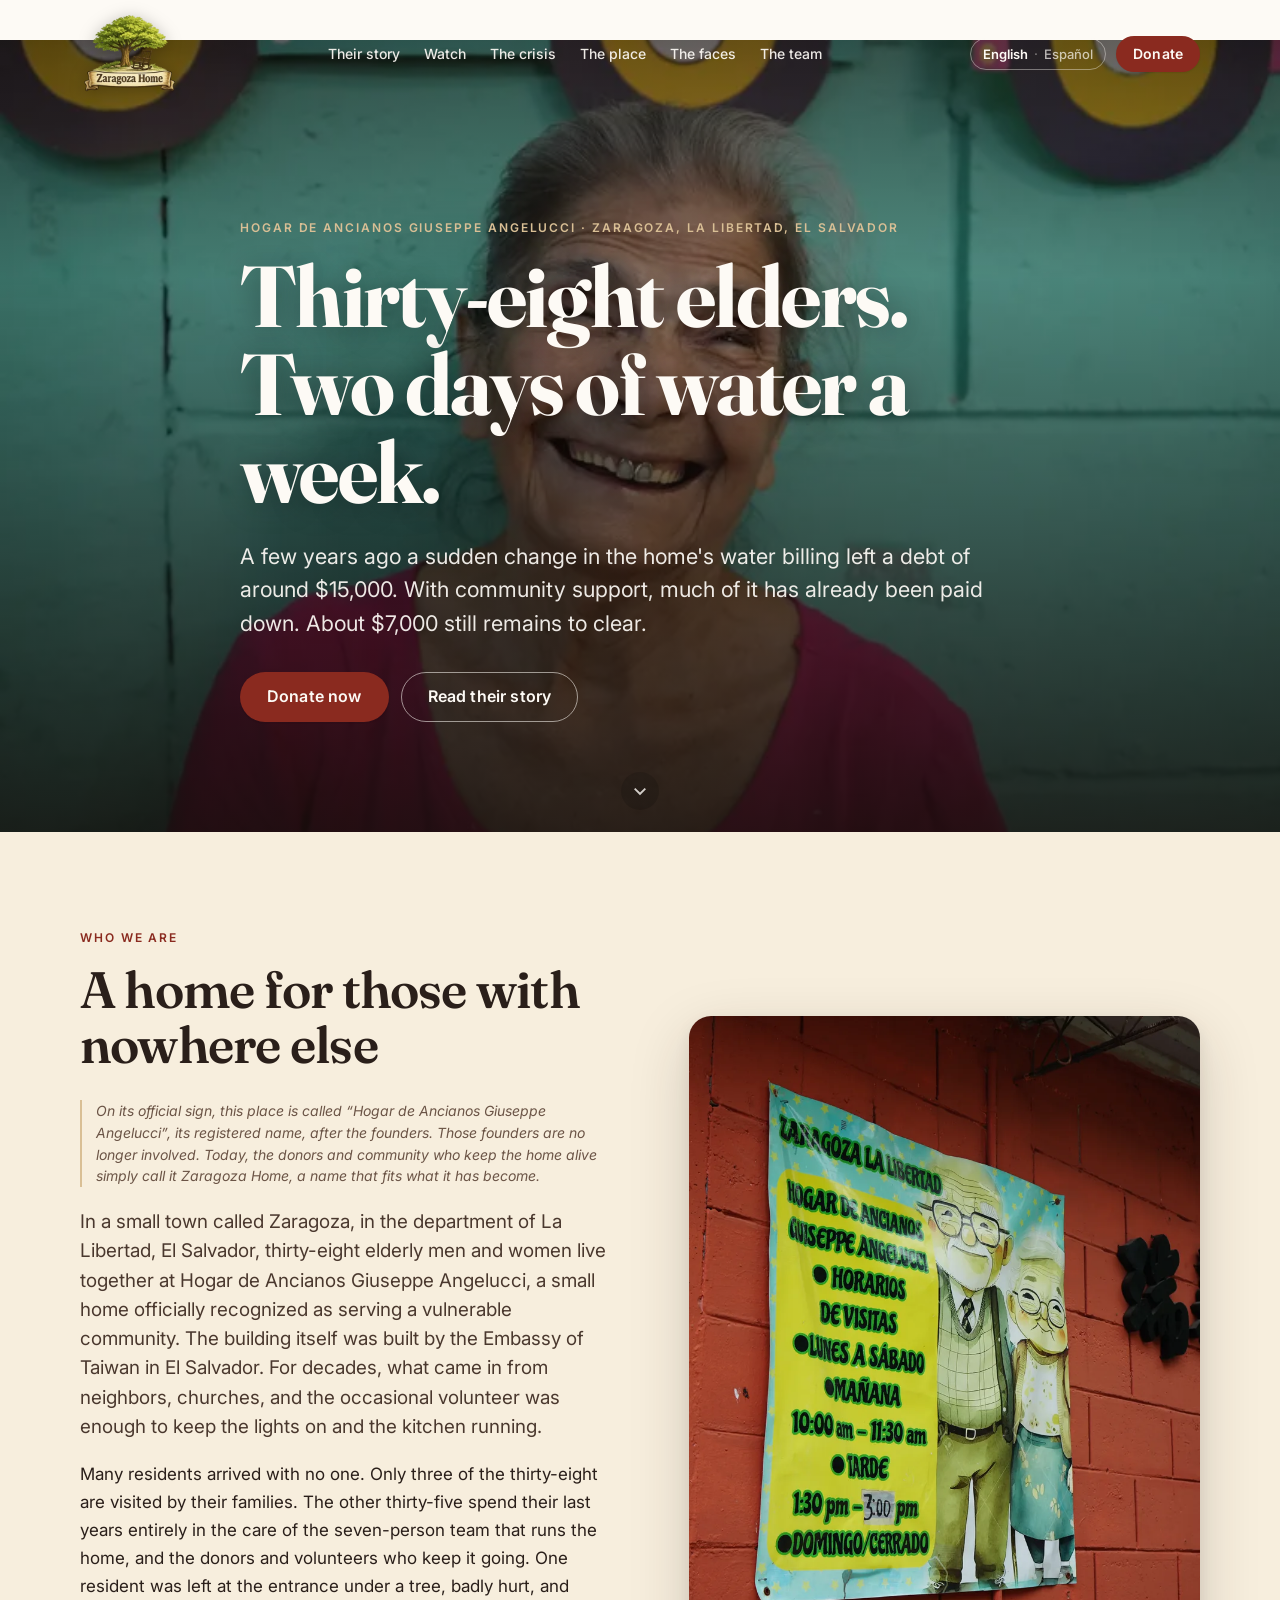
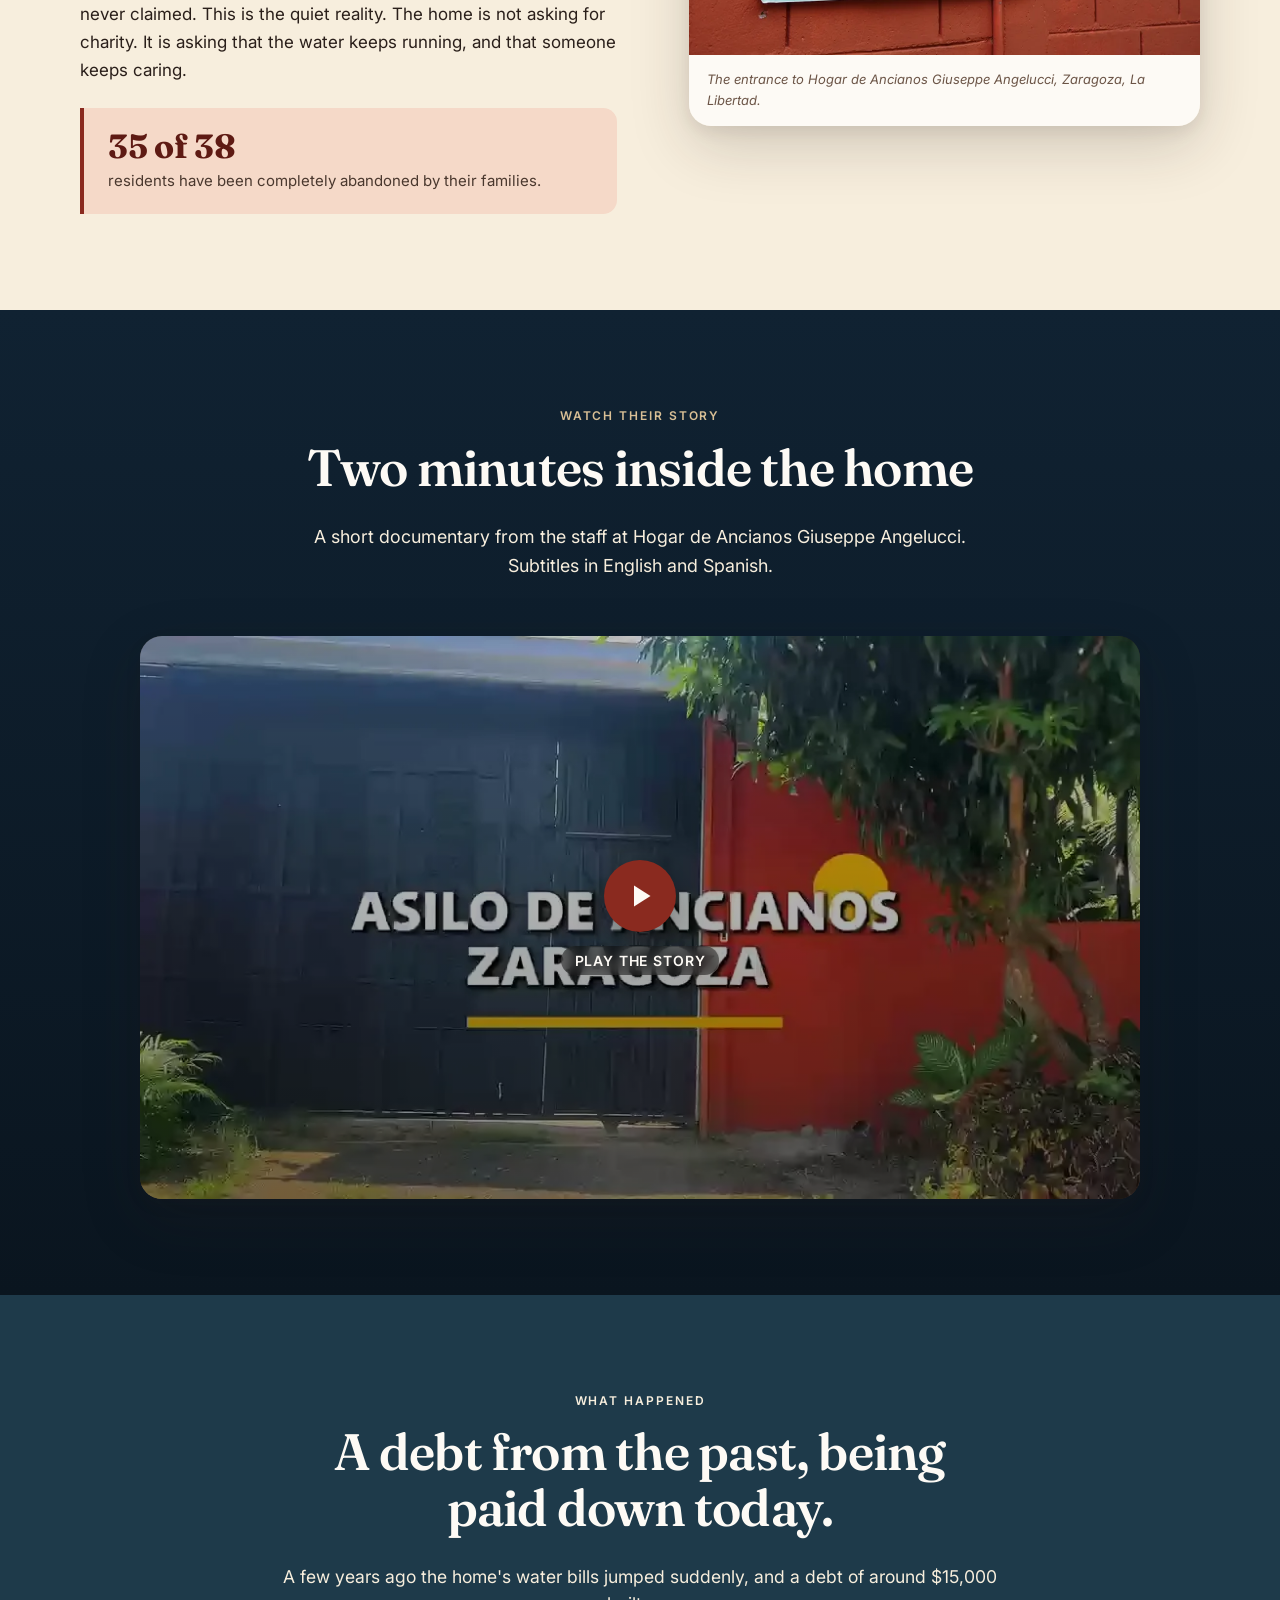
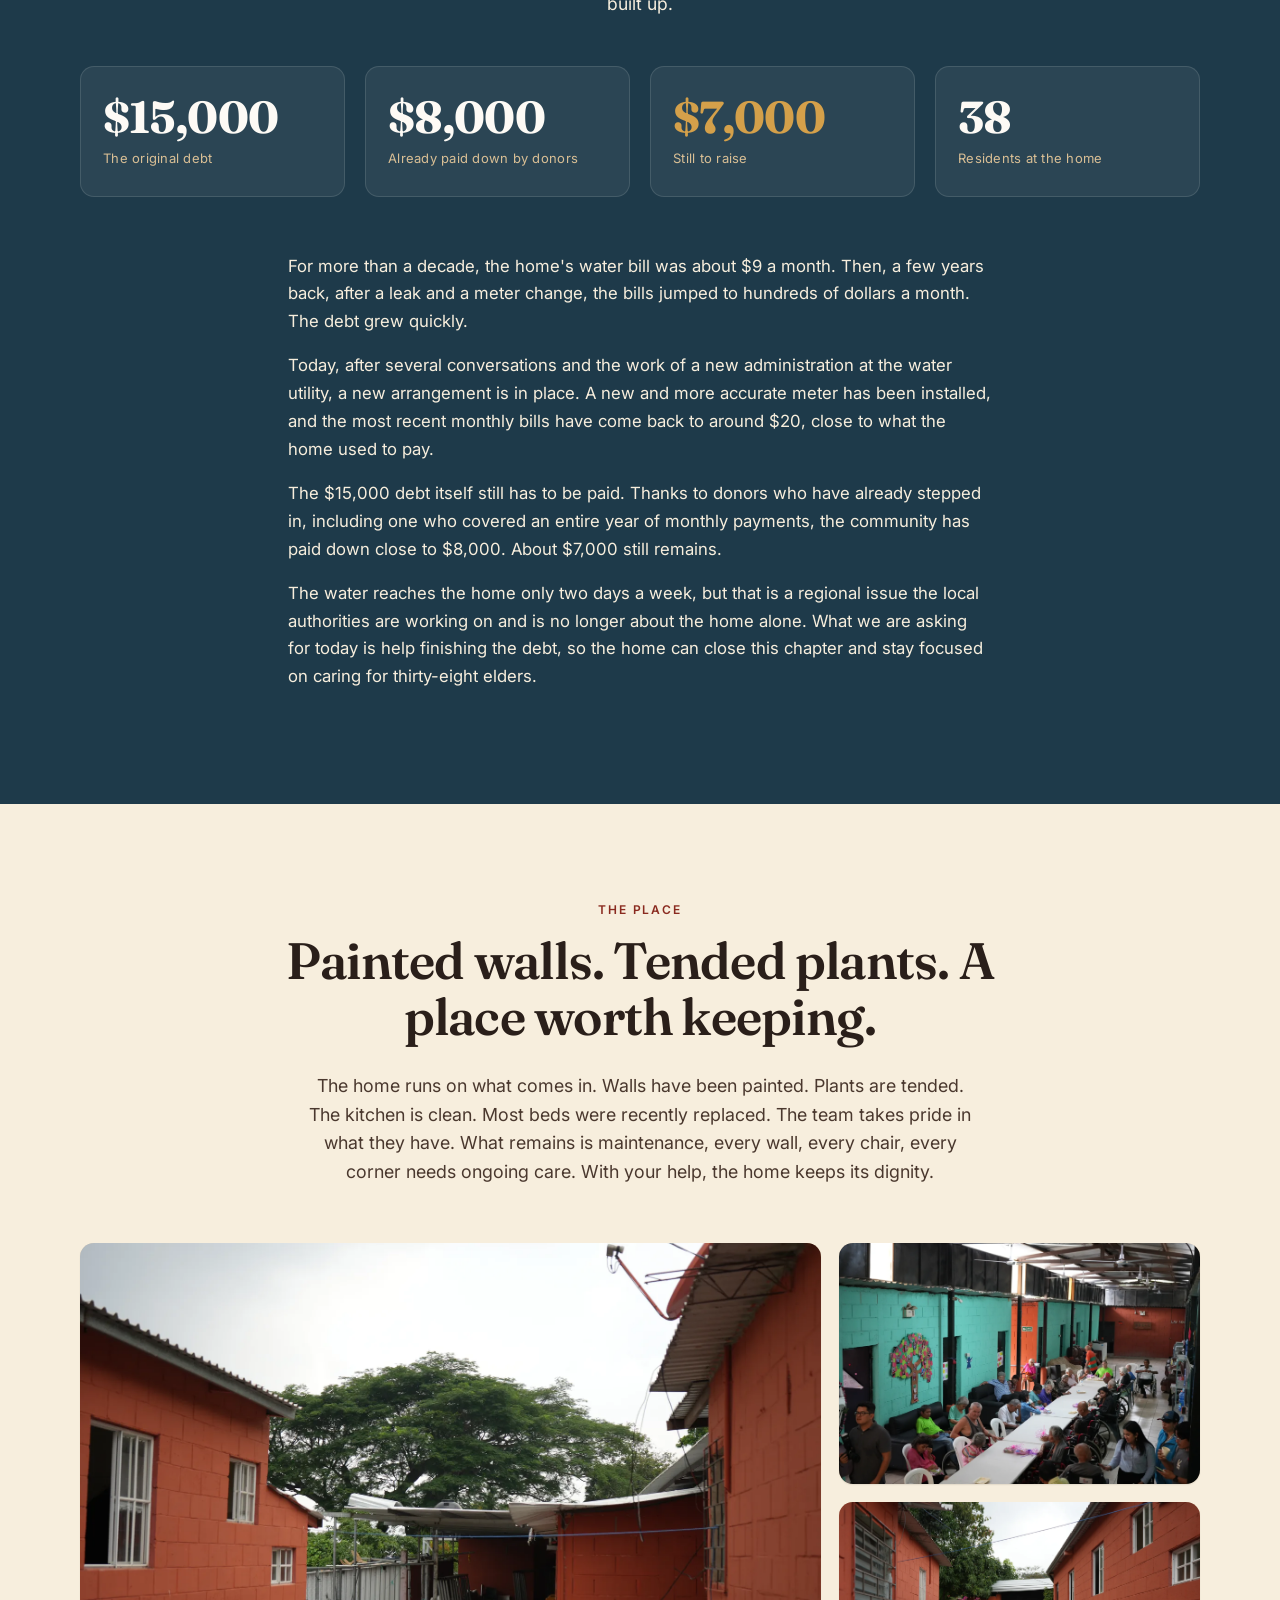
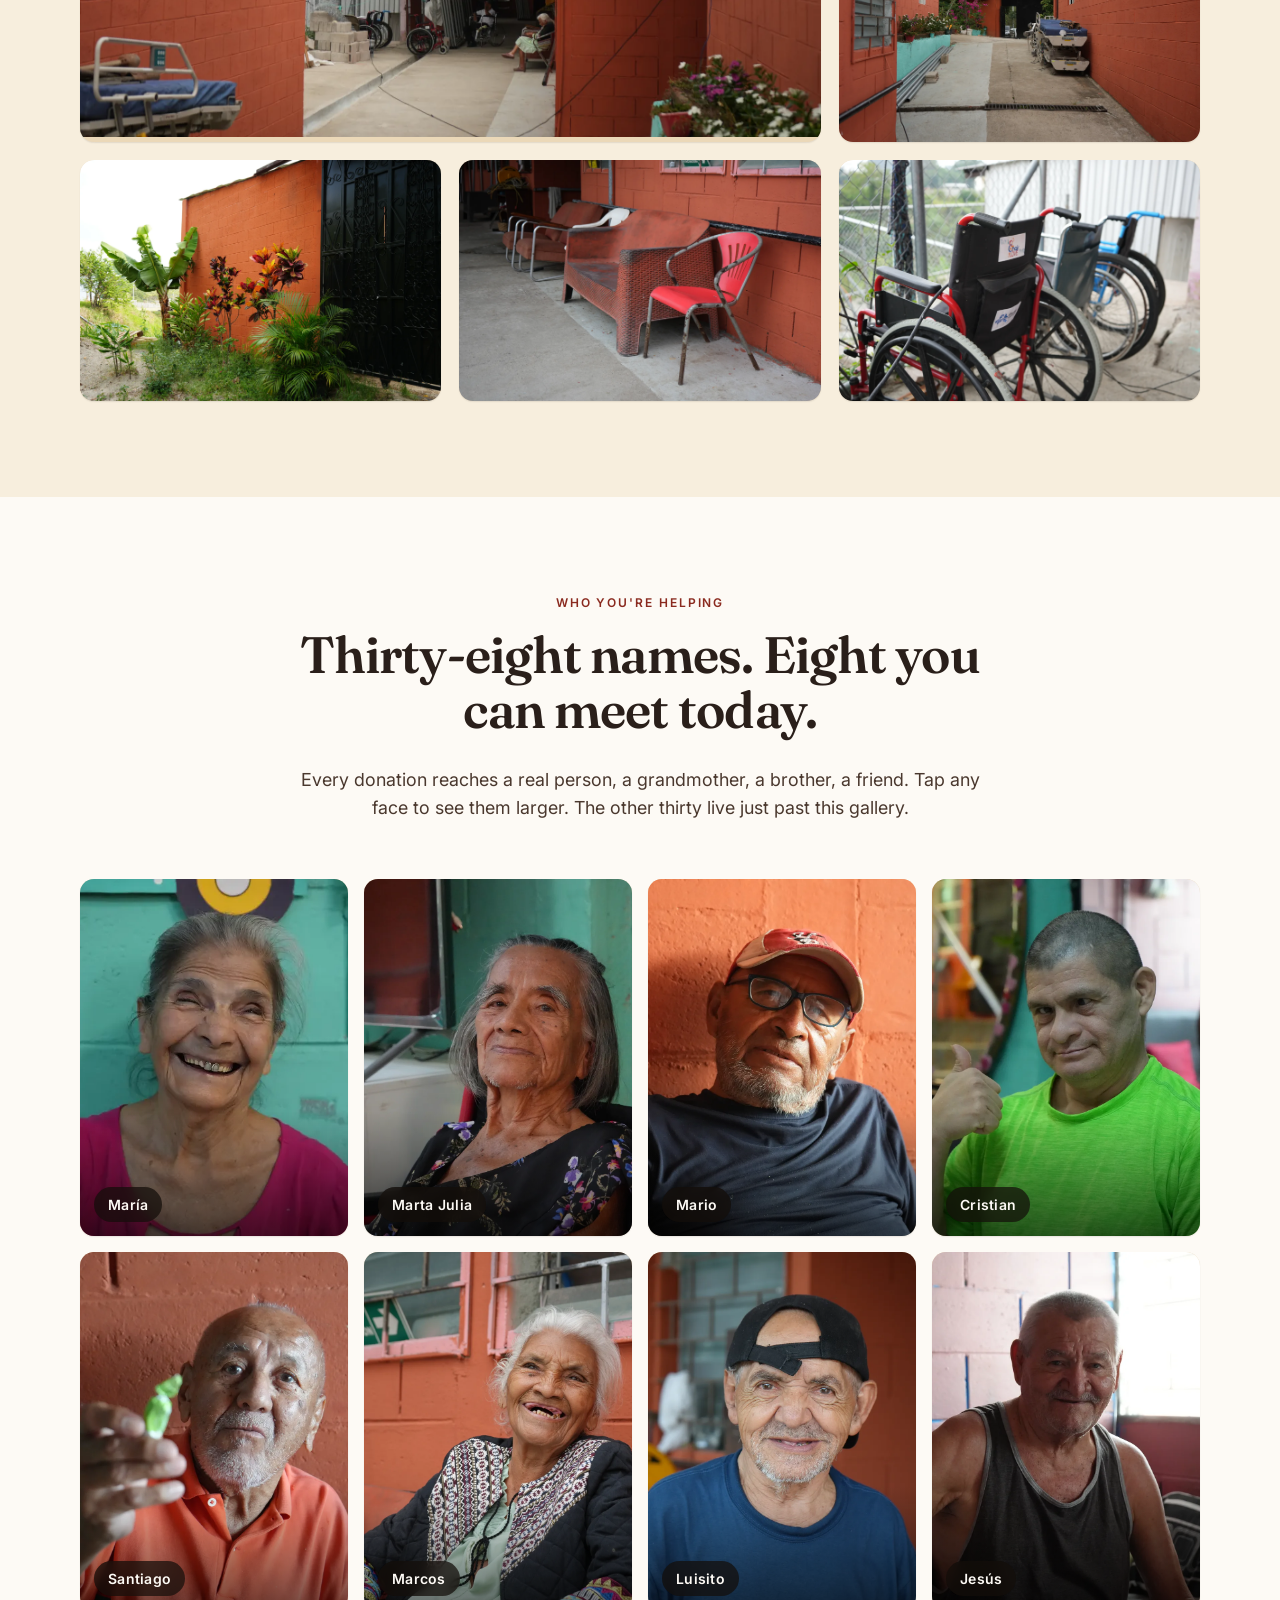
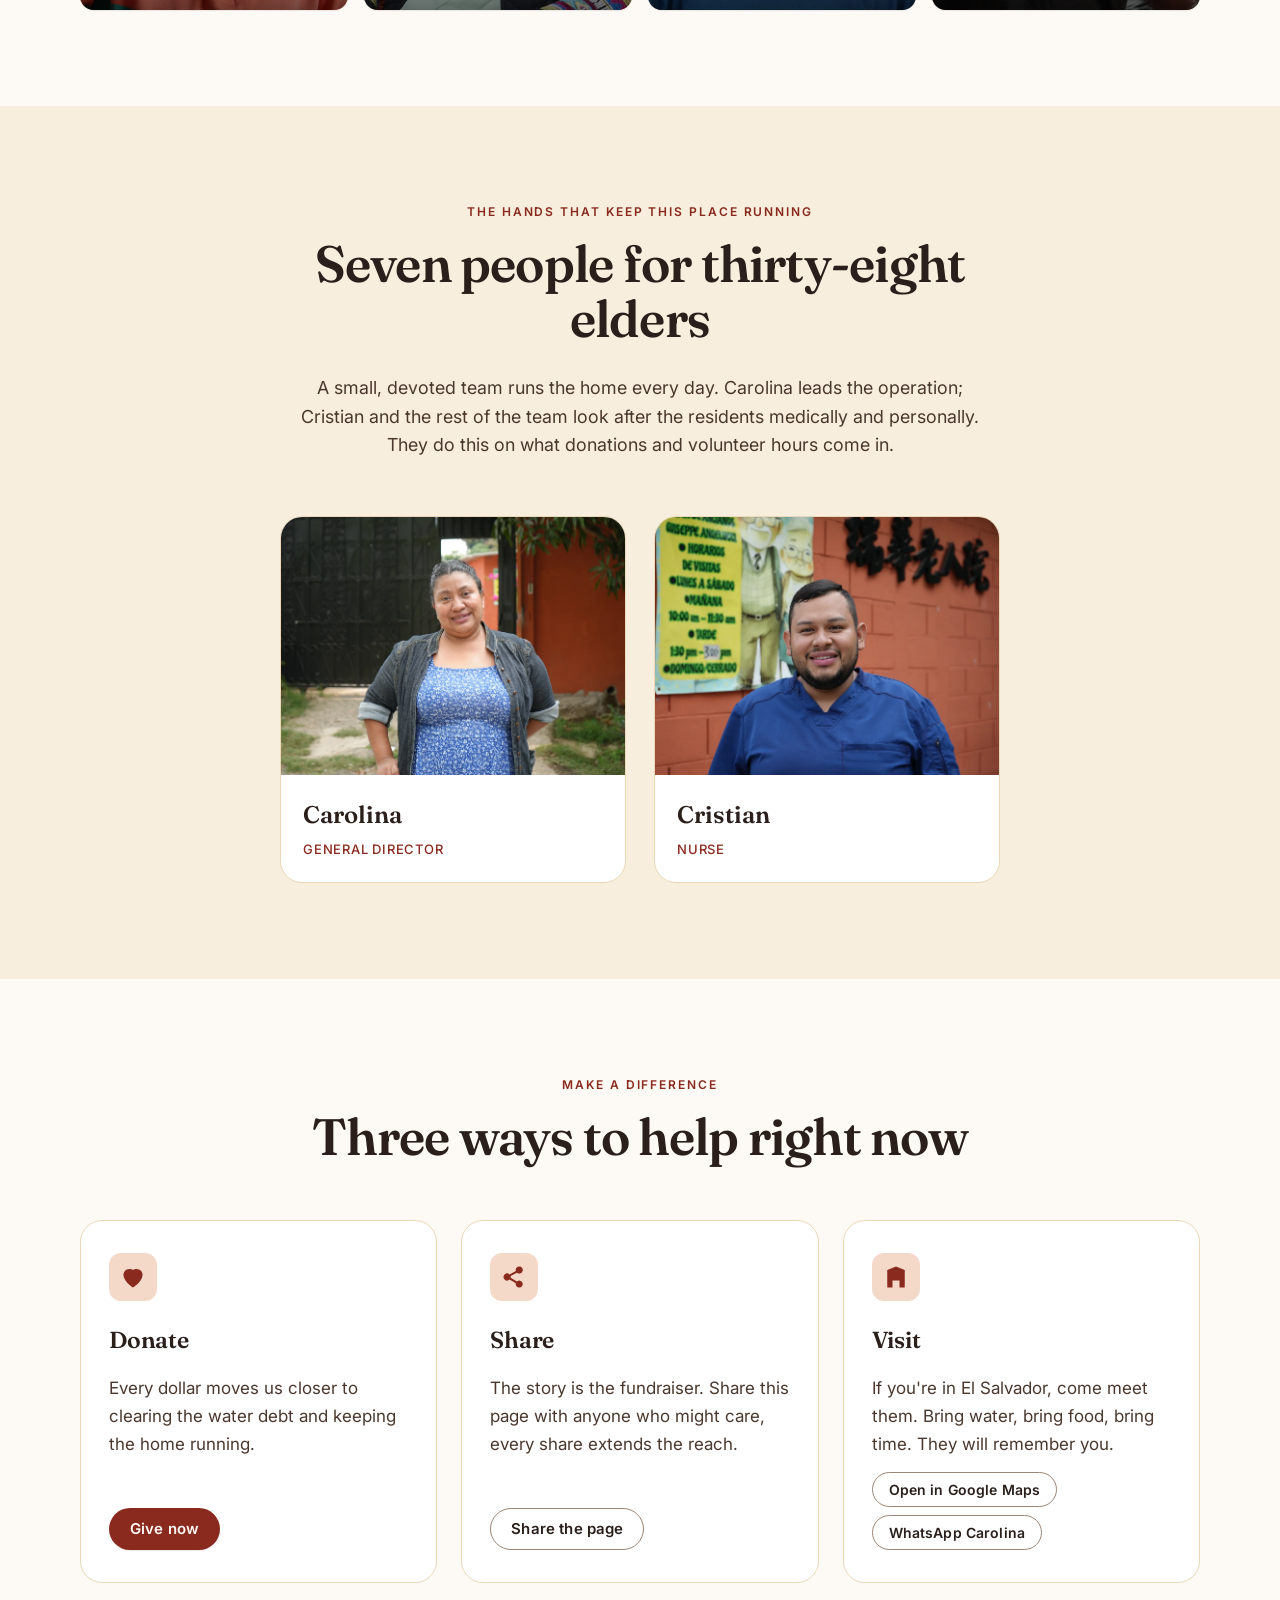
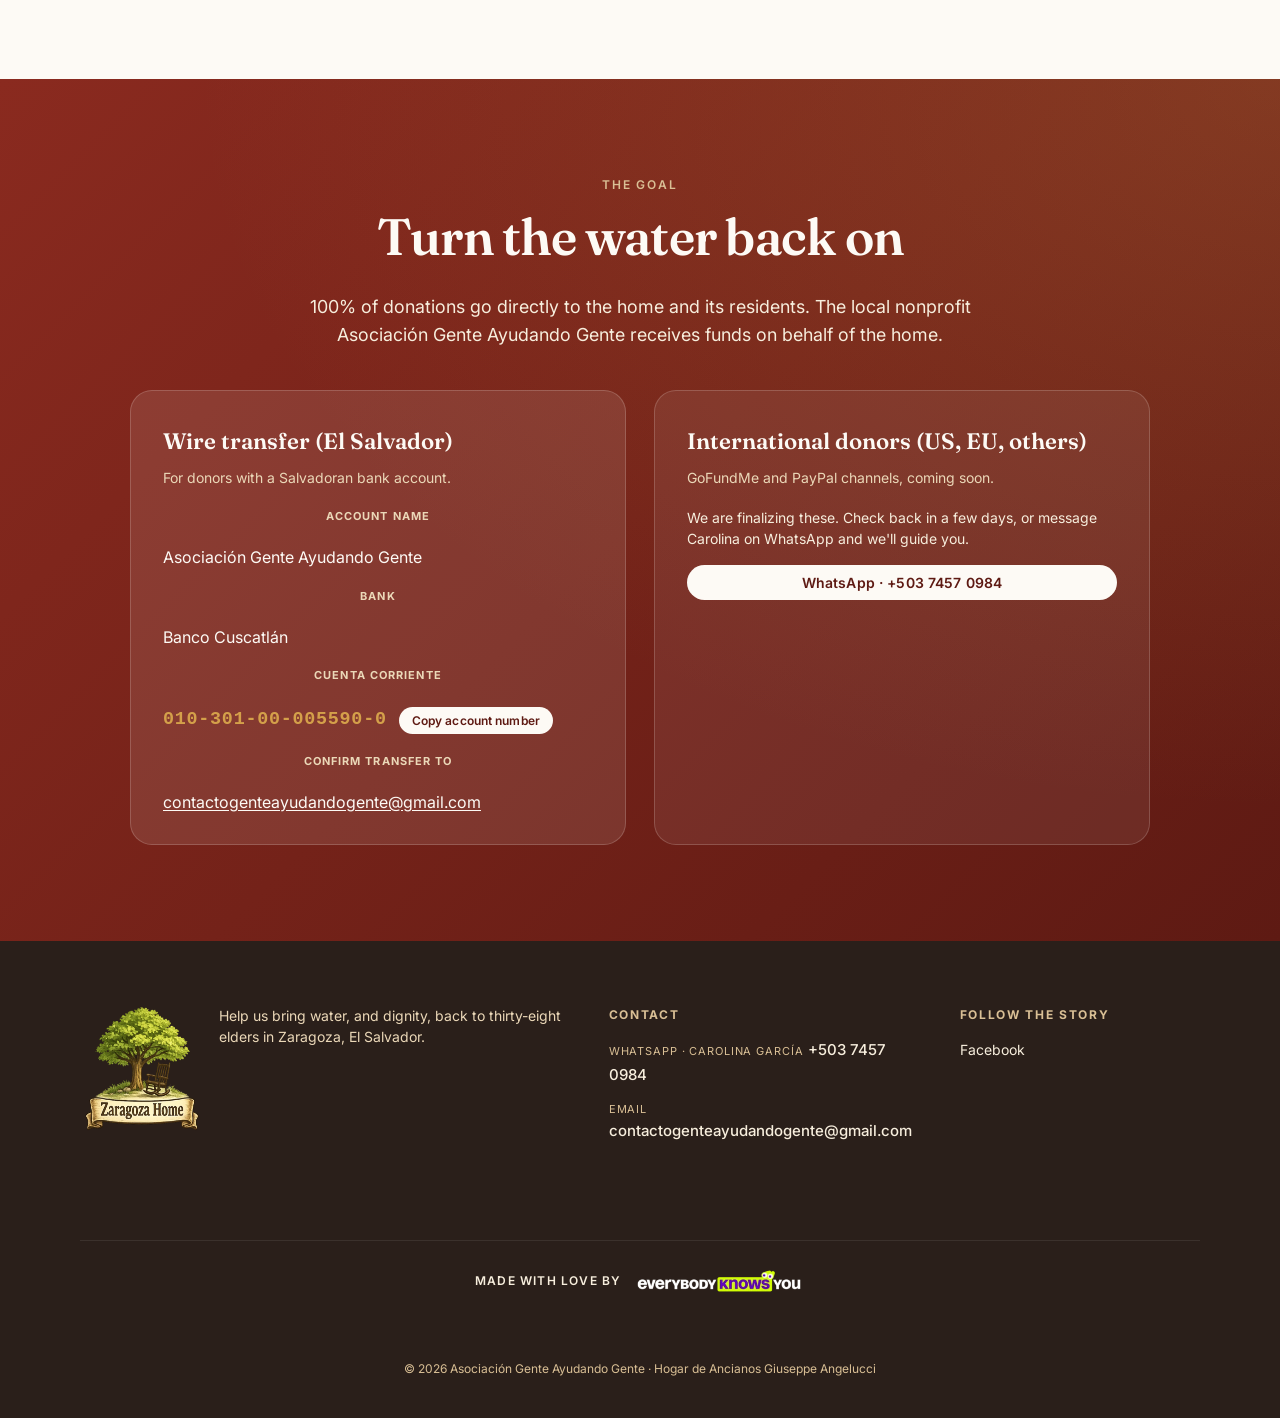
==== commit f7a88f71: "v9.1: actually inject the Made-with-love EKY footer block (previous v9 commit silently no-op'd becau" ====
--- a/index.html
+++ b/index.html
@@ -69,7 +69,7 @@
   <link rel="preconnect" href="https://fonts.gstatic.com" crossorigin />
   <link href="https://fonts.googleapis.com/css2?family=Fraunces:opsz,wght@9..144,400;9..144,600;9..144,800&family=Inter:wght@400;500;600;700&display=swap" rel="stylesheet" />
 
-  <link rel="stylesheet" href="css/style.css?v=11" />
+  <link rel="stylesheet" href="css/style.css?v=12" />
 </head>
 <body>
 
@@ -469,6 +469,13 @@
         <h4 data-i18n="footer.follow_heading">Follow the story</h4>
         <a href="https://www.facebook.com/share/1CpMR7RhpE/" target="_blank" rel="noopener" data-i18n="footer.follow_facebook">Facebook</a>
       </div>
+            <a class="footer-made-with-love" href="https://everybodyknowsyou.com" target="_blank" rel="noopener" data-i18n-attr="href:footer.eky_url" aria-label="Made with love by everybodyknowsyou.com">
+        <span class="footer-made-with-love-text" data-i18n="footer.made_with_love">Made with love by</span>
+        <picture>
+          <source srcset="img/optimized/eky-logo-300.webp" type="image/webp" />
+          <img src="img/optimized/eky-logo-600.png" alt="everybodyknowsyou.com" width="180" height="38" loading="lazy" />
+        </picture>
+      </a>
       <p class="footer-credits" data-i18n="footer.credits">© 2026 Asociación Gente Ayudando Gente</p>
     </div>
   </footer>
@@ -490,6 +497,6 @@
     </div>
   </div>
 
-  <script src="js/main.js?v=11"></script>
+  <script src="js/main.js?v=12"></script>
 </body>
 </html>
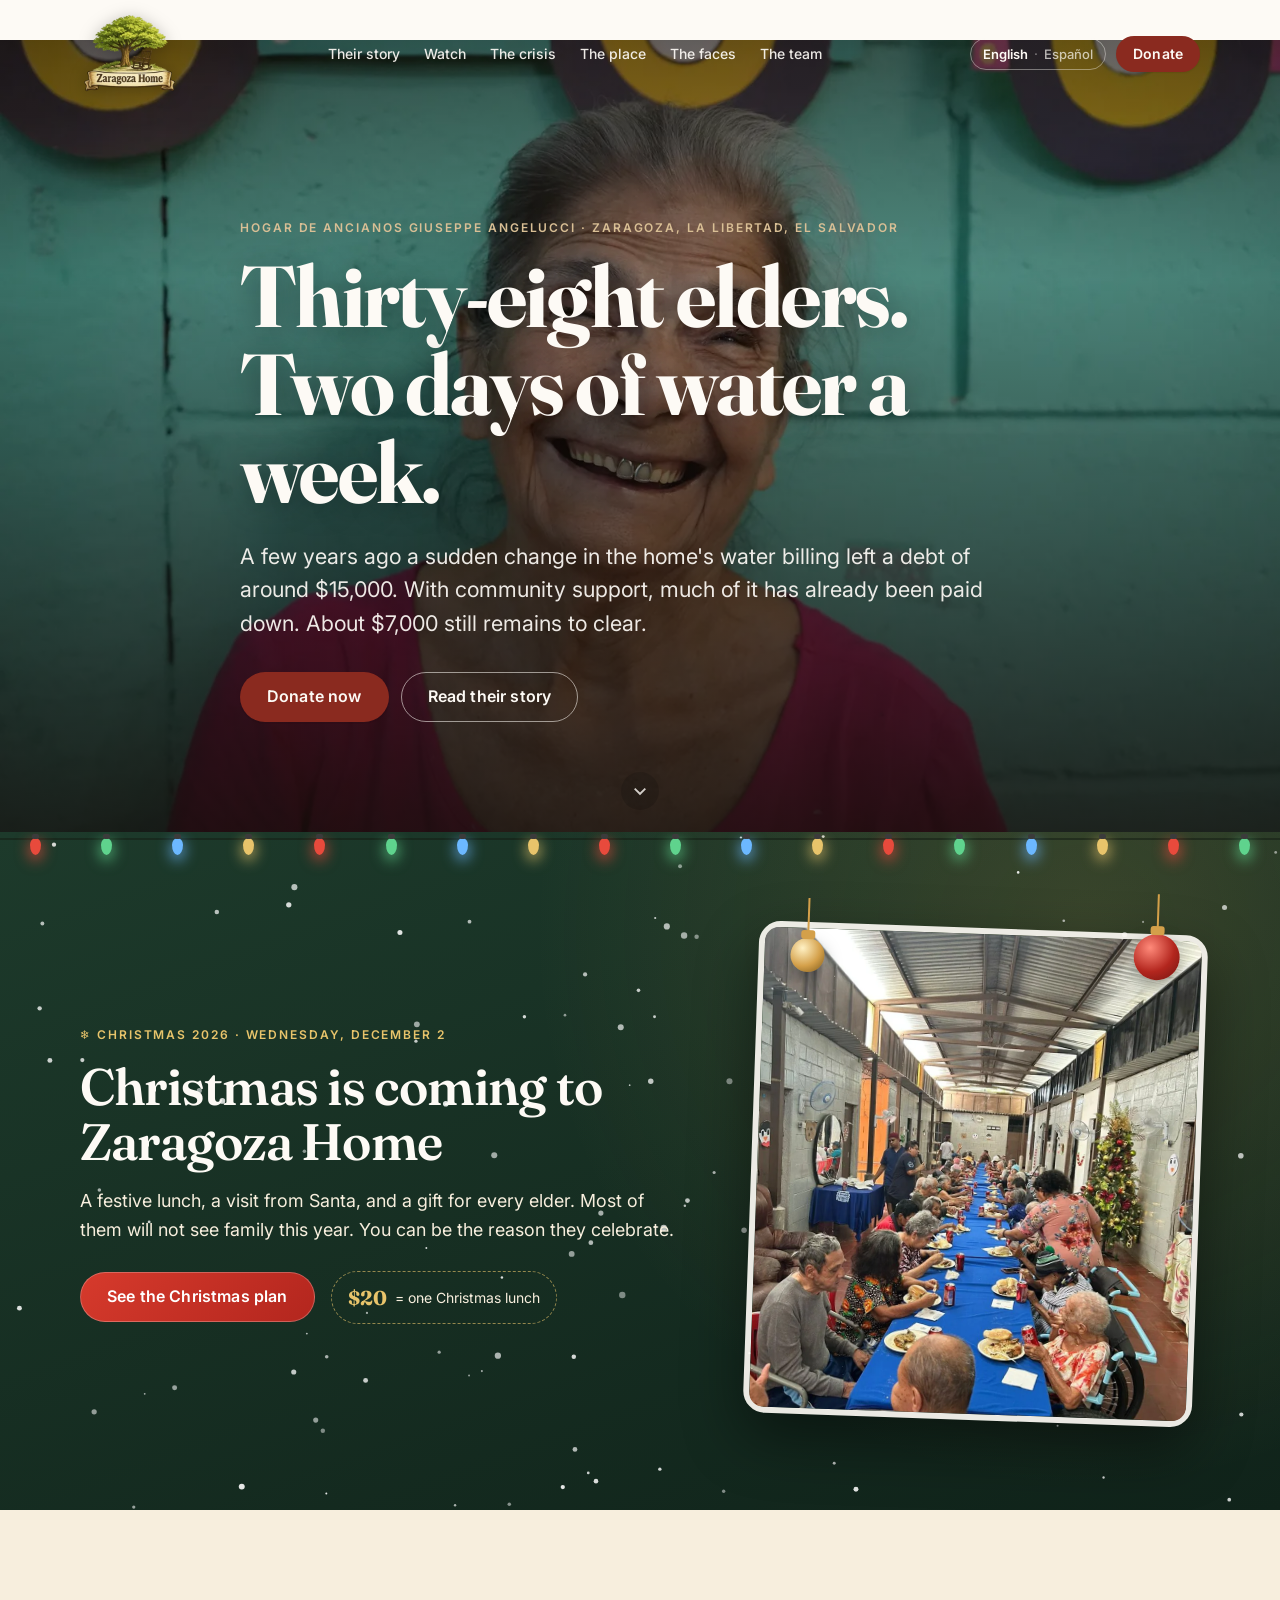
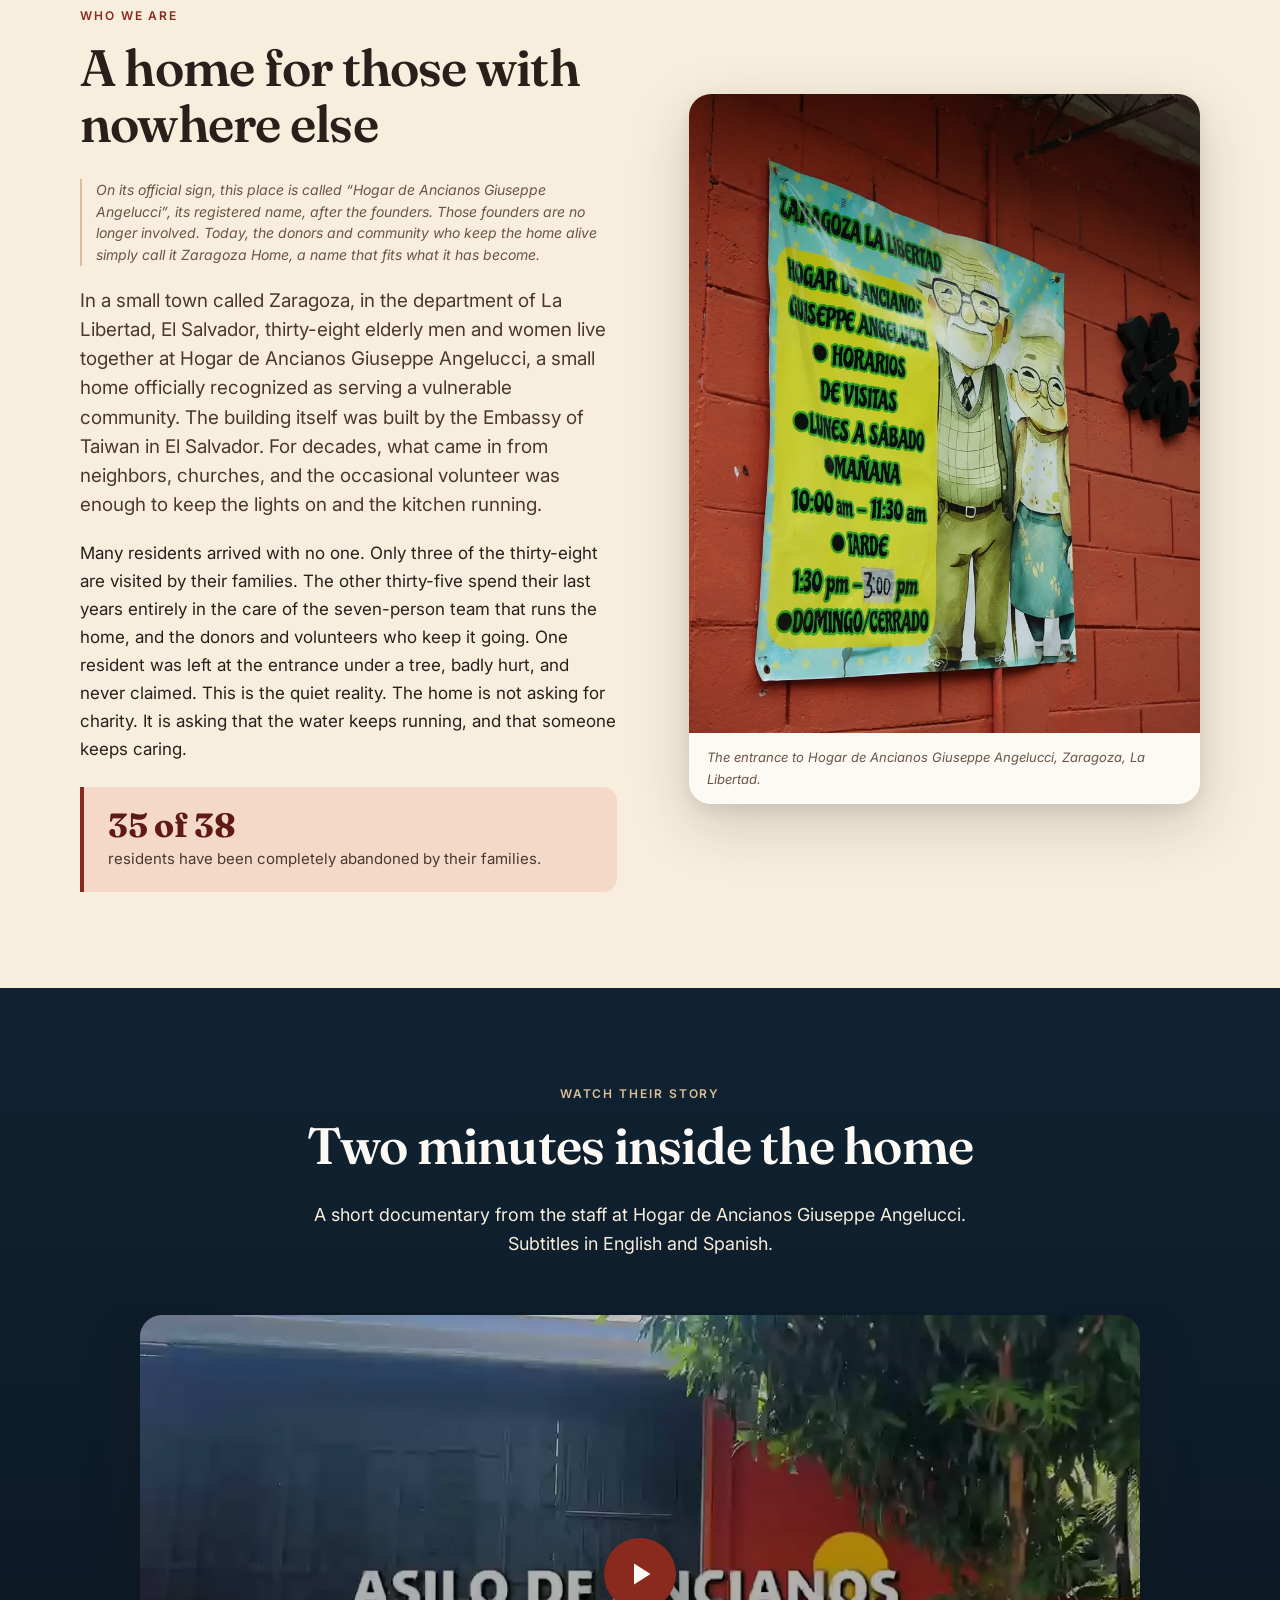
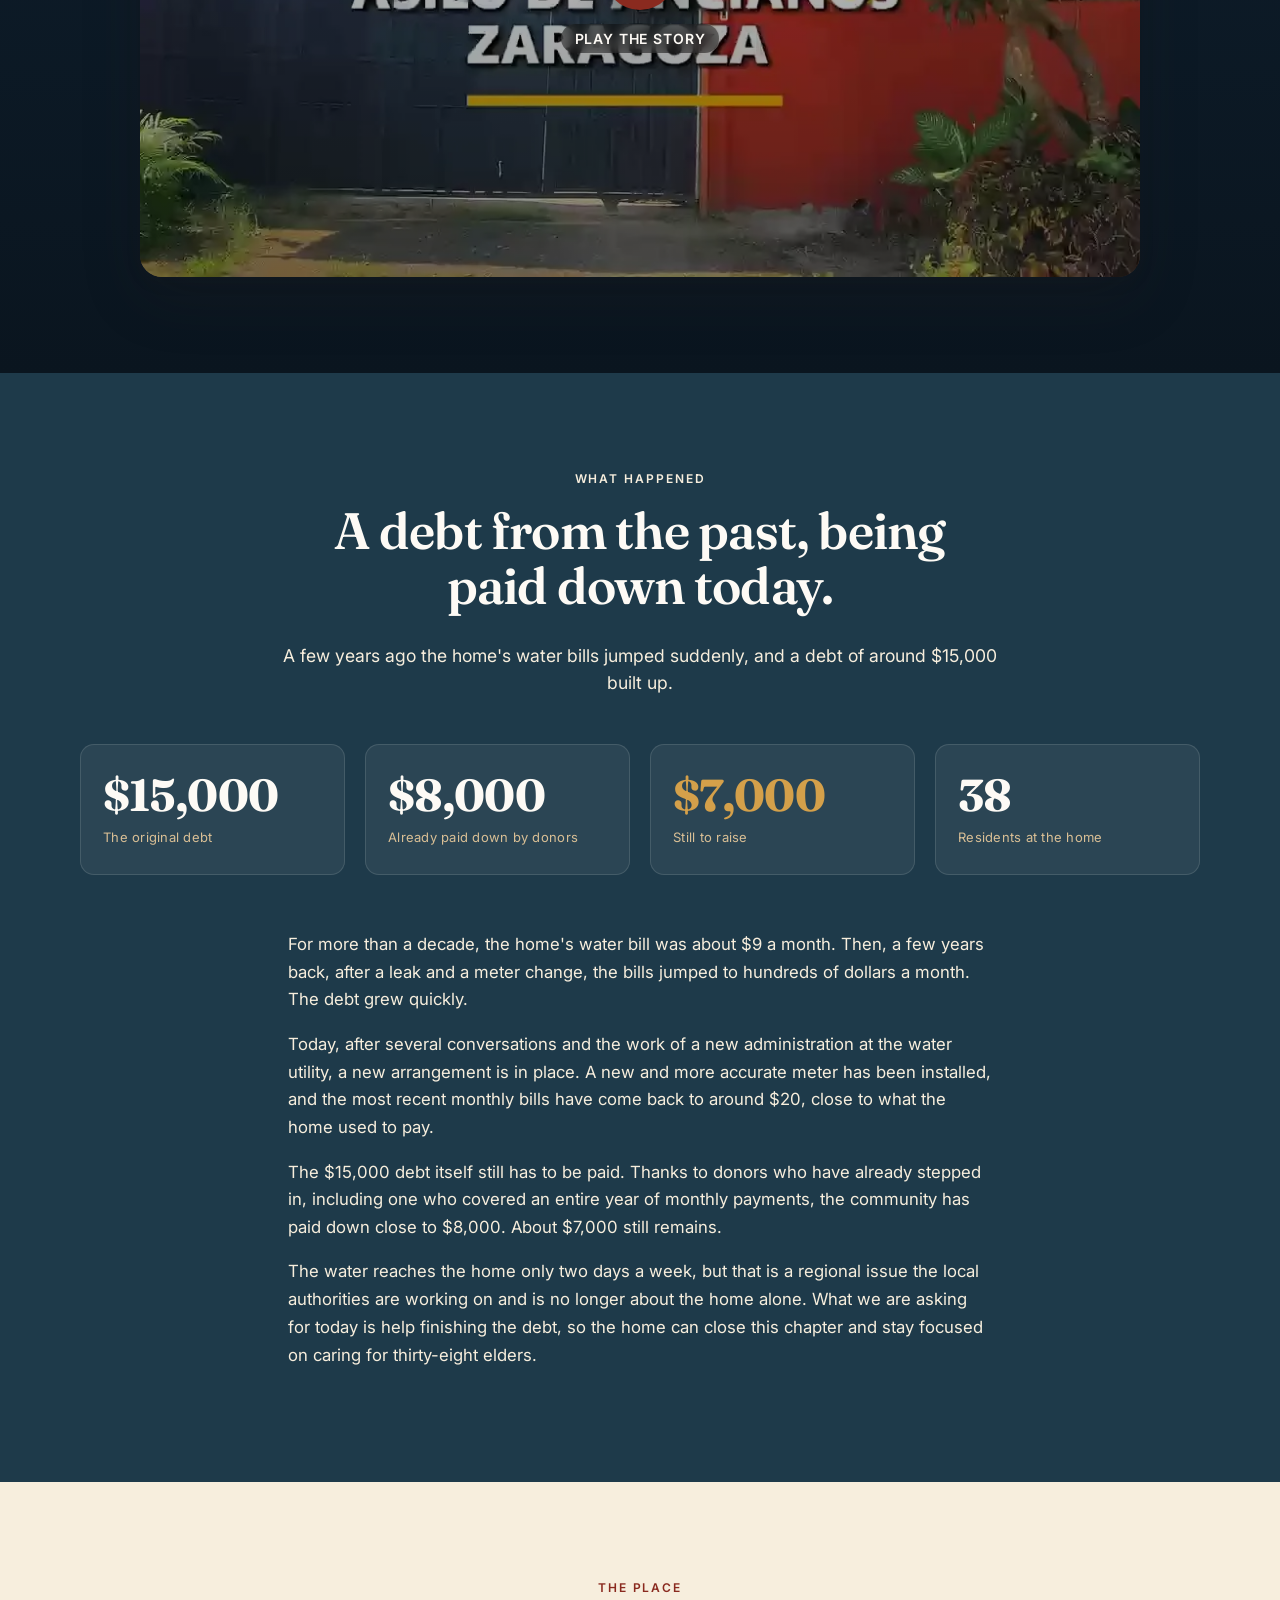
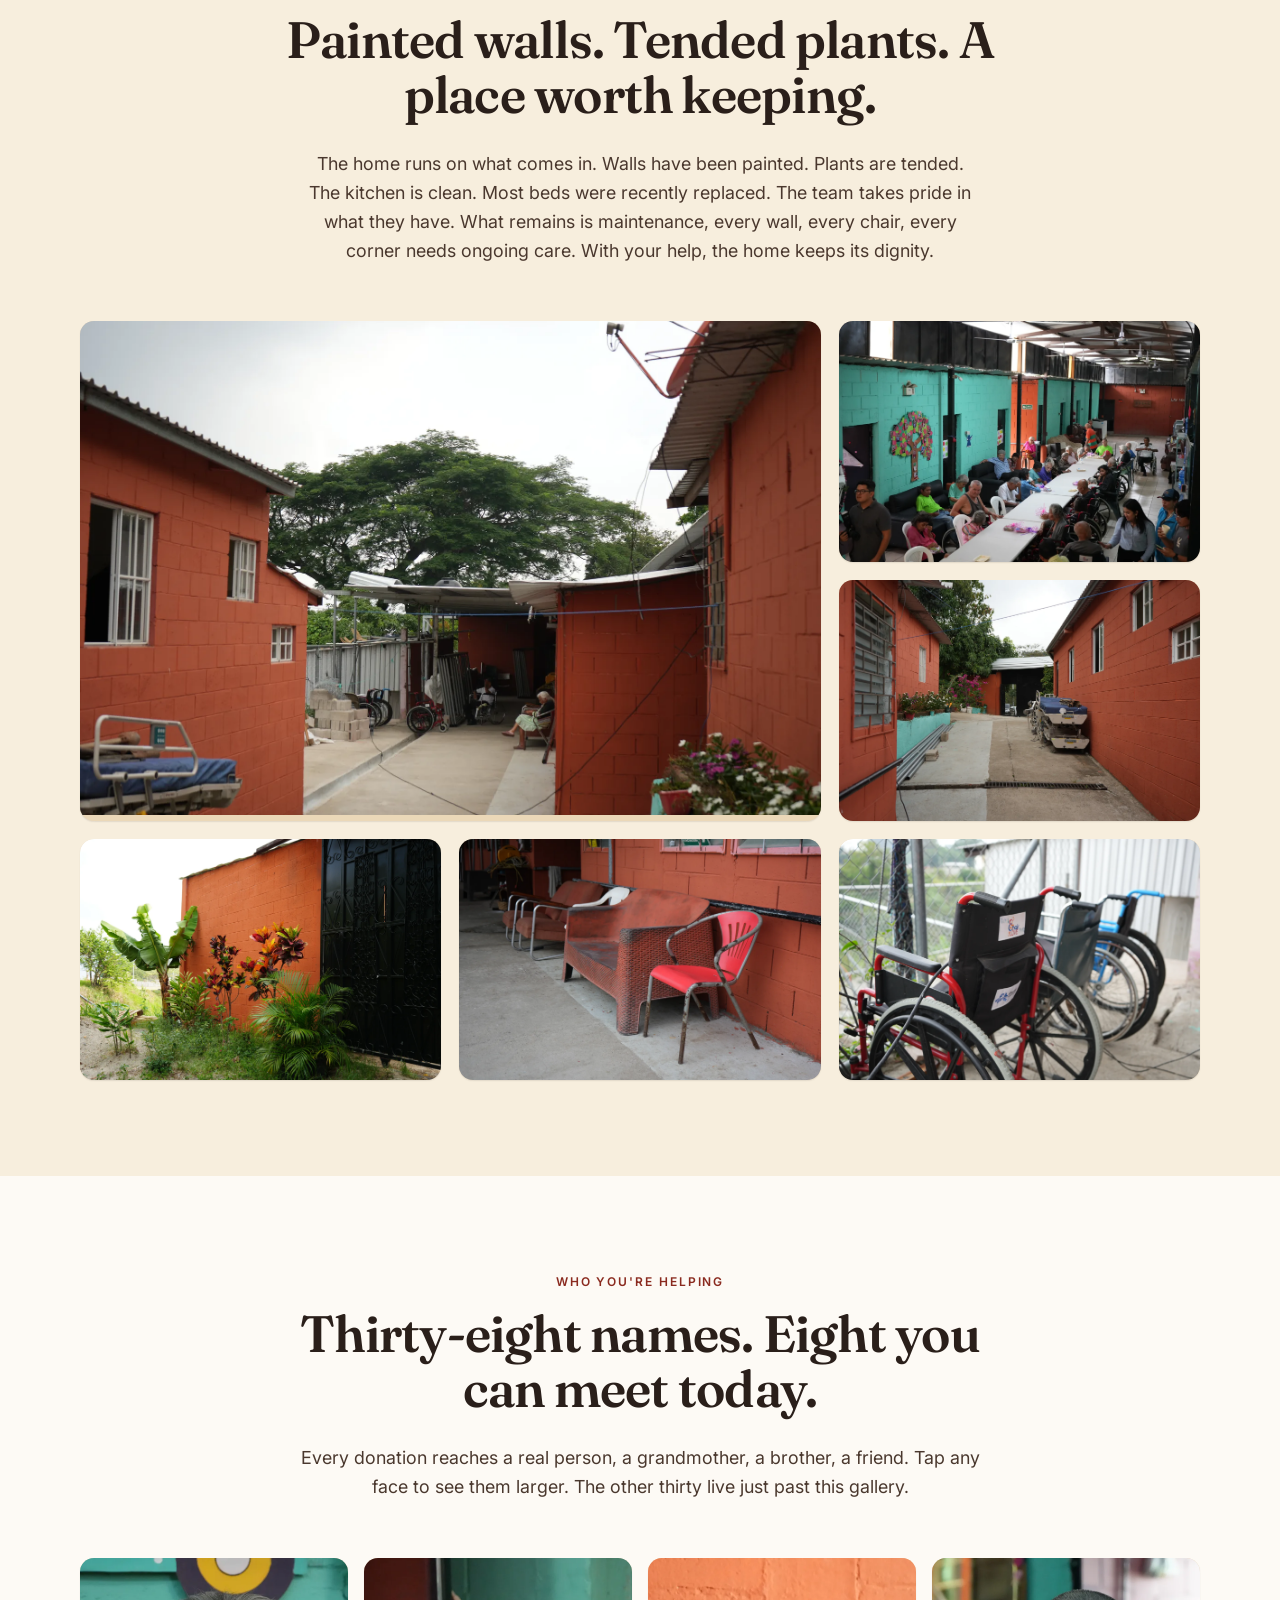
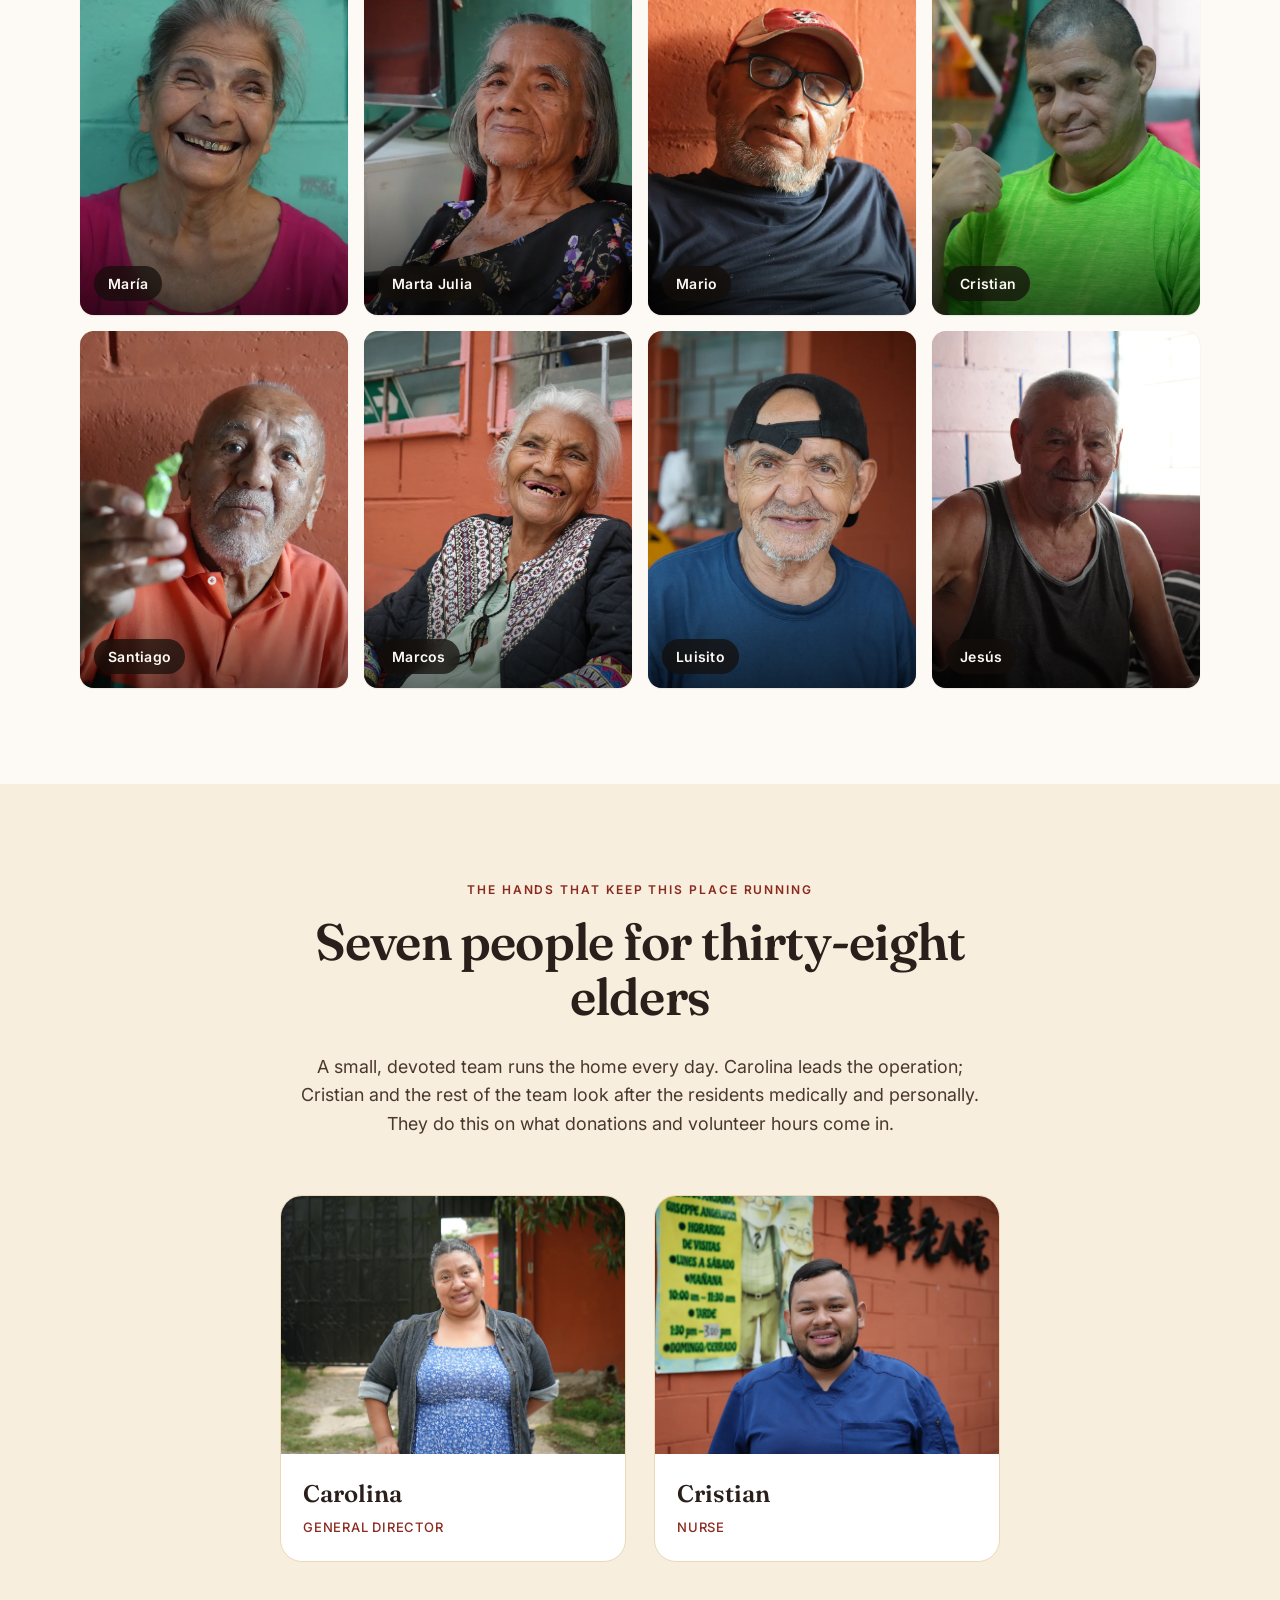
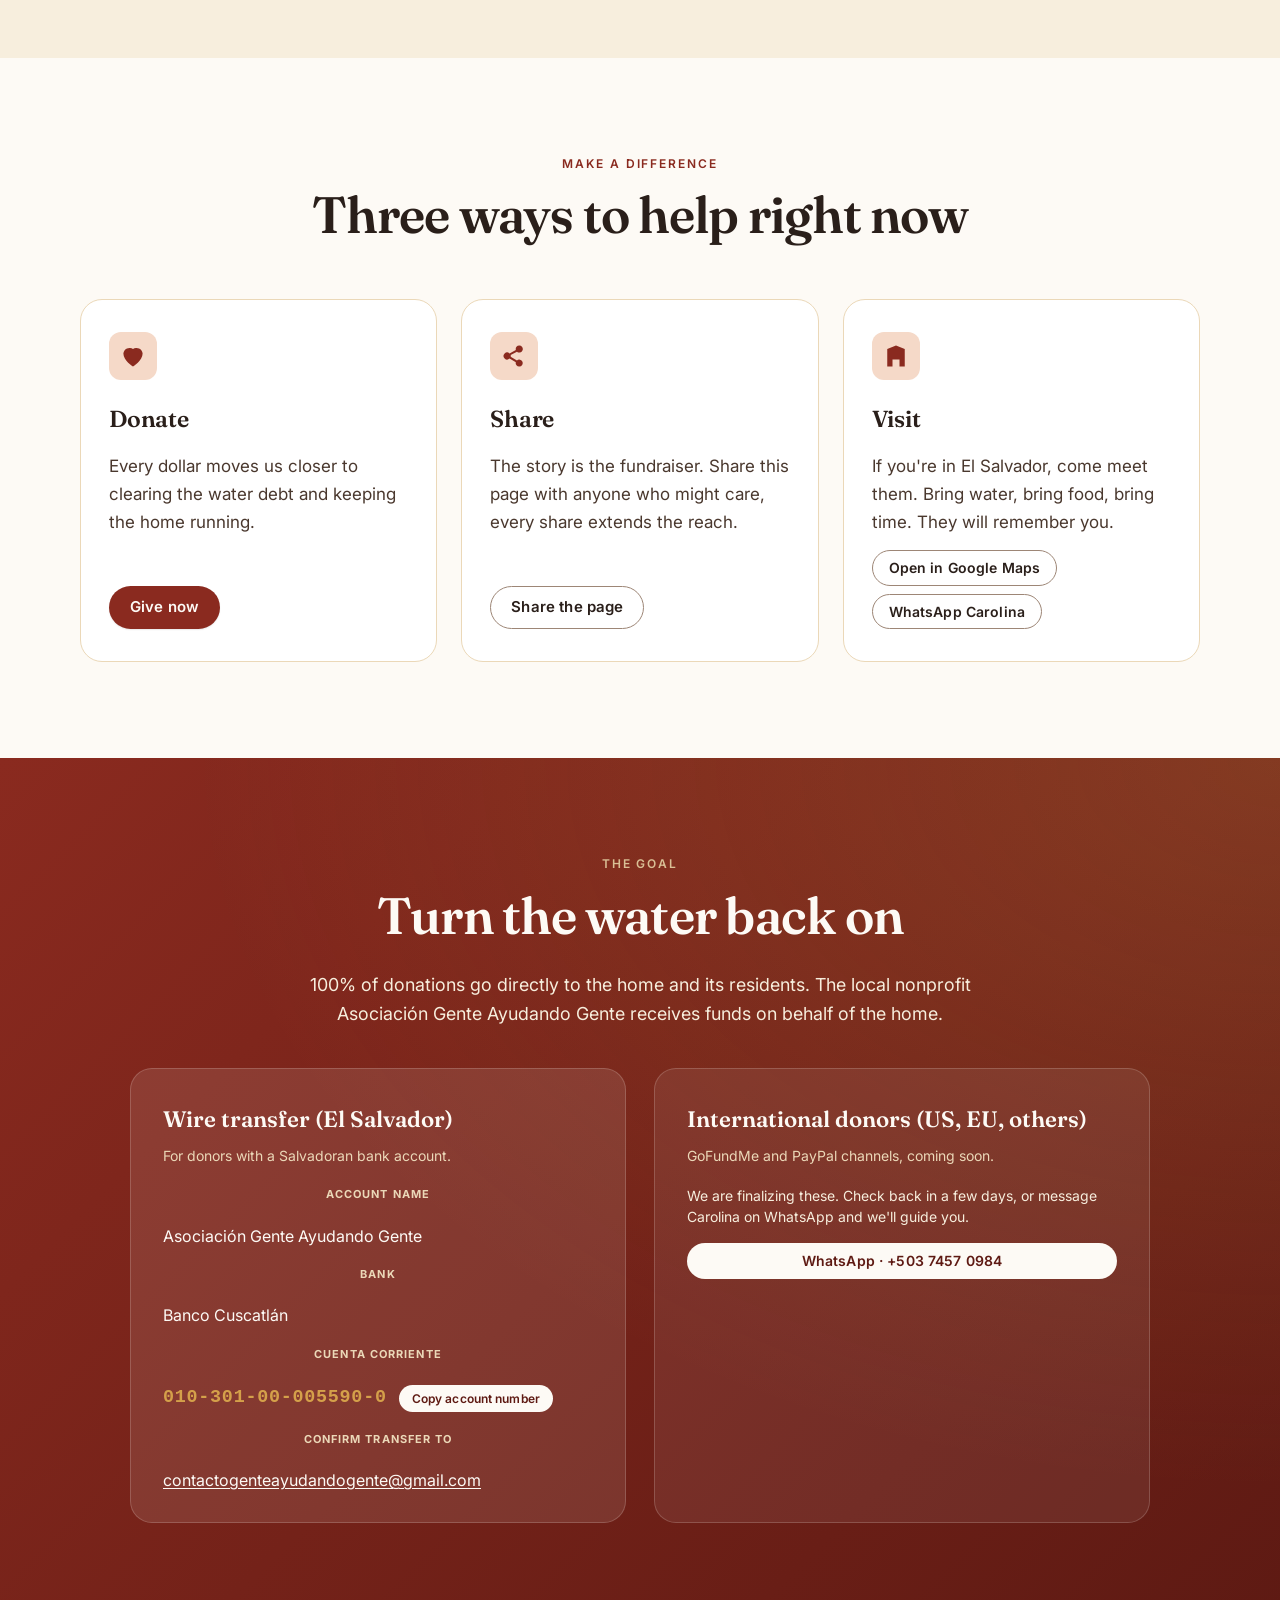
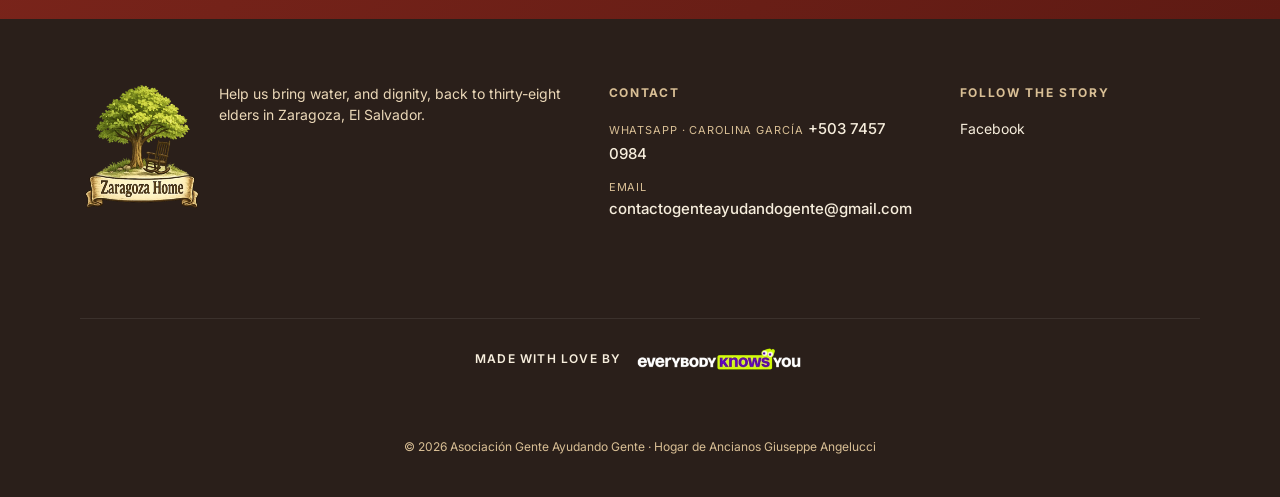
==== commit 53809c5b: "Christmas 2026: festive /christmas/ landing page (snow, lights, Event schema) + animated Christmas b" ====
--- a/index.html
+++ b/index.html
@@ -69,7 +69,7 @@
   <link rel="preconnect" href="https://fonts.gstatic.com" crossorigin />
   <link href="https://fonts.googleapis.com/css2?family=Fraunces:opsz,wght@9..144,400;9..144,600;9..144,800&family=Inter:wght@400;500;600;700&display=swap" rel="stylesheet" />
 
-  <link rel="stylesheet" href="css/style.css?v=12" />
+  <link rel="stylesheet" href="css/style.css?v=13" />
 </head>
 <body>
 
@@ -130,6 +130,29 @@
       <a href="#story" class="hero-scroll" aria-label="Scroll to story">
         <svg viewBox="0 0 24 24" width="22" height="22" aria-hidden="true"><path fill="currentColor" d="M12 16.5 5.5 10l1.4-1.4L12 13.7l5.1-5.1 1.4 1.4z"/></svg>
       </a>
+    </section>
+
+    <section class="xmas-band" id="christmas" data-snow>
+      <div class="xmas-lights" aria-hidden="true"><span></span><span></span><span></span><span></span><span></span><span></span><span></span><span></span><span></span><span></span><span></span><span></span><span></span><span></span><span></span><span></span><span></span><span></span></div>
+      <div class="container xmas-band-inner">
+        <div class="xmas-band-text">
+          <p class="eyebrow xmas-eyebrow" data-i18n="xmas_banner.eyebrow">Christmas 2026 · Wednesday, December 2</p>
+          <h2 class="section-heading section-heading-light" data-i18n="xmas_banner.heading">Christmas is coming to Zaragoza Home</h2>
+          <p class="section-lede section-lede-light" data-i18n="xmas_banner.body">A festive lunch, a visit from Santa, and a gift for every elder.</p>
+          <div class="xmas-band-cta">
+            <a href="christmas/" class="btn btn-lg btn-xmas" data-i18n="xmas_banner.cta">See the Christmas plan</a>
+            <span class="xmas-price-chip"><strong>$20</strong> <span data-i18n="xmas_banner.chip">= one Christmas lunch</span></span>
+          </div>
+        </div>
+        <a class="xmas-band-photo" href="christmas/" aria-label="Christmas 2026 at Zaragoza Home">
+          <span class="xmas-ornament" aria-hidden="true"></span>
+          <span class="xmas-ornament xmas-ornament--gold" aria-hidden="true"></span>
+          <picture>
+            <source srcset="img/optimized/xmas-table-600.webp" media="(max-width: 720px)" type="image/webp" />
+            <img src="img/optimized/xmas-table-960.webp" alt="Residents sharing Christmas lunch at a long table next to a Christmas tree." width="960" height="1280" loading="lazy" />
+          </picture>
+        </a>
+      </div>
     </section>
 
     <section class="section section-cream" id="story">
@@ -497,6 +520,6 @@
     </div>
   </div>
 
-  <script src="js/main.js?v=12"></script>
+  <script src="js/main.js?v=13"></script>
 </body>
 </html>
--- a/css/style.css
+++ b/css/style.css
@@ -1450,3 +1450,186 @@
 }
 /* Push the © credits below the EKY line */
 .footer-credits { grid-column: 1 / -1; margin-top: 14px; padding-top: 0; border-top: none; }
+
+/* ================================================================
+   Christmas 2026: homepage band + /christmas/ page
+   ================================================================ */
+:root {
+  --xmas-green: #1d3a2b;
+  --xmas-green-deep: #10231a;
+  --xmas-red: #b3261e;
+}
+
+/* Snow */
+.snow-canvas { position: absolute; inset: 0; pointer-events: none; z-index: 1; }
+.snow-canvas--fixed { position: fixed; z-index: 45; }
+
+/* Twinkling string lights */
+.xmas-lights {
+  position: absolute; left: 0; right: 0; top: 0; height: 34px;
+  display: flex; justify-content: space-around; align-items: flex-start;
+  pointer-events: none; z-index: 2;
+  background: radial-gradient(ellipse 60% 22px at 50% 0, transparent 70%, rgba(0,0,0,0) 71%);
+}
+.xmas-lights::before {
+  content: ''; position: absolute; left: 0; right: 0; top: 6px; height: 2px;
+  background: rgba(20, 30, 20, 0.55);
+}
+.xmas-lights span {
+  position: relative; top: 6px; width: 11px; height: 17px;
+  border-radius: 50% 50% 50% 50% / 40% 40% 60% 60%;
+  background: #e8c46b; box-shadow: 0 4px 14px 2px rgba(232,196,107,0.7);
+  animation: twinkle 1.8s ease-in-out infinite;
+}
+.xmas-lights span::before {
+  content: ''; position: absolute; top: -4px; left: 2px; width: 7px; height: 5px;
+  background: #3b3b3b; border-radius: 2px;
+}
+.xmas-lights span:nth-child(4n+1) { background: #e84a3c; box-shadow: 0 4px 14px 2px rgba(232,74,60,0.7); animation-delay: .2s; }
+.xmas-lights span:nth-child(4n+2) { background: #5fd38d; box-shadow: 0 4px 14px 2px rgba(95,211,141,0.7); animation-delay: .7s; }
+.xmas-lights span:nth-child(4n+3) { background: #6cb8ff; box-shadow: 0 4px 14px 2px rgba(108,184,255,0.7); animation-delay: 1.1s; }
+.xmas-lights--bottom { top: auto; bottom: 6px; }
+@keyframes twinkle { 0%,100% { opacity: 1; } 50% { opacity: .35; box-shadow: none; } }
+
+/* Candy-cane divider */
+.xmas-stripe {
+  height: 10px;
+  background: repeating-linear-gradient(-45deg, var(--xmas-red) 0 14px, var(--c-cream-50) 14px 28px);
+}
+
+/* Glowing, shining Christmas button */
+.btn-xmas {
+  position: relative; overflow: hidden;
+  background: linear-gradient(135deg, #d63a2c, var(--xmas-red));
+  color: #fff; border: 1px solid rgba(255,255,255,0.25);
+  animation: xmasGlow 2.4s ease-in-out infinite;
+}
+.btn-xmas:hover, .btn-xmas:focus-visible { color: #fff; transform: translateY(-2px) scale(1.02); }
+.btn-xmas::after {
+  content: ''; position: absolute; top: 0; left: -60%; width: 40%; height: 100%;
+  background: linear-gradient(120deg, transparent, rgba(255,255,255,0.55), transparent);
+  transform: skewX(-20deg); animation: shine 3.2s ease-in-out infinite;
+}
+@keyframes xmasGlow {
+  0%,100% { box-shadow: 0 0 0 0 rgba(212,160,74,0.0), 0 6px 18px rgba(0,0,0,0.25); }
+  50%     { box-shadow: 0 0 0 6px rgba(212,160,74,0.28), 0 6px 22px rgba(0,0,0,0.3); }
+}
+@keyframes shine { 0% { left: -60%; } 55%,100% { left: 130%; } }
+
+/* Swinging ornament */
+.xmas-ornament {
+  position: absolute; width: 46px; height: 46px; border-radius: 50%;
+  background: radial-gradient(circle at 35% 30%, #ff8a7a, var(--xmas-red) 55%, #6e140f);
+  box-shadow: 0 8px 18px rgba(0,0,0,0.35);
+  transform-origin: 50% -40px; animation: swing 3s ease-in-out infinite; z-index: 3;
+}
+.xmas-ornament::before {
+  content: ''; position: absolute; left: 50%; top: -40px; width: 2px; height: 34px;
+  background: #d4a04a; transform: translateX(-50%);
+}
+.xmas-ornament::after {
+  content: ''; position: absolute; left: 50%; top: -8px; width: 14px; height: 9px;
+  background: #d4a04a; border-radius: 3px; transform: translateX(-50%);
+}
+.xmas-ornament--gold { background: radial-gradient(circle at 35% 30%, #fff1c4, #d4a04a 55%, #7a5718); animation-delay: -1.2s; }
+@keyframes swing { 0%,100% { transform: rotate(7deg); } 50% { transform: rotate(-7deg); } }
+
+.xmas-eyebrow { color: #e8c46b; }
+.xmas-eyebrow::before { content: '\2744\FE0E  '; }
+
+/* ---------- Homepage band ---------- */
+.xmas-band {
+  position: relative; overflow: hidden;
+  padding: 96px 0 90px;
+  background:
+    radial-gradient(circle at 85% 15%, rgba(212,160,74,0.18), transparent 45%),
+    linear-gradient(160deg, var(--xmas-green), var(--xmas-green-deep));
+  color: var(--c-cream-50);
+}
+.xmas-band-inner {
+  position: relative; z-index: 2;
+  display: grid; grid-template-columns: 1fr; gap: 44px; align-items: center;
+}
+@media (min-width: 880px) { .xmas-band-inner { grid-template-columns: 1.15fr 0.85fr; gap: 64px; } }
+.xmas-band .section-heading { margin-bottom: 18px; }
+.xmas-band-cta { display: flex; flex-wrap: wrap; align-items: center; gap: 16px; margin-top: 26px; }
+.xmas-price-chip {
+  display: inline-flex; align-items: center; gap: 8px;
+  padding: 9px 16px; border-radius: var(--radius-pill);
+  border: 1px dashed rgba(232,196,107,0.6); color: var(--c-cream-100); font-size: 14px;
+}
+.xmas-price-chip strong { color: #e8c46b; font-family: var(--font-serif); font-size: 1.25rem; }
+.xmas-band-photo {
+  position: relative; display: block; border-radius: var(--radius-lg);
+  border: 6px solid rgba(253,250,245,0.92); box-shadow: 0 24px 60px rgba(0,0,0,0.45);
+  transform: rotate(2deg); transition: transform var(--transition-slow);
+}
+.xmas-band-photo:hover { transform: rotate(0deg) scale(1.02); }
+.xmas-band-photo img { display: block; width: 100%; aspect-ratio: 4 / 4.4; object-fit: cover; border-radius: 14px; }
+.xmas-band-photo .xmas-ornament { top: -6px; right: 22px; }
+.xmas-band-photo .xmas-ornament--gold { right: auto; left: 26px; top: 10px; width: 34px; height: 34px; }
+
+/* ---------- /christmas/ page ---------- */
+.xmas-hero {
+  position: relative; overflow: hidden;
+  margin-top: -110px; padding: 170px 0 110px;
+  background:
+    radial-gradient(circle at 80% 20%, rgba(212,160,74,0.2), transparent 45%),
+    linear-gradient(160deg, var(--xmas-green), var(--xmas-green-deep));
+  color: var(--c-cream-50);
+}
+.xmas-hero .two-col { position: relative; z-index: 2; }
+.xmas-hero .hero-headline { font-size: clamp(2.3rem, 5.6vw, 4.4rem); }
+.xmas-hero .hero-cta .btn-ghost { color: var(--c-cream-50); border-color: rgba(253,250,245,0.55); }
+.xmas-hero .hero-cta .btn-ghost:hover { background: rgba(253,250,245,0.12); color: #fff; }
+.xmas-hero-figure {
+  position: relative; margin: 0; border-radius: var(--radius-lg);
+  border: 7px solid rgba(253,250,245,0.95); box-shadow: 0 28px 70px rgba(0,0,0,0.5);
+  transform: rotate(-1.5deg);
+}
+.xmas-hero-figure img { display: block; width: 100%; aspect-ratio: 3 / 4; object-fit: cover; border-radius: 14px; }
+.xmas-hero-figure figcaption {
+  position: absolute; left: 12px; right: 12px; bottom: 12px; padding: 10px 14px;
+  background: rgba(16,35,26,0.78); backdrop-filter: blur(4px); border-radius: 10px;
+  font-size: 13px; font-style: italic; color: var(--c-cream-100);
+}
+.xmas-hero-figure .xmas-ornament { top: -12px; left: 24px; }
+.xmas-hero-figure .xmas-ornament--gold { left: auto; right: 30px; top: -4px; width: 36px; height: 36px; }
+
+.xmas-page .site-header.is-scrolled .brand-logo img { filter: none; }
+
+.xmas-price { text-align: center; }
+.xmas-price-value {
+  display: block; font-family: var(--font-serif); font-weight: 800;
+  font-size: clamp(4.5rem, 12vw, 8rem); line-height: 1; color: var(--xmas-red);
+  text-shadow: 0 6px 0 rgba(212,160,74,0.25);
+}
+.xmas-price-label { display: block; margin: 10px 0 18px; font-family: var(--font-serif); font-size: 1.5rem; color: var(--c-ink-900); }
+.xmas-price .section-lede { margin: 0 auto 28px; }
+
+.xmas-needs { display: grid; grid-template-columns: 1fr; gap: 18px; }
+@media (min-width: 680px) { .xmas-needs { grid-template-columns: repeat(2, 1fr); } }
+@media (min-width: 1000px) { .xmas-needs { grid-template-columns: repeat(3, 1fr); gap: 22px; } }
+.xmas-need { border-top: 4px solid var(--xmas-red); }
+.xmas-need:nth-child(even) { border-top-color: var(--xmas-green); }
+.xmas-need .card-icon { font-size: 26px; background: #fbe9e7; }
+.xmas-need:nth-child(even) .card-icon { background: #e3efe8; }
+
+.xmas-moments { display: grid; grid-template-columns: 1fr; gap: 16px; }
+@media (min-width: 760px) { .xmas-moments { grid-template-columns: repeat(3, 1fr); gap: 20px; } }
+.xmas-moments .place-photo { aspect-ratio: 4 / 5; }
+.xmas-moments .place-photo:nth-child(2) { transform: translateY(18px); }
+
+.xmas-ref-value {
+  font-family: ui-monospace, 'SF Mono', Menlo, Consolas, monospace;
+  font-weight: 700; color: var(--c-gold); letter-spacing: 0.06em;
+}
+.xmas-ref-note { font-size: 13px; color: var(--c-cream-200); margin: 4px 0 0; }
+.xmas-thanks {
+  max-width: 640px; margin: 36px auto 0; text-align: center;
+  font-family: var(--font-serif); font-size: 1.2rem; color: var(--c-cream-100);
+}
+
+@media (prefers-reduced-motion: reduce) {
+  .xmas-lights span, .btn-xmas, .btn-xmas::after, .xmas-ornament { animation: none !important; }
+}
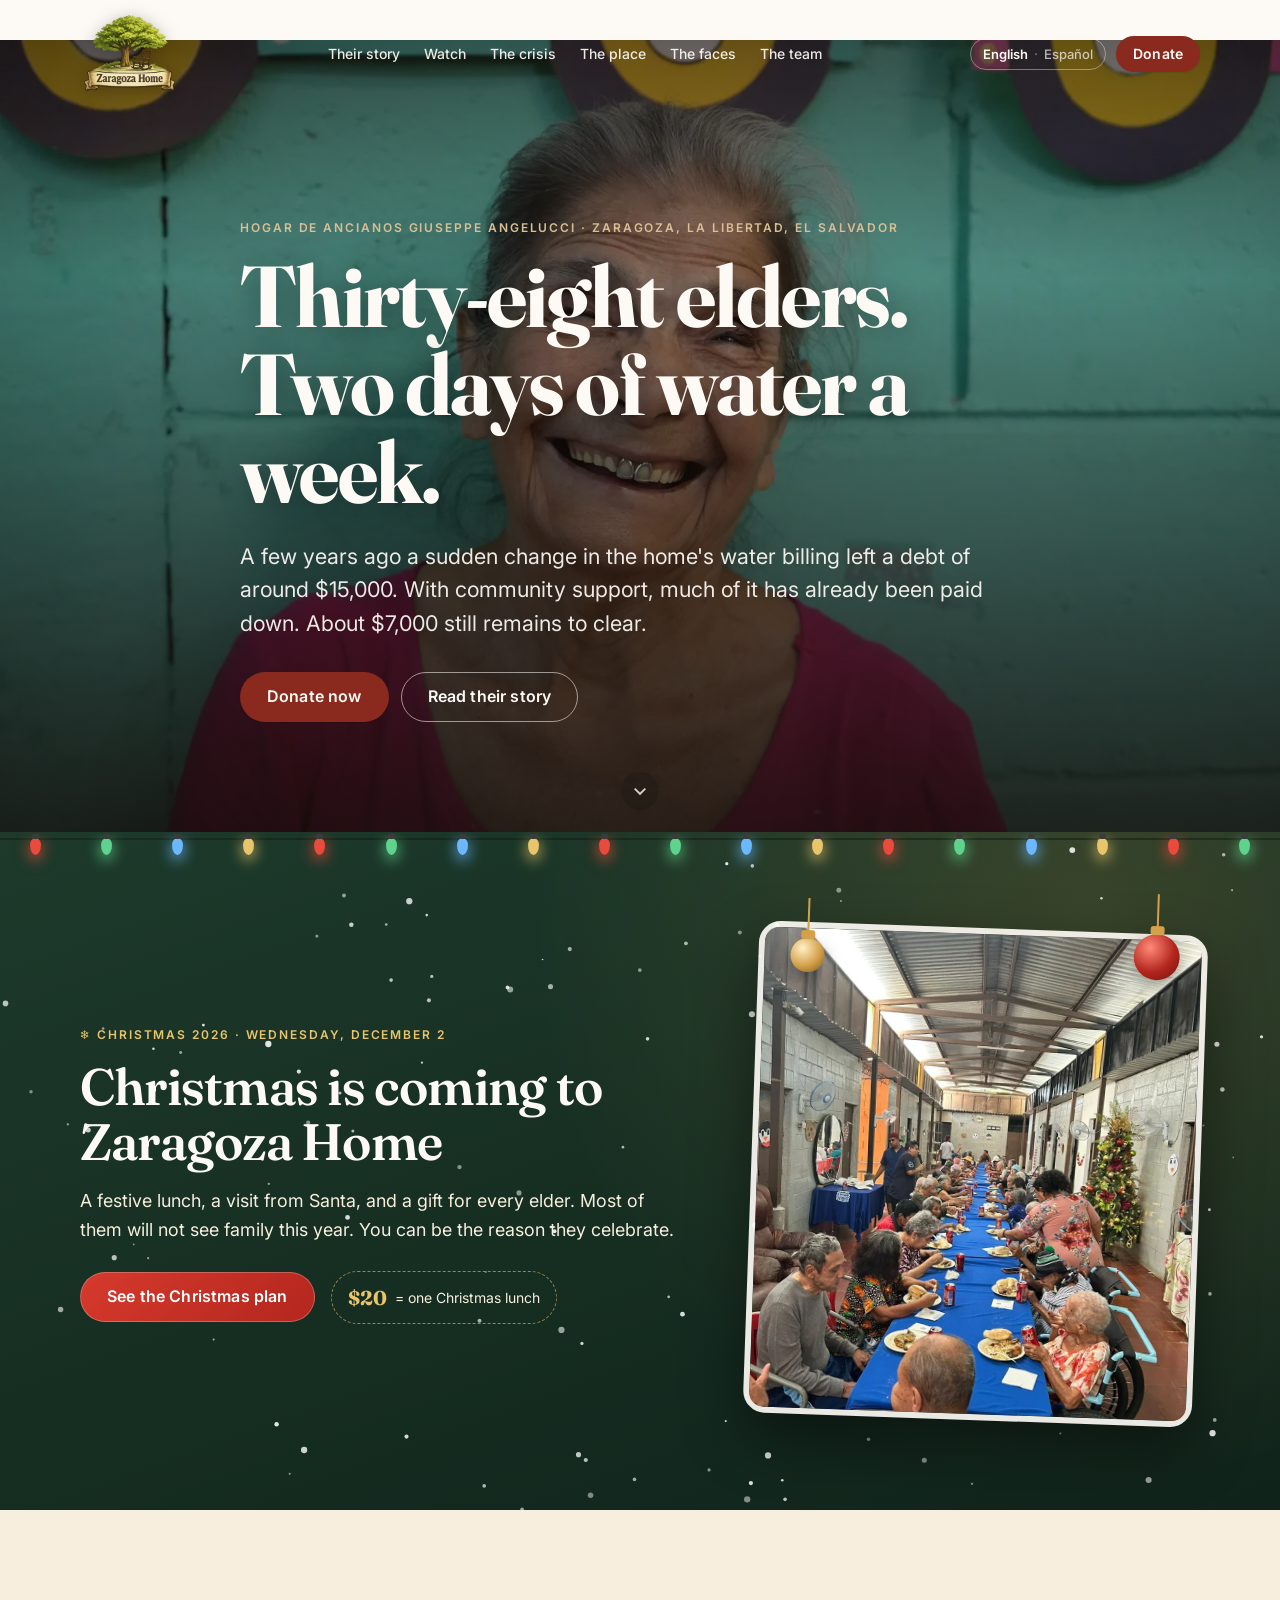
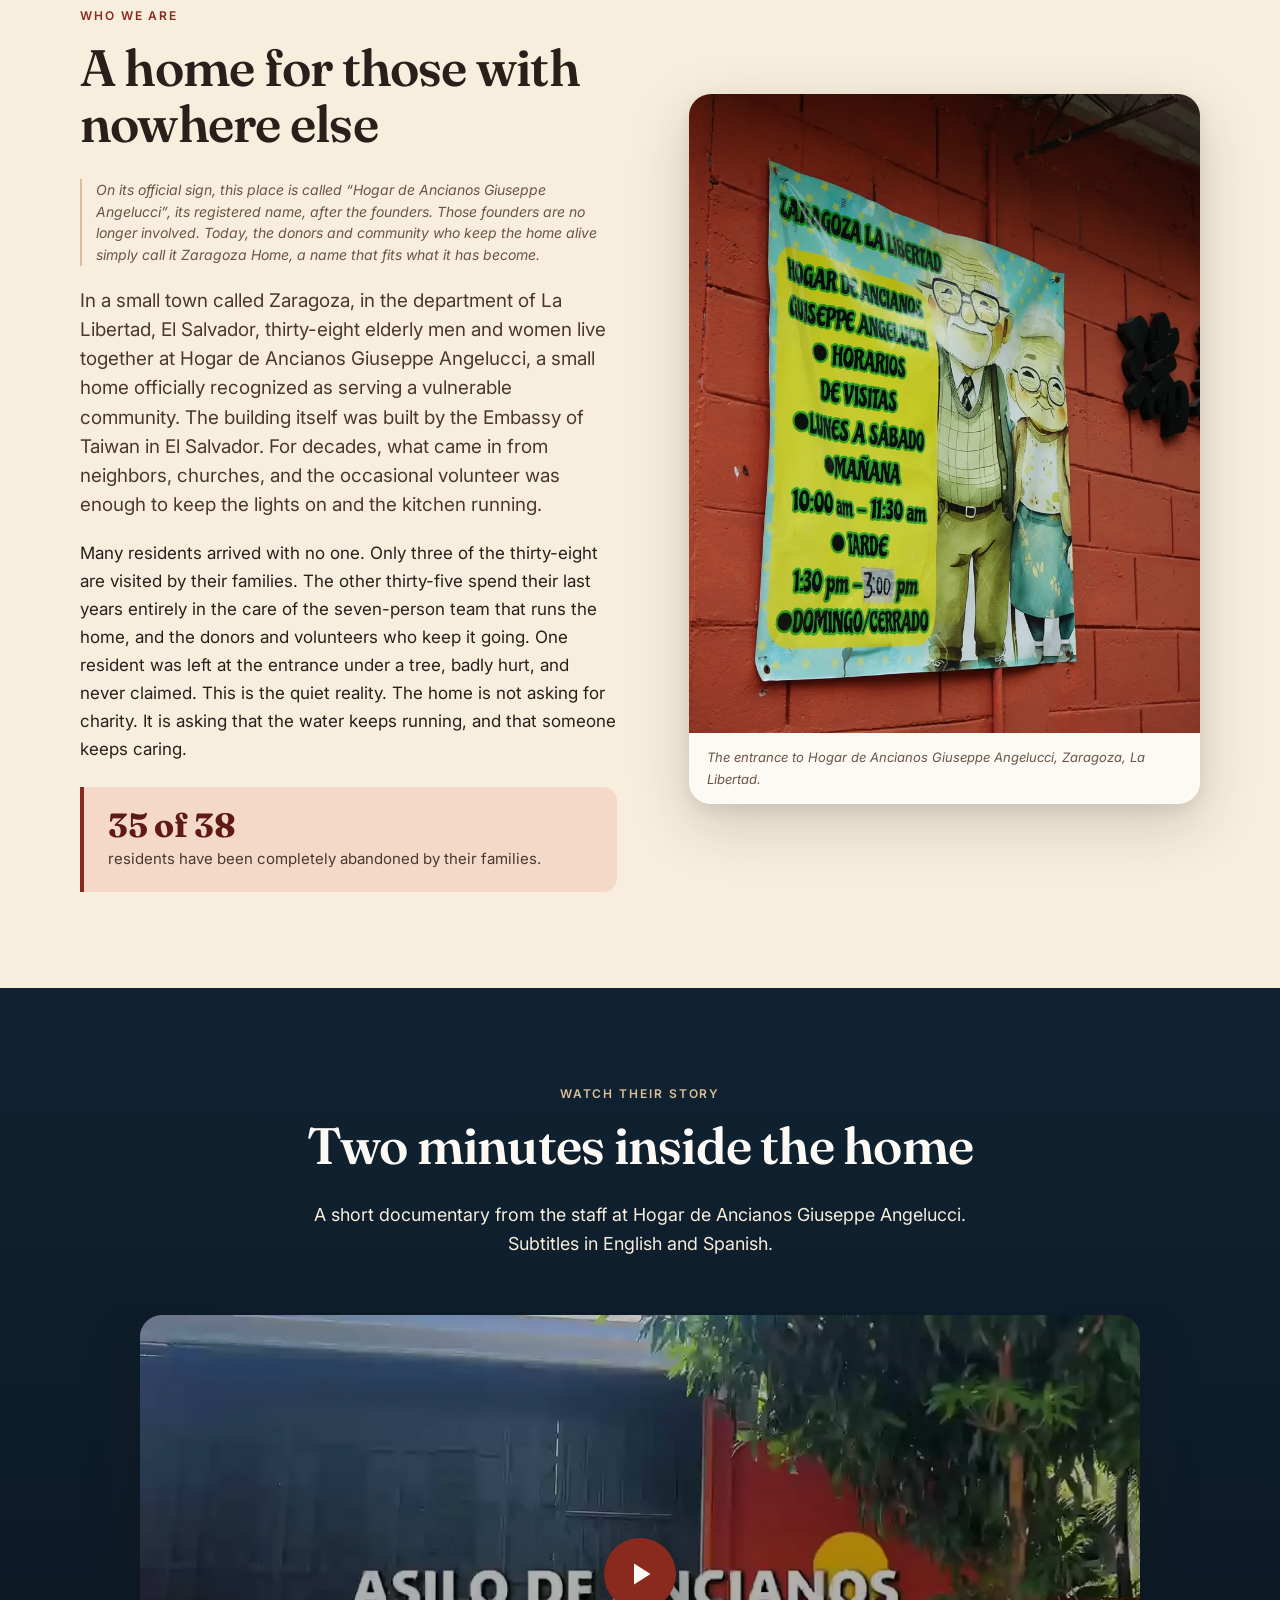
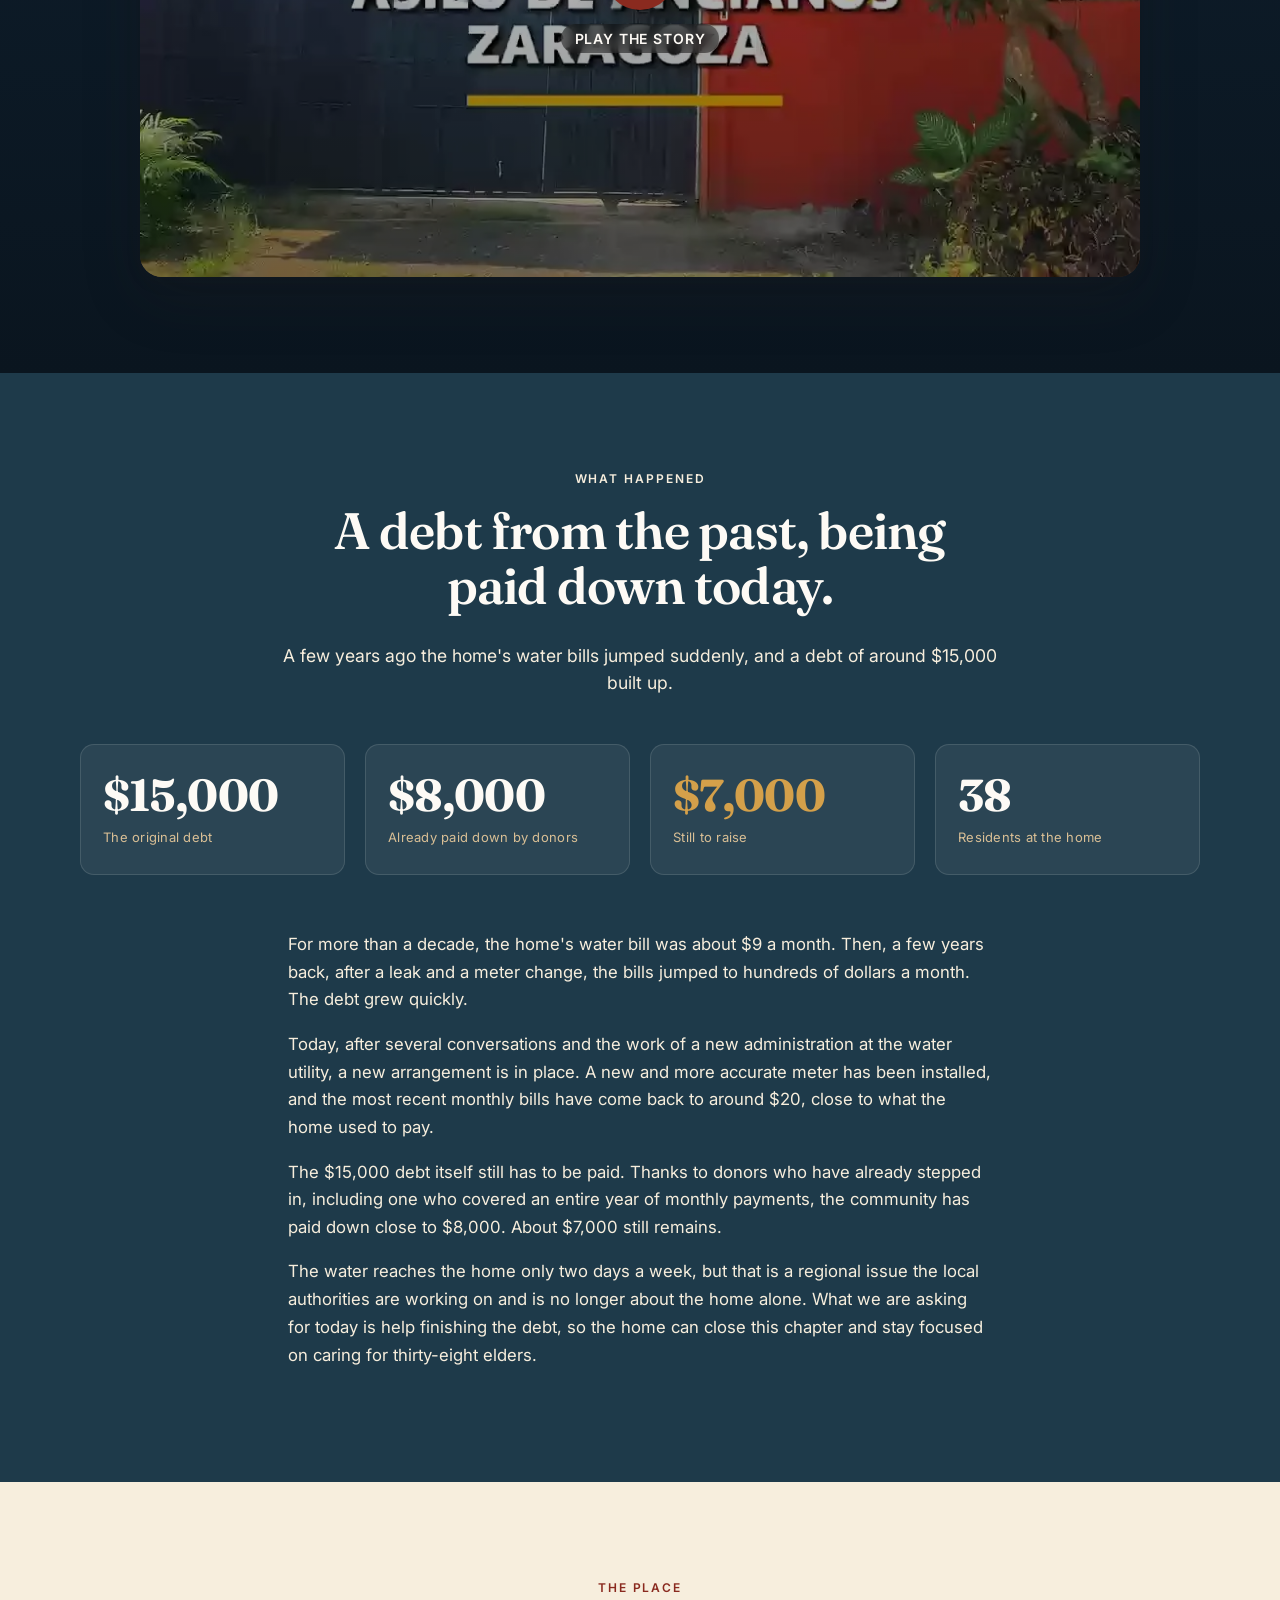
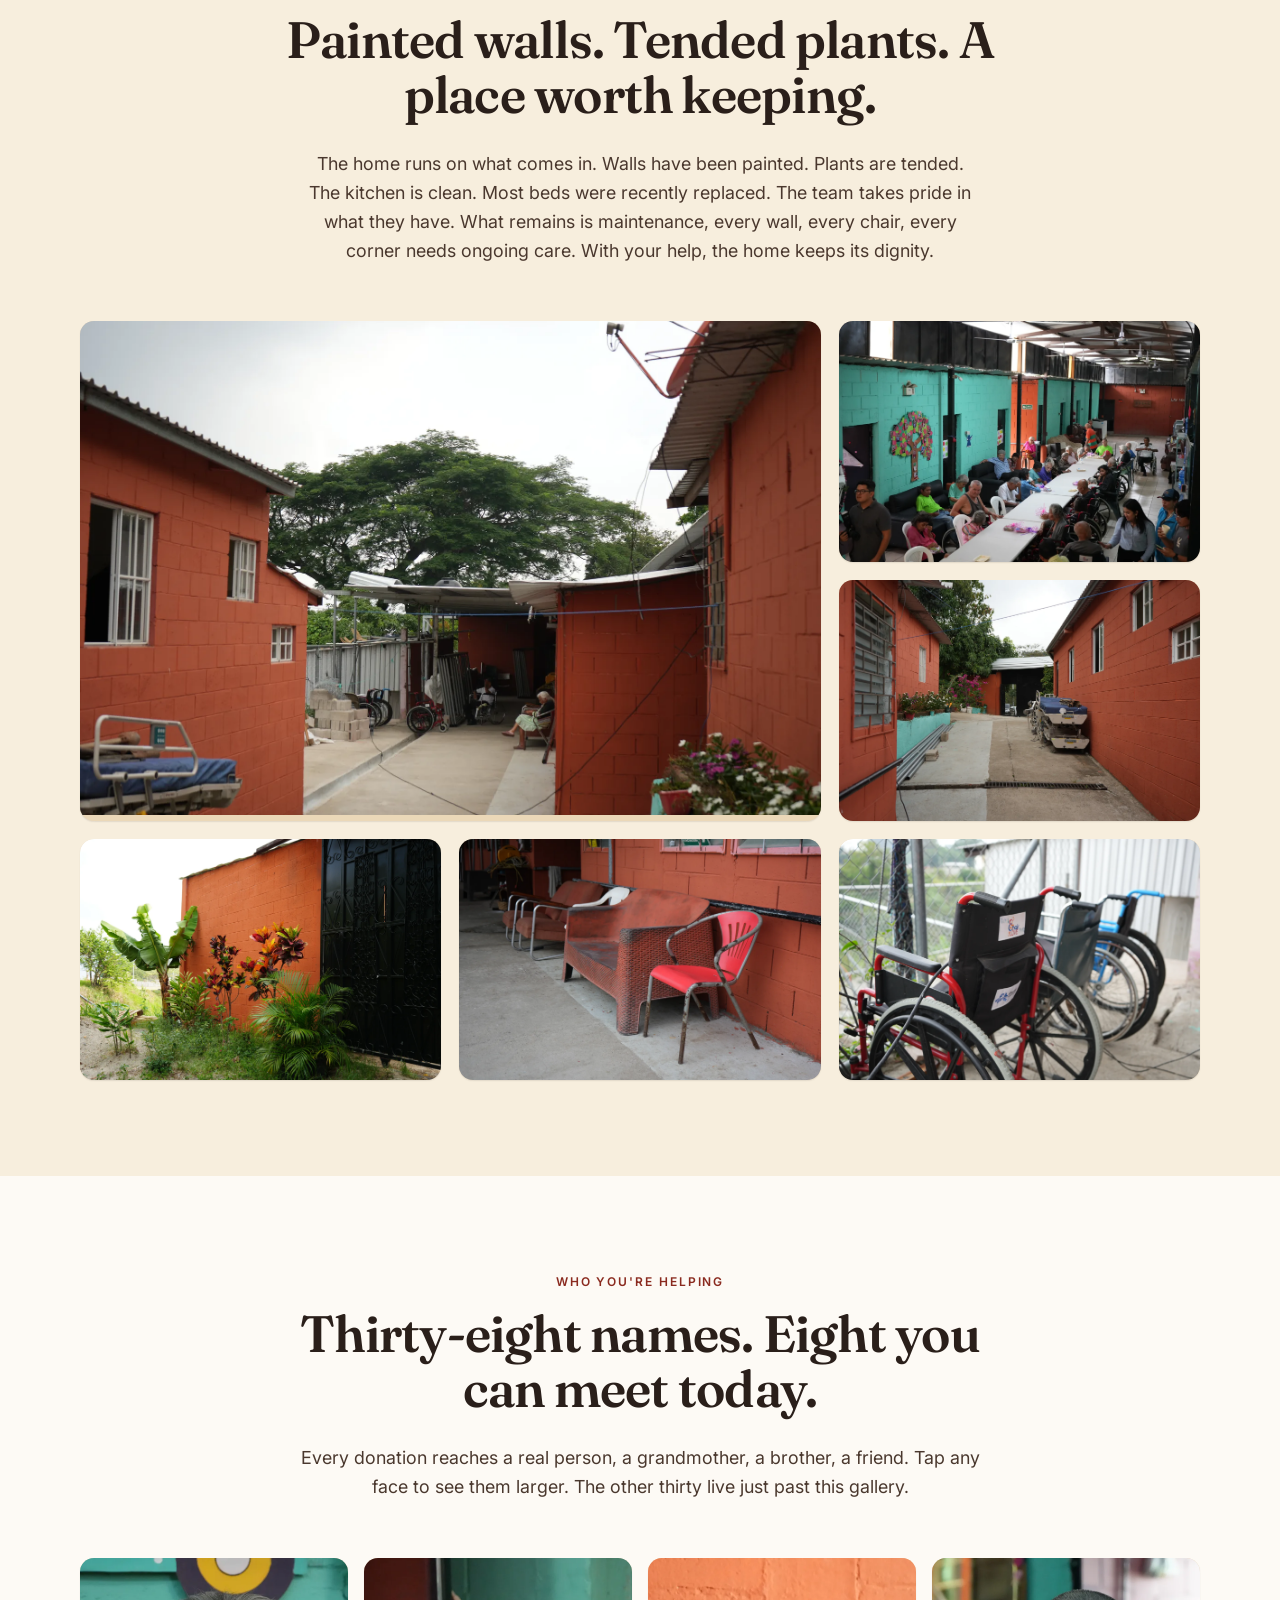
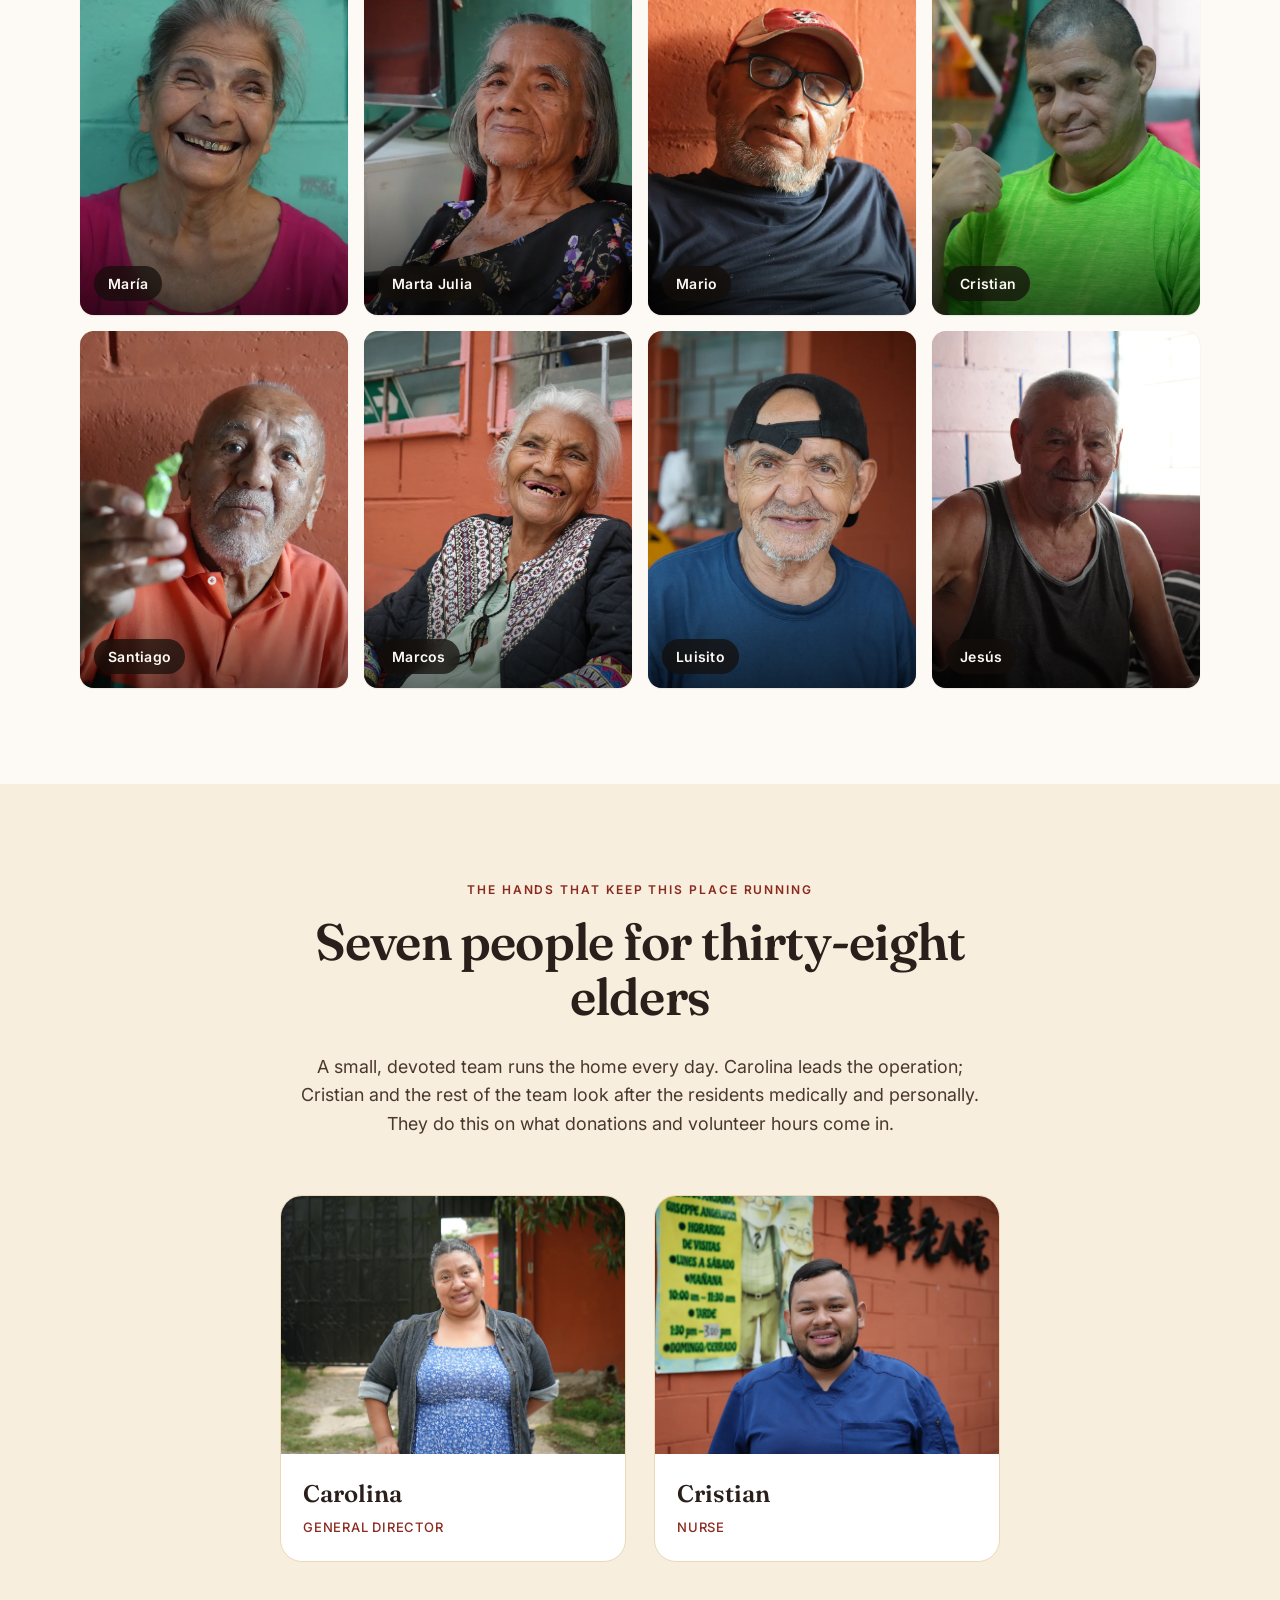
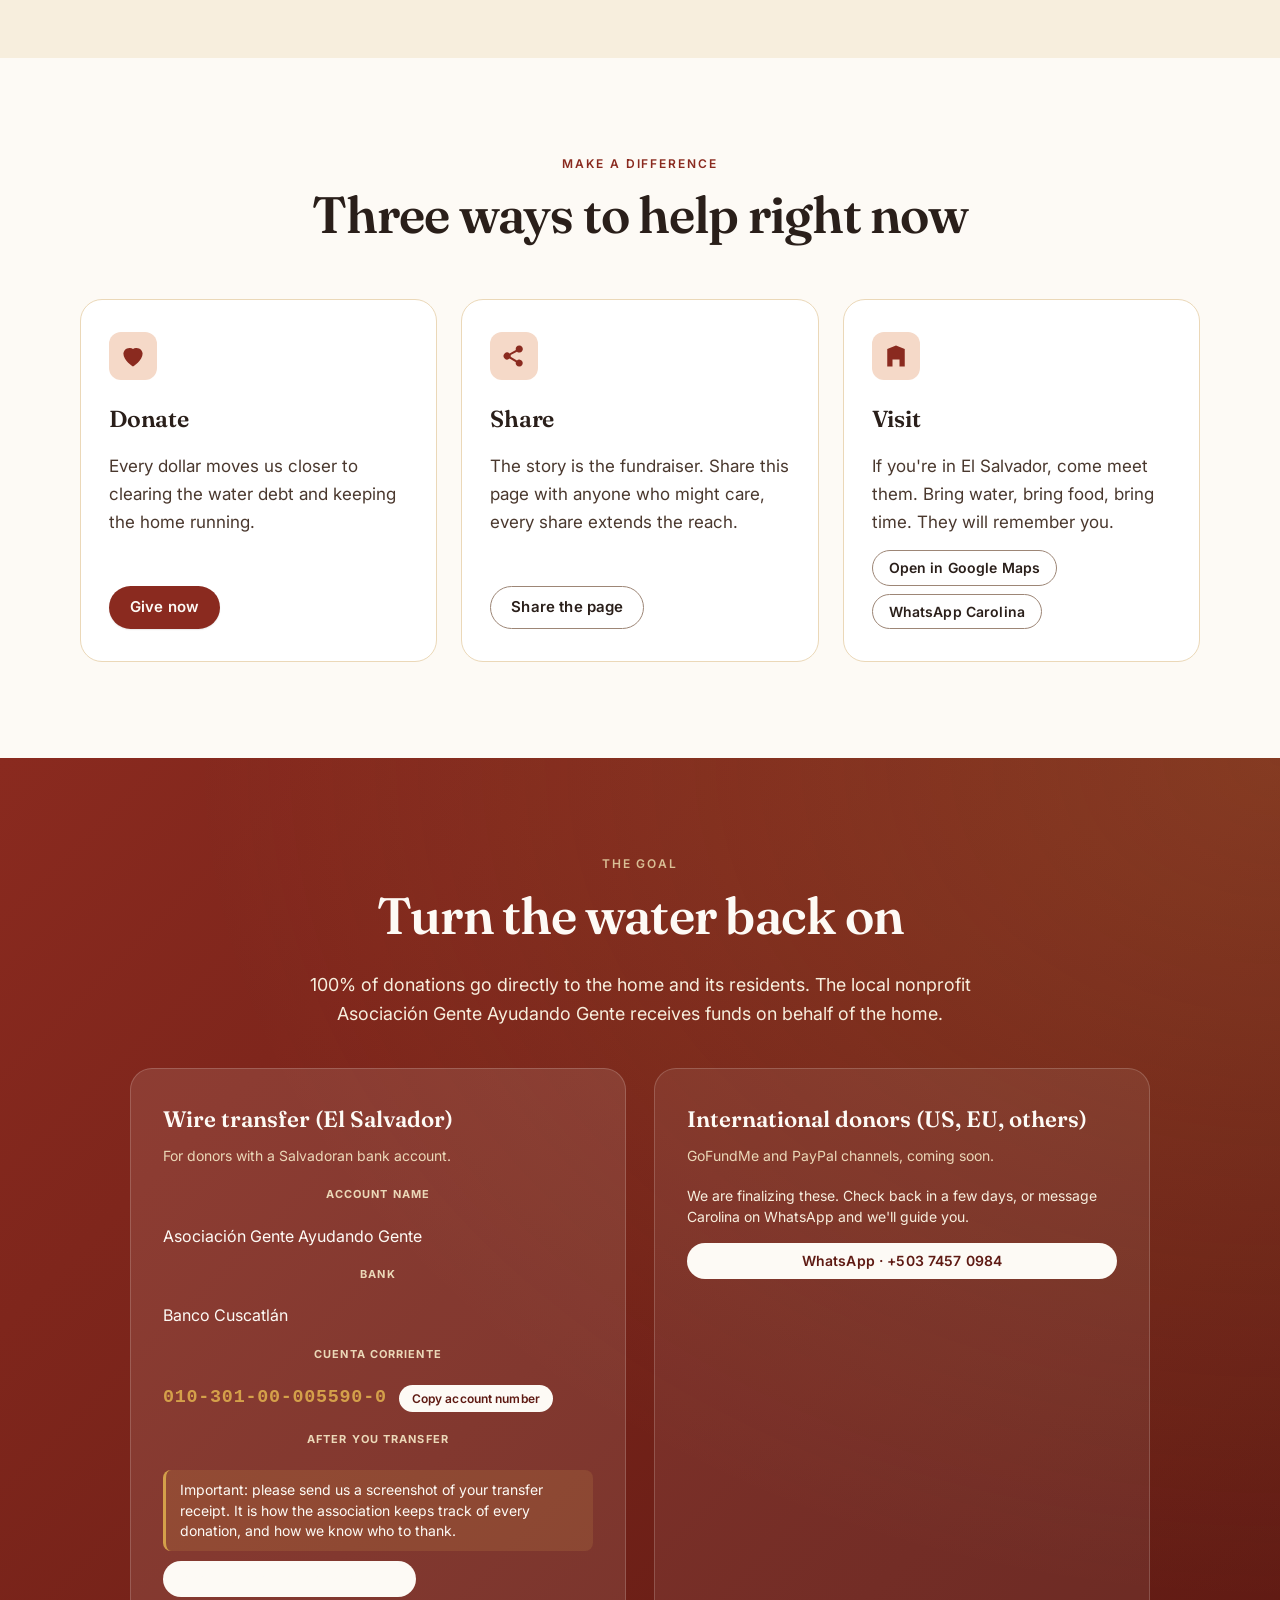
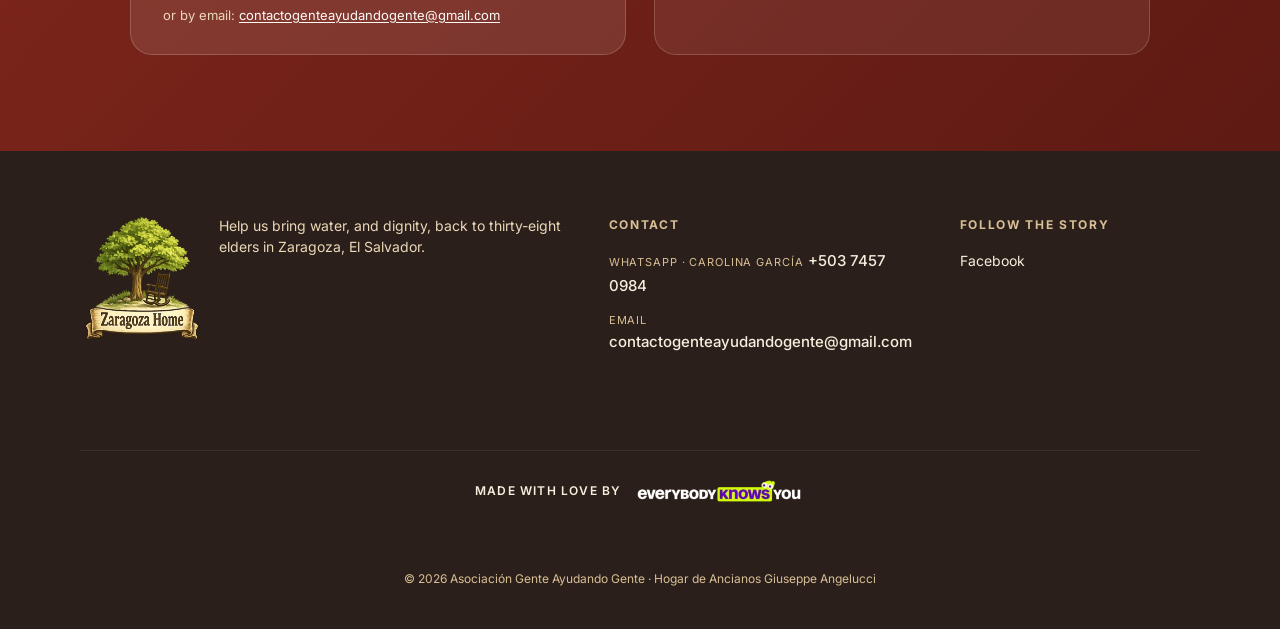
==== commit b6a5b40c: "Donate boxes: ask donors to send a screenshot of their transfer receipt (WhatsApp button with prefil" ====
--- a/index.html
+++ b/index.html
@@ -69,7 +69,7 @@
   <link rel="preconnect" href="https://fonts.gstatic.com" crossorigin />
   <link href="https://fonts.googleapis.com/css2?family=Fraunces:opsz,wght@9..144,400;9..144,600;9..144,800&family=Inter:wght@400;500;600;700&display=swap" rel="stylesheet" />
 
-  <link rel="stylesheet" href="css/style.css?v=13" />
+  <link rel="stylesheet" href="css/style.css?v=14" />
 </head>
 <body>
 
@@ -451,8 +451,12 @@
                 <span class="bank-account-number" data-i18n="donate_section.local_account_value">010-301-00-005590-0</span>
                 <button type="button" class="btn btn-light btn-sm copy-account" data-copy-value="010-301-00-005590-0" data-i18n="donate_section.local_copy">Copy account number</button>
               </dd>
-              <dt data-i18n="donate_section.local_email_label">Confirm transfer to</dt>
-              <dd><a href="mailto:contactogenteayudandogente@gmail.com" data-i18n="donate_section.local_email_value">contactogenteayudandogente@gmail.com</a></dd>
+              <dt data-i18n="donate_section.receipt_label">After you transfer</dt>
+              <dd class="receipt-step">
+                <p class="receipt-note" data-i18n="donate_section.receipt_note">Important: please send us a screenshot of your transfer receipt.</p>
+                <a class="btn btn-light btn-sm receipt-btn" href="https://wa.me/50374570984?text=Hi%21%20I%20just%20made%20a%20donation%20to%20Zaragoza%20Home.%20Here%20is%20the%20screenshot%20of%20my%20transfer%20receipt%3A" data-i18n-attr="href:donate_section.receipt_href" target="_blank" rel="noopener"><span data-i18n="donate_section.receipt_btn">Send screenshot on WhatsApp</span></a>
+                <p class="receipt-alt"><span data-i18n="donate_section.receipt_or">or by email:</span> <a href="mailto:contactogenteayudandogente@gmail.com">contactogenteayudandogente@gmail.com</a></p>
+              </dd>
             </dl>
           </div>
 
@@ -520,6 +524,6 @@
     </div>
   </div>
 
-  <script src="js/main.js?v=13"></script>
+  <script src="js/main.js?v=14"></script>
 </body>
 </html>
--- a/css/style.css
+++ b/css/style.css
@@ -1633,3 +1633,13 @@
 @media (prefers-reduced-motion: reduce) {
   .xmas-lights span, .btn-xmas, .btn-xmas::after, .xmas-ornament { animation: none !important; }
 }
+
+/* ---- Receipt / screenshot step in donate boxes ---- */
+.receipt-step { display: flex; flex-direction: column; align-items: flex-start; gap: 10px; }
+.receipt-note {
+  margin: 0; padding: 10px 14px; border-radius: var(--radius-sm);
+  background: rgba(212,160,74,0.16); border-left: 3px solid var(--c-gold);
+  font-size: 14px; line-height: 1.45; color: var(--c-cream-50);
+}
+.receipt-alt { margin: 0; font-size: 13px; color: var(--c-cream-200); }
+.receipt-alt a { color: var(--c-cream-50); text-decoration: underline; text-underline-offset: 2px; word-break: break-all; }
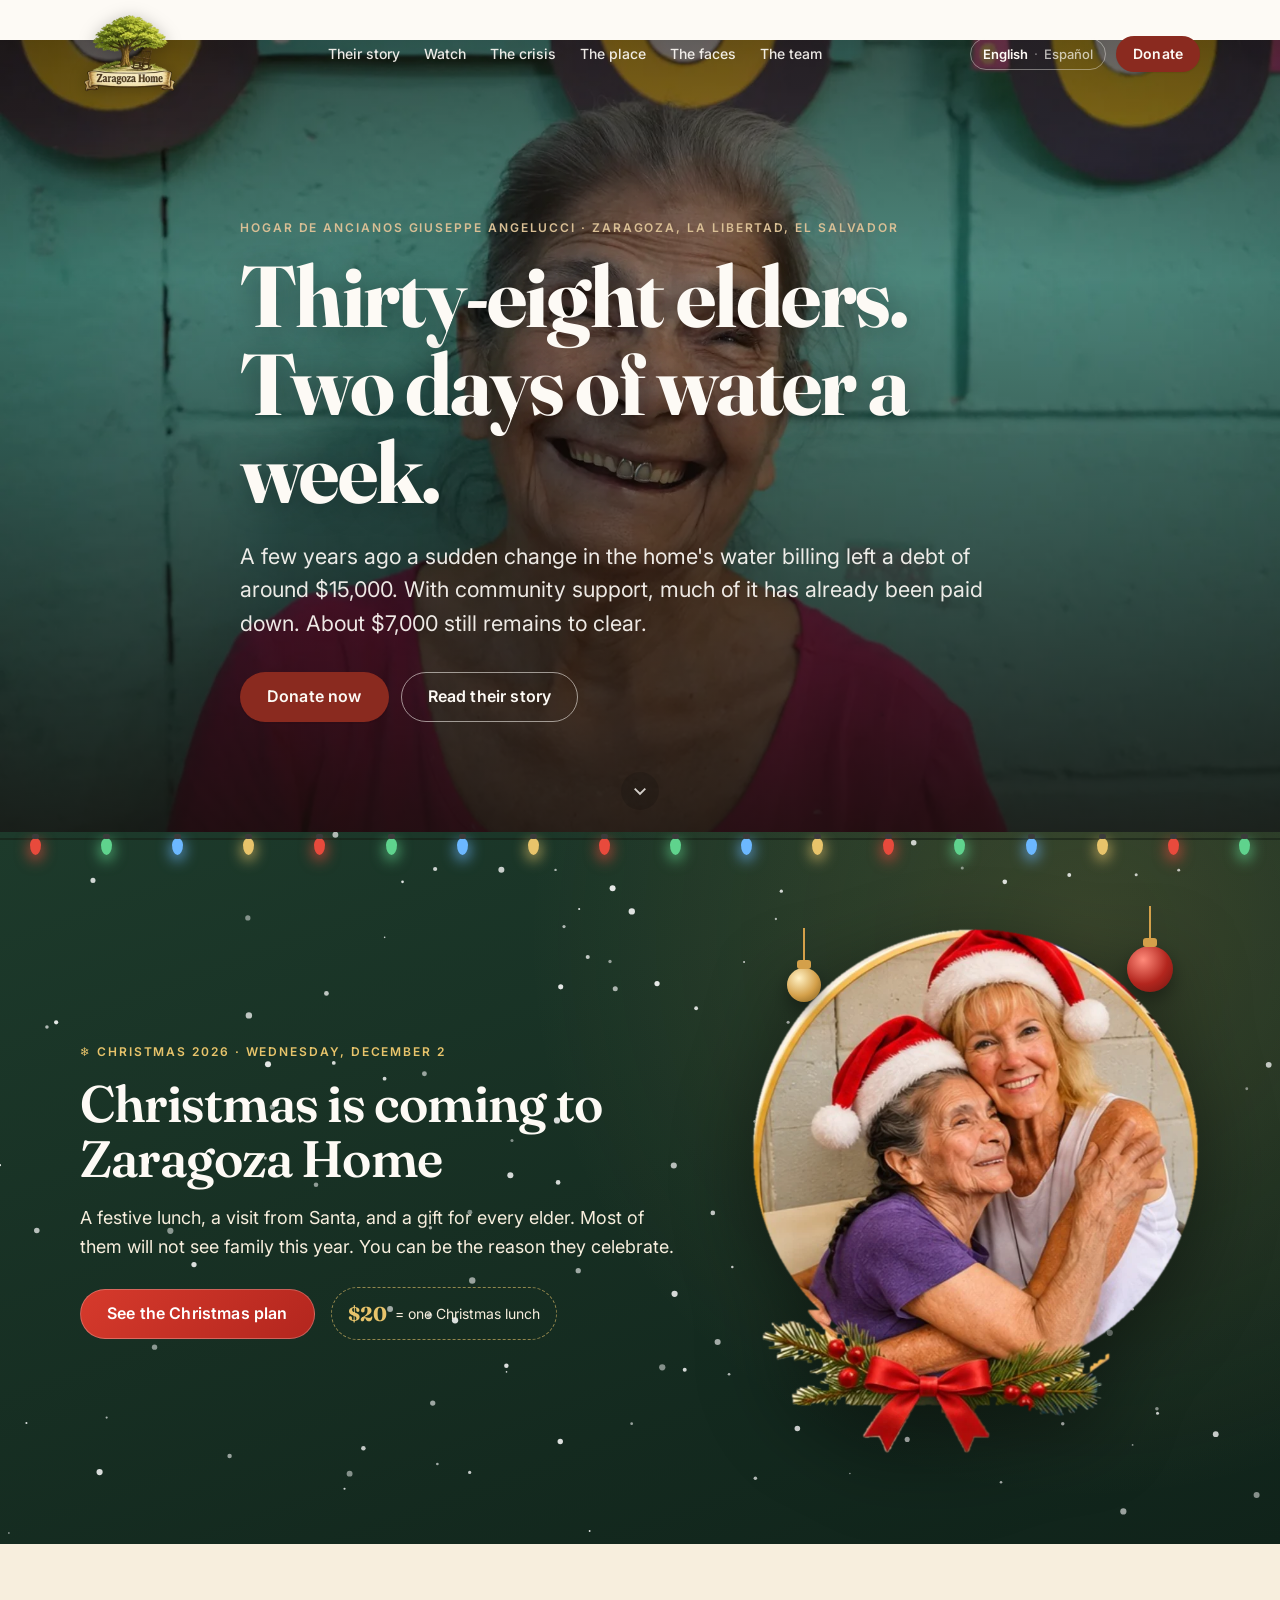
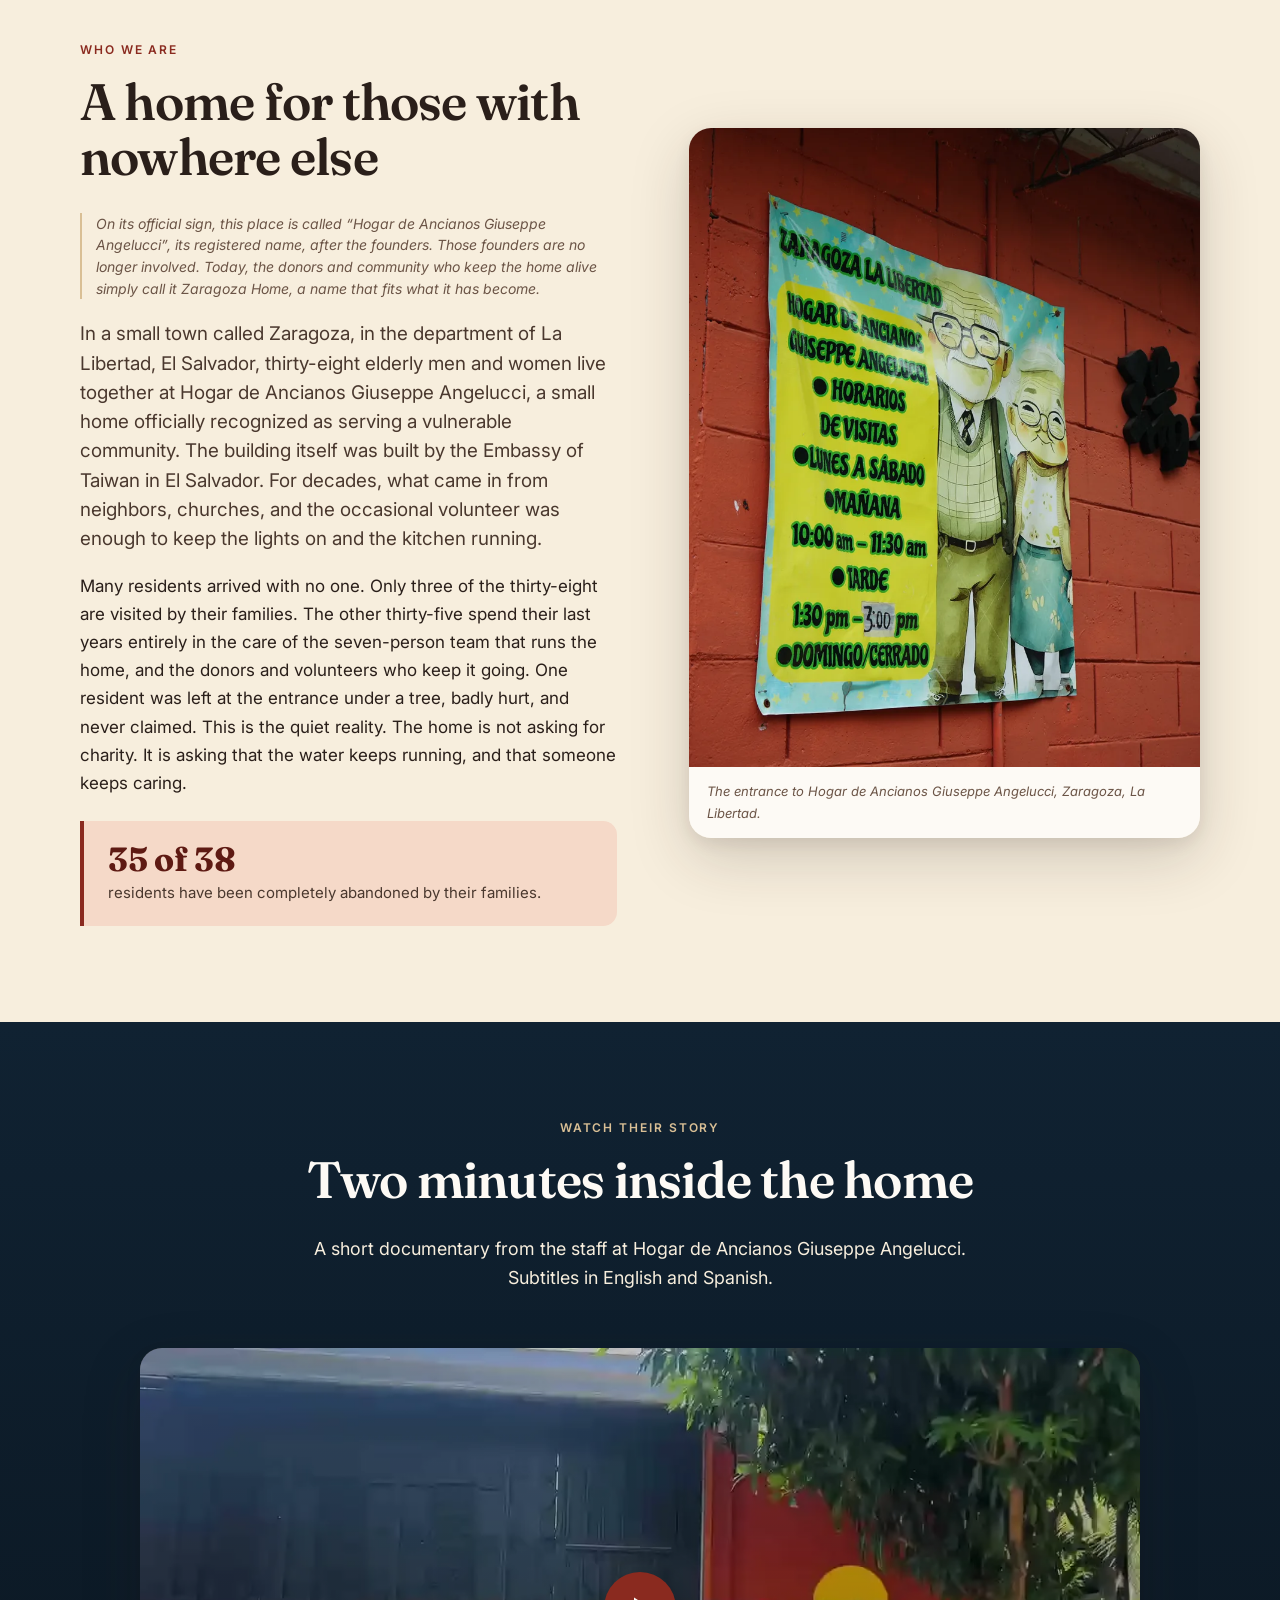
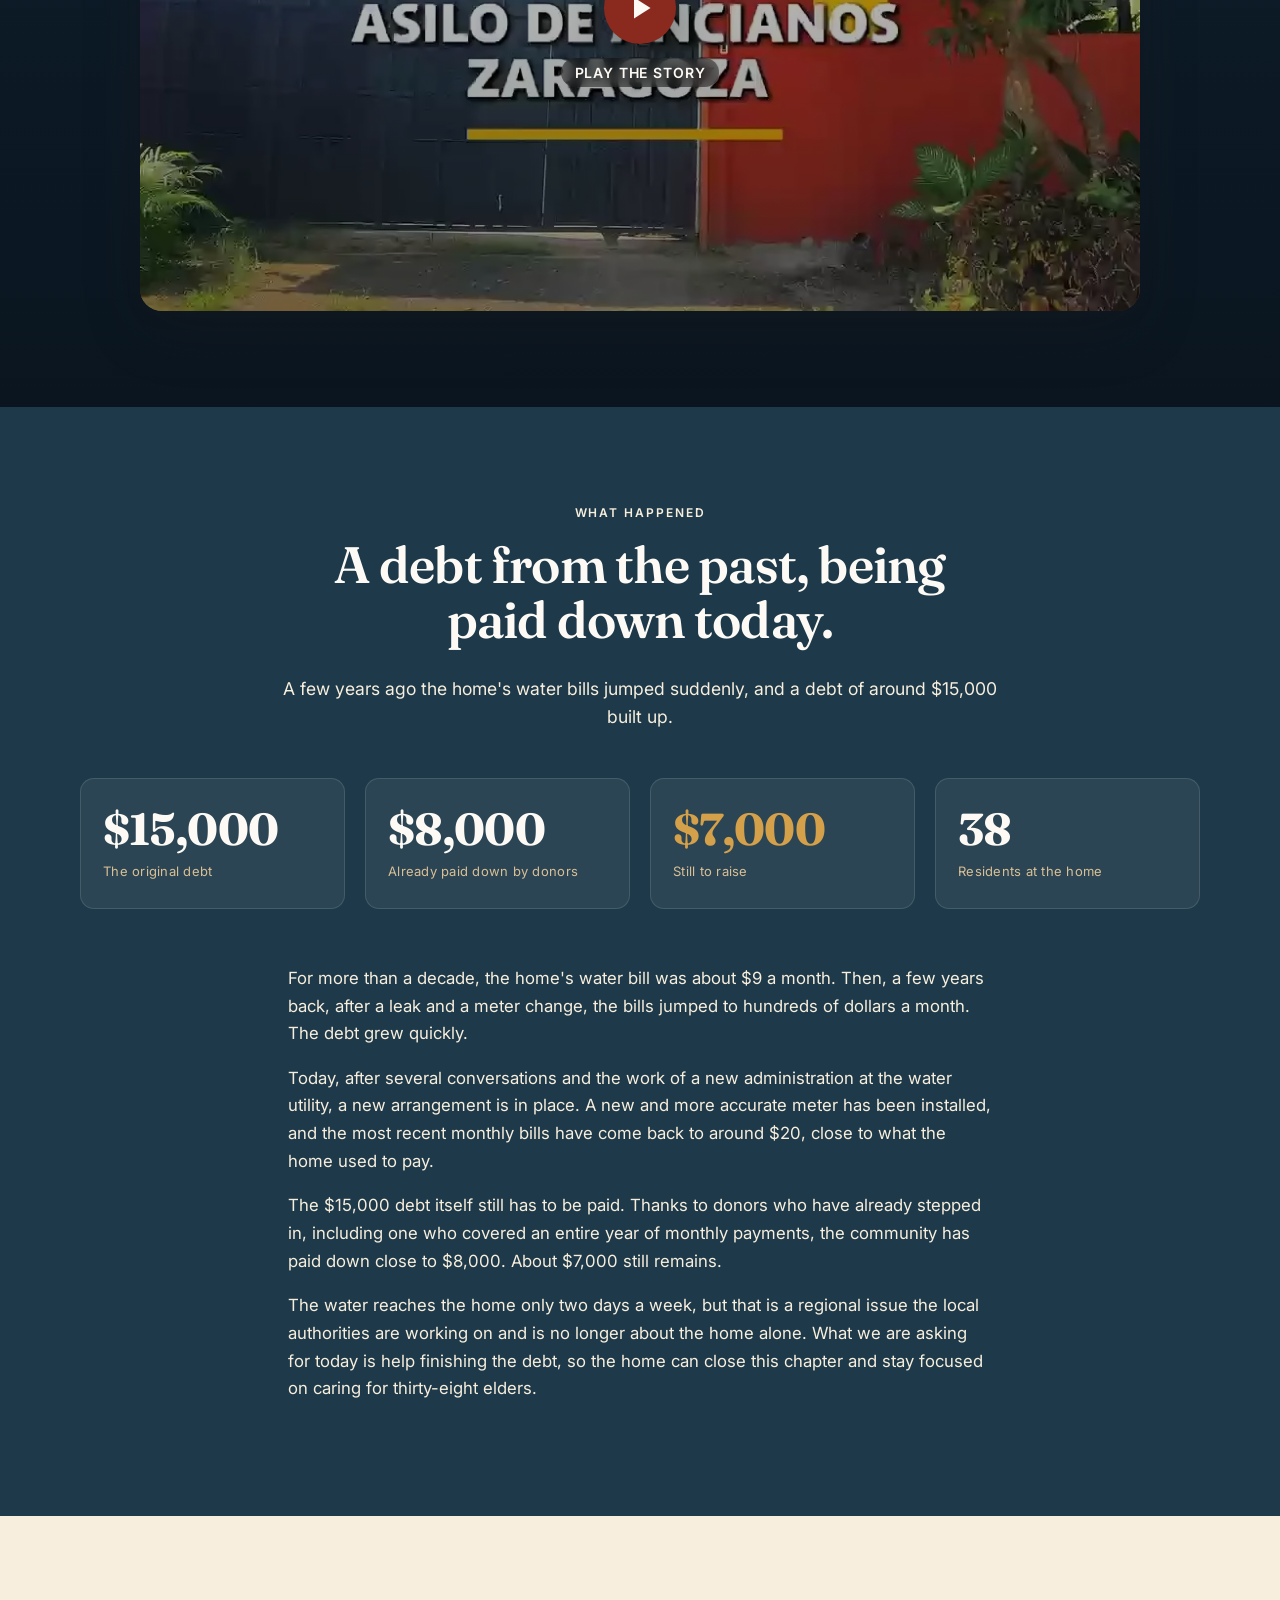
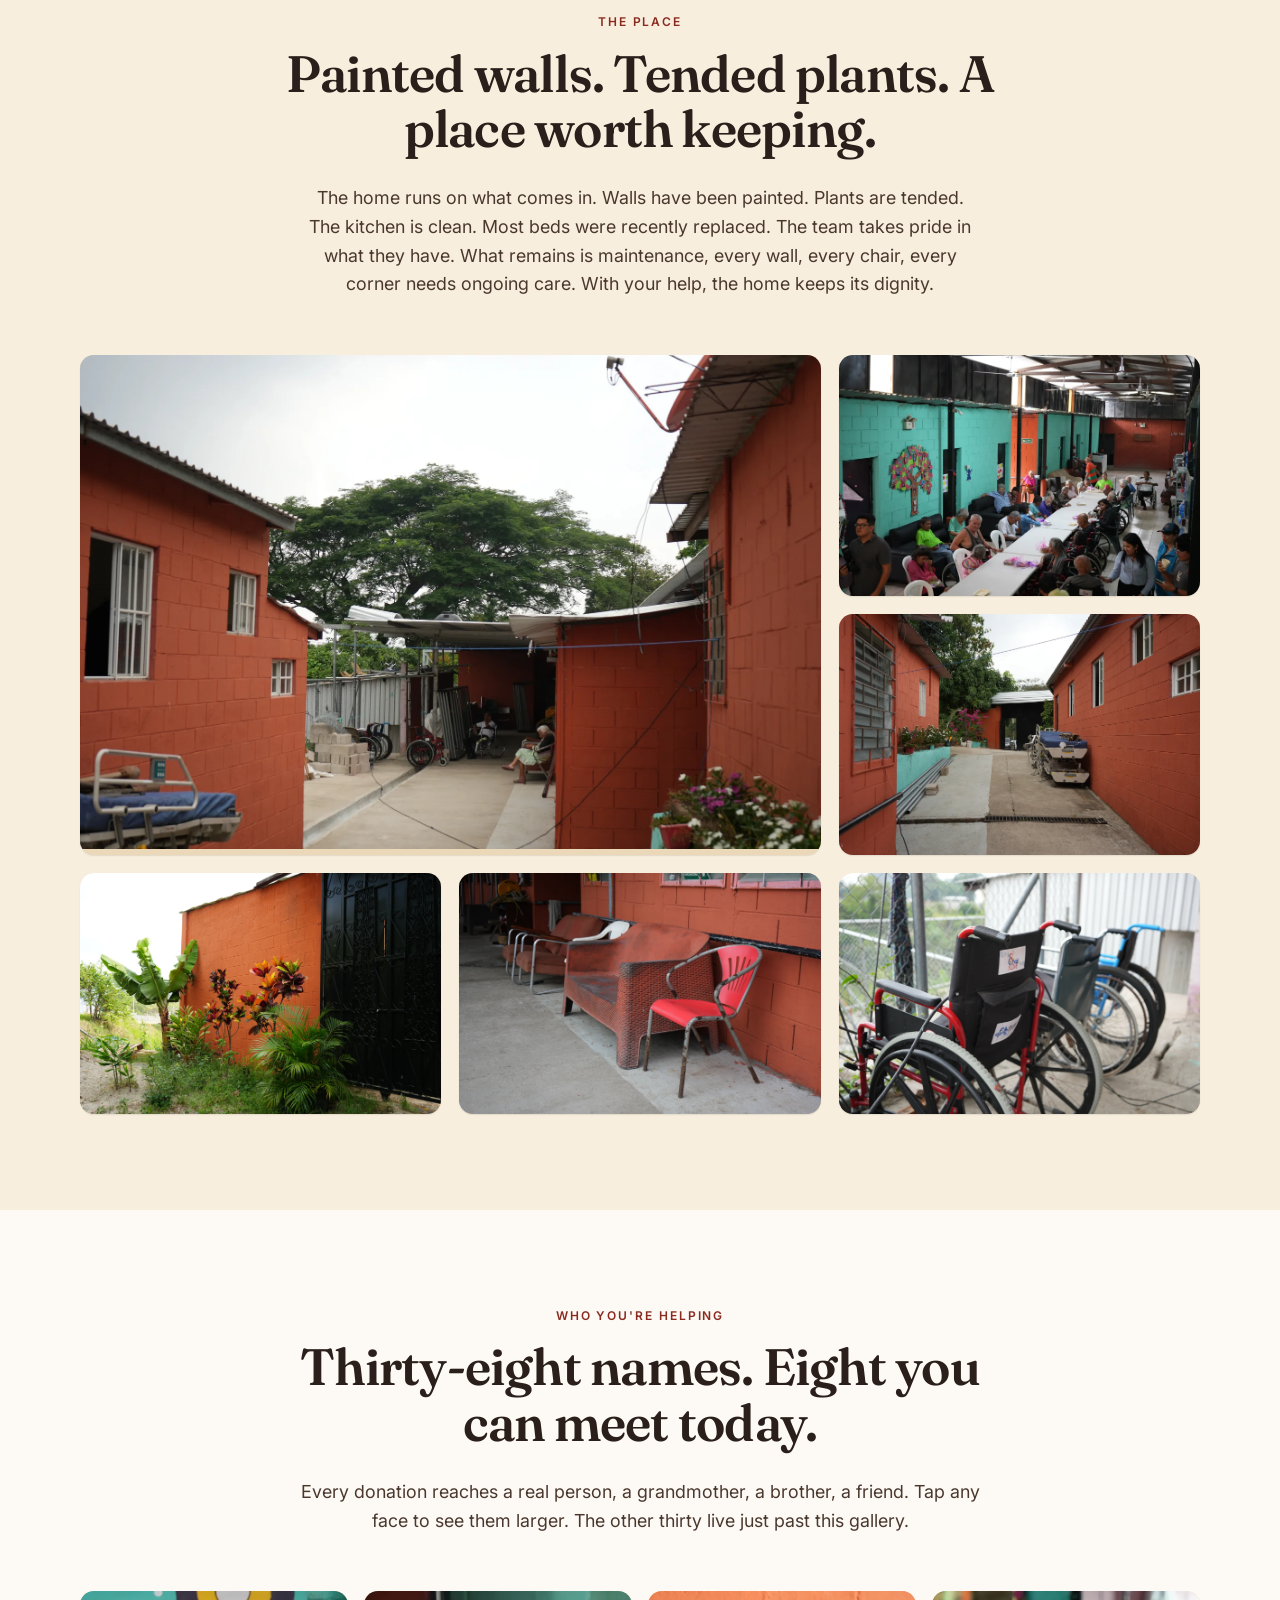
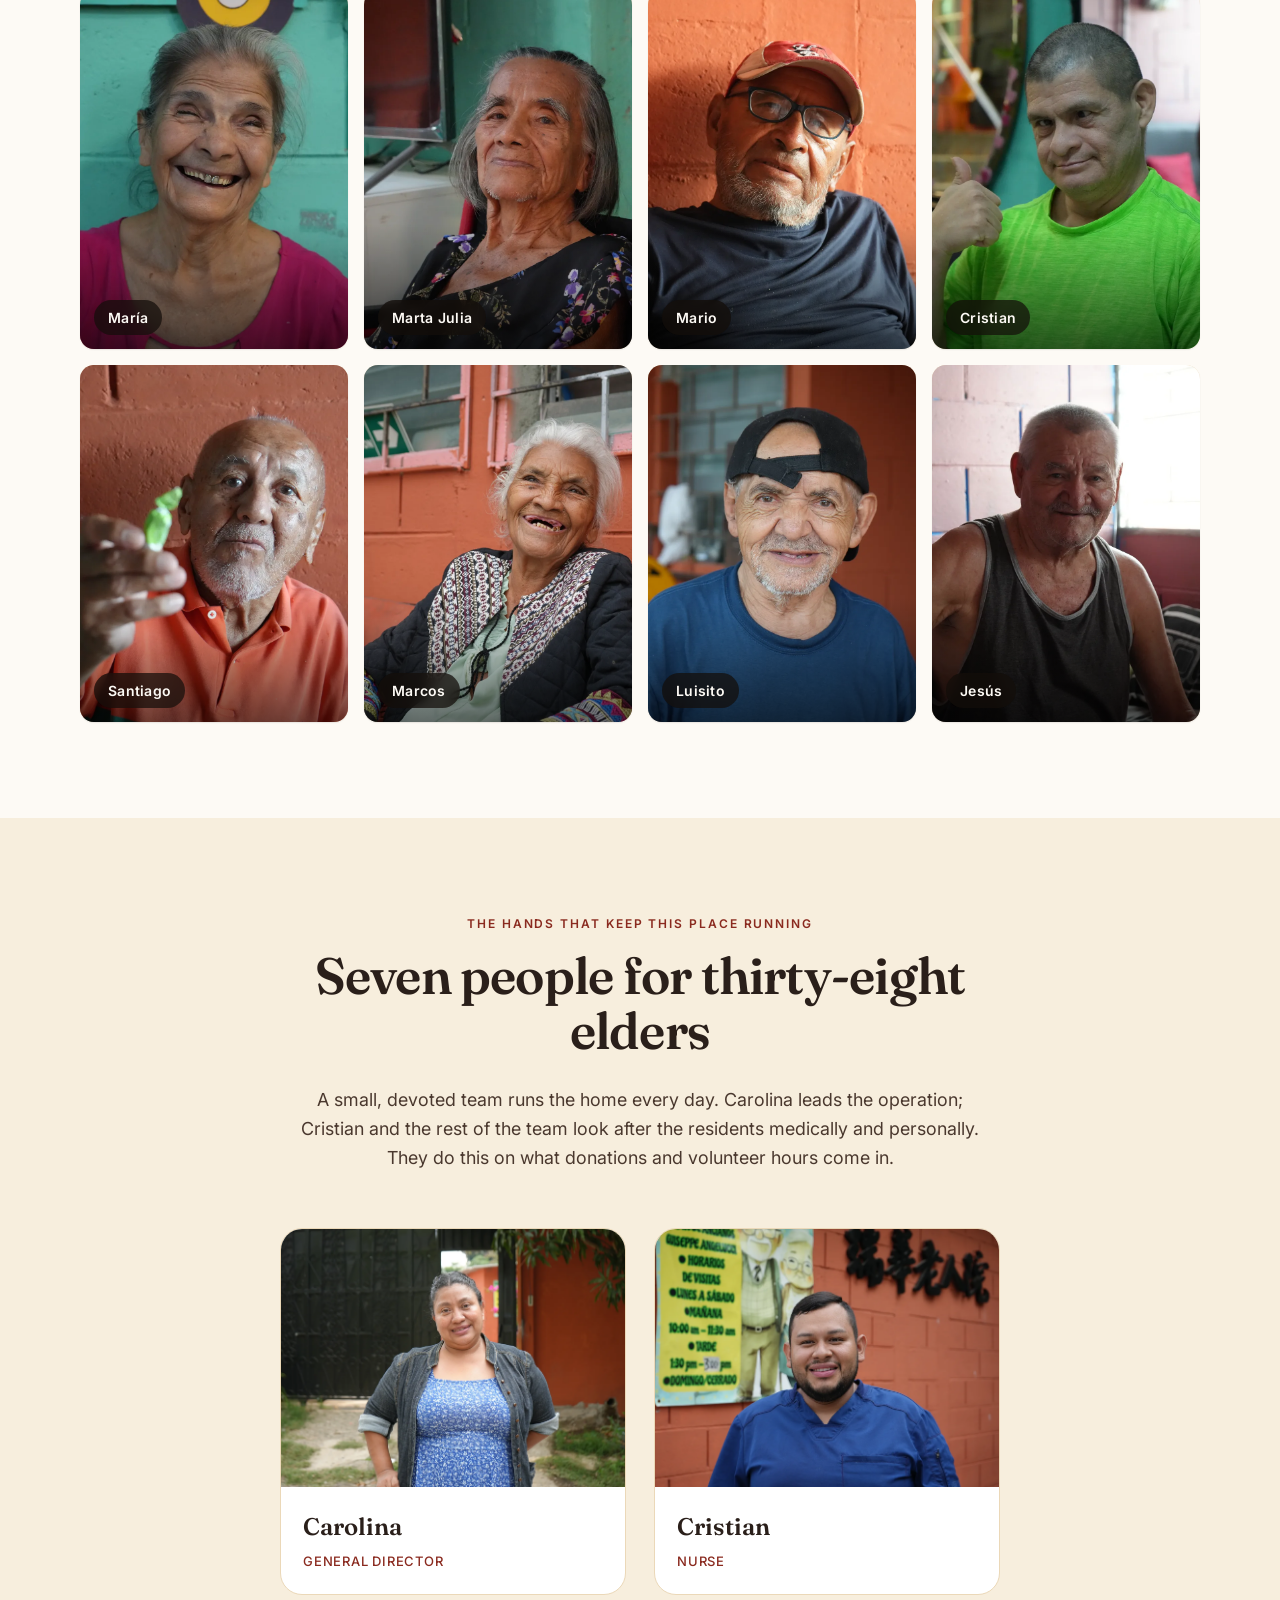
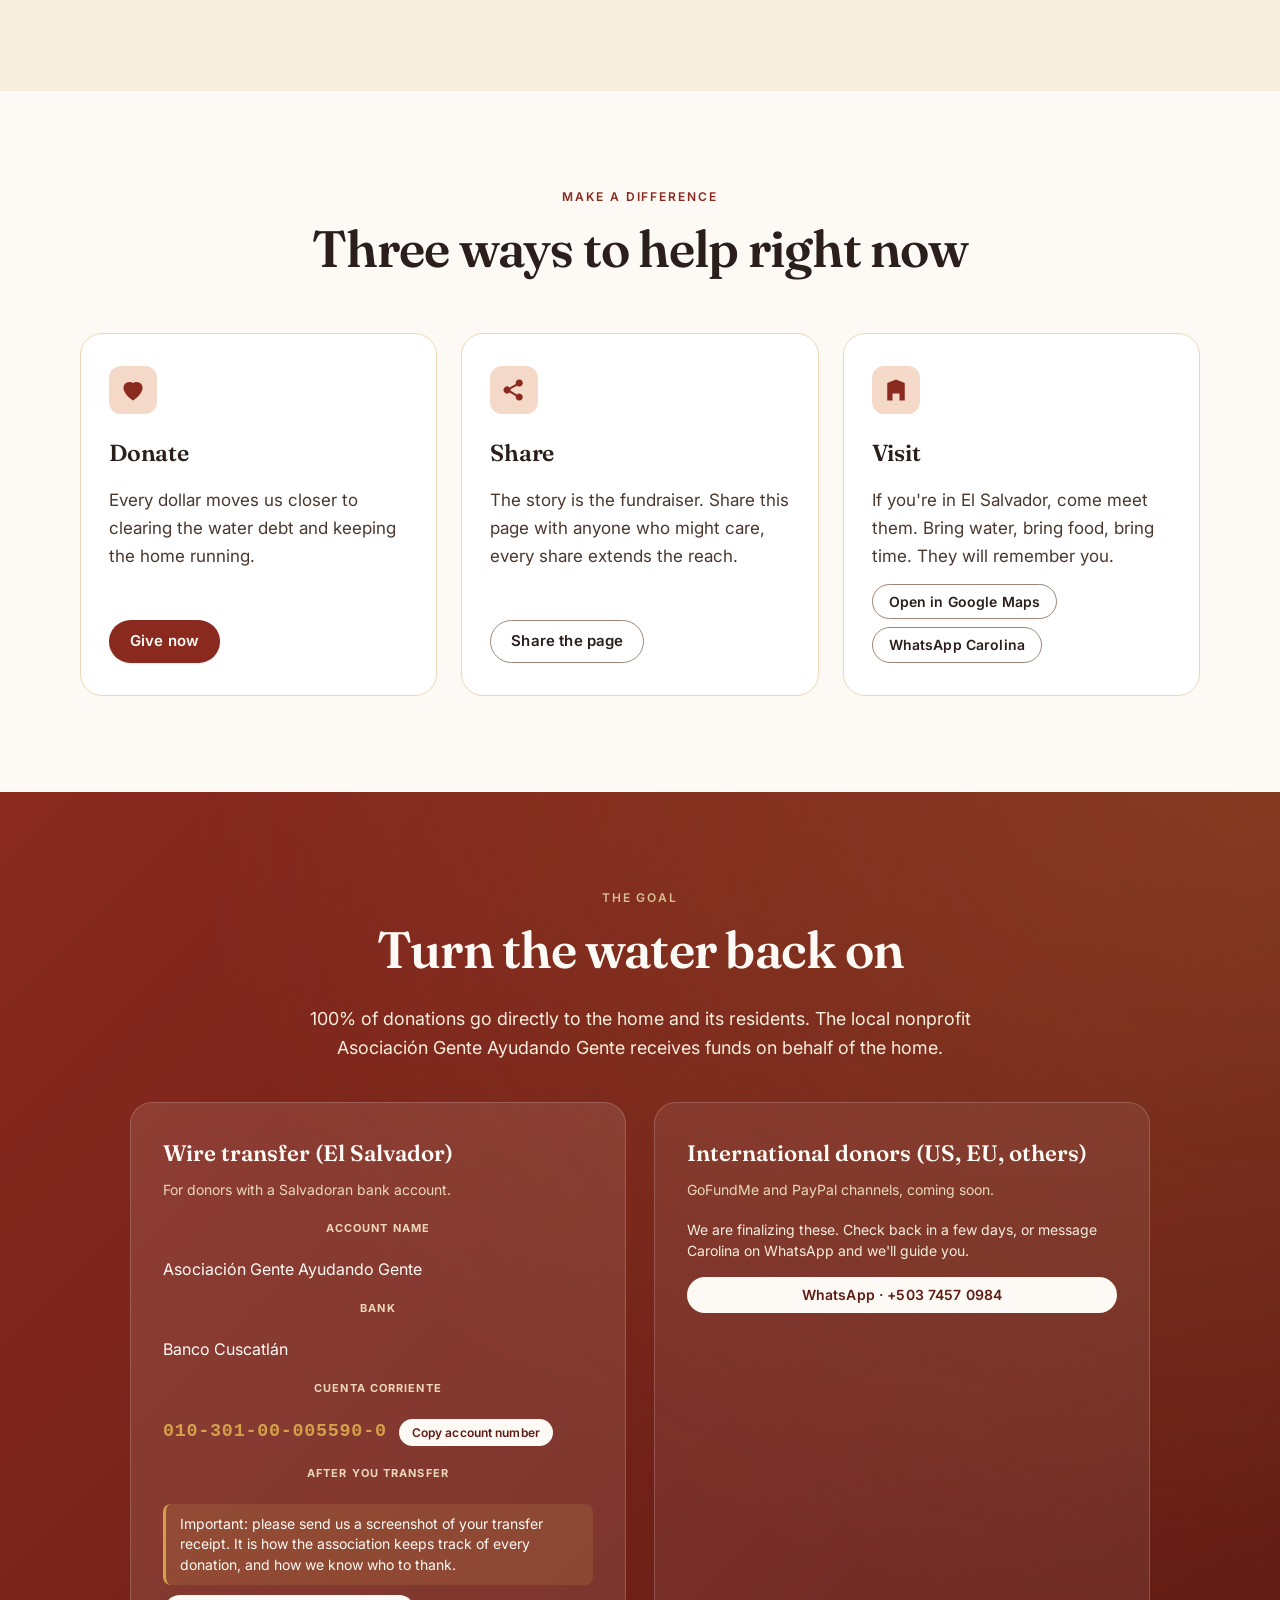
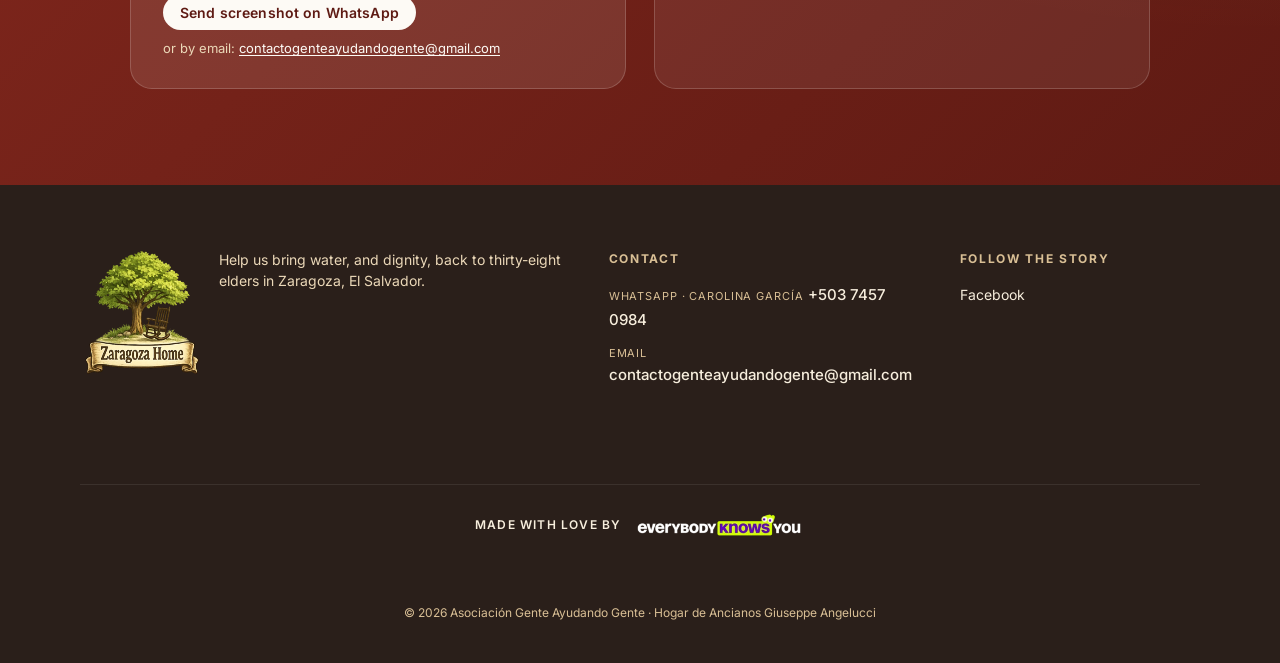
==== commit 72b20620: "Christmas fixes: visible WhatsApp receipt button, square Moments cards, round Santa-hat photo on hom" ====
--- a/index.html
+++ b/index.html
@@ -69,7 +69,7 @@
   <link rel="preconnect" href="https://fonts.gstatic.com" crossorigin />
   <link href="https://fonts.googleapis.com/css2?family=Fraunces:opsz,wght@9..144,400;9..144,600;9..144,800&family=Inter:wght@400;500;600;700&display=swap" rel="stylesheet" />
 
-  <link rel="stylesheet" href="css/style.css?v=14" />
+  <link rel="stylesheet" href="css/style.css?v=15" />
 </head>
 <body>
 
@@ -144,12 +144,12 @@
             <span class="xmas-price-chip"><strong>$20</strong> <span data-i18n="xmas_banner.chip">= one Christmas lunch</span></span>
           </div>
         </div>
-        <a class="xmas-band-photo" href="christmas/" aria-label="Christmas 2026 at Zaragoza Home">
+        <a class="xmas-band-round" href="christmas/" aria-label="Christmas 2026 at Zaragoza Home">
           <span class="xmas-ornament" aria-hidden="true"></span>
           <span class="xmas-ornament xmas-ornament--gold" aria-hidden="true"></span>
           <picture>
-            <source srcset="img/optimized/xmas-table-600.webp" media="(max-width: 720px)" type="image/webp" />
-            <img src="img/optimized/xmas-table-960.webp" alt="Residents sharing Christmas lunch at a long table next to a Christmas tree." width="960" height="1280" loading="lazy" />
+            <source srcset="img/optimized/xmas-round-460.webp" media="(max-width: 720px)" type="image/webp" />
+            <img src="img/optimized/xmas-round-707.webp" alt="A resident and a visitor in Santa hats sharing a hug, framed with a Christmas garland." width="707" height="829" loading="lazy" />
           </picture>
         </a>
       </div>
@@ -524,6 +524,6 @@
     </div>
   </div>
 
-  <script src="js/main.js?v=14"></script>
+  <script src="js/main.js?v=15"></script>
 </body>
 </html>
--- a/css/style.css
+++ b/css/style.css
@@ -1643,3 +1643,25 @@
 }
 .receipt-alt { margin: 0; font-size: 13px; color: var(--c-cream-200); }
 .receipt-alt a { color: var(--c-cream-50); text-decoration: underline; text-underline-offset: 2px; word-break: break-all; }
+
+/* ---- Fix: receipt WhatsApp button text was cream-on-cream ---- */
+.bank-details dd a.receipt-btn,
+.bank-details dd a.receipt-btn:hover { color: var(--c-terra-900); text-decoration: none; }
+
+/* ---- Christmas moments: square cards, photo fills the card ---- */
+.xmas-moments .place-photo { aspect-ratio: 1 / 1; }
+.xmas-moments .place-photo:nth-child(2) { transform: none; }
+.xmas-moments .place-photo picture { display: block; width: 100%; height: 100%; }
+
+/* ---- Homepage band: round Santa-hat photo, gently floating ---- */
+.xmas-band-round {
+  position: relative; display: block; max-width: 460px; margin: 0 auto;
+  filter: drop-shadow(0 22px 40px rgba(0,0,0,0.45));
+  animation: xmasFloat 5s ease-in-out infinite;
+}
+.xmas-band-round img { display: block; width: 100%; height: auto; }
+.xmas-band-round:hover { animation-play-state: paused; }
+.xmas-band-round .xmas-ornament { top: 18px; right: 6%; }
+.xmas-band-round .xmas-ornament--gold { right: auto; left: 8%; top: 40px; width: 34px; height: 34px; }
+@keyframes xmasFloat { 0%,100% { transform: translateY(0) rotate(-1deg); } 50% { transform: translateY(-10px) rotate(1deg); } }
+@media (prefers-reduced-motion: reduce) { .xmas-band-round { animation: none; } }
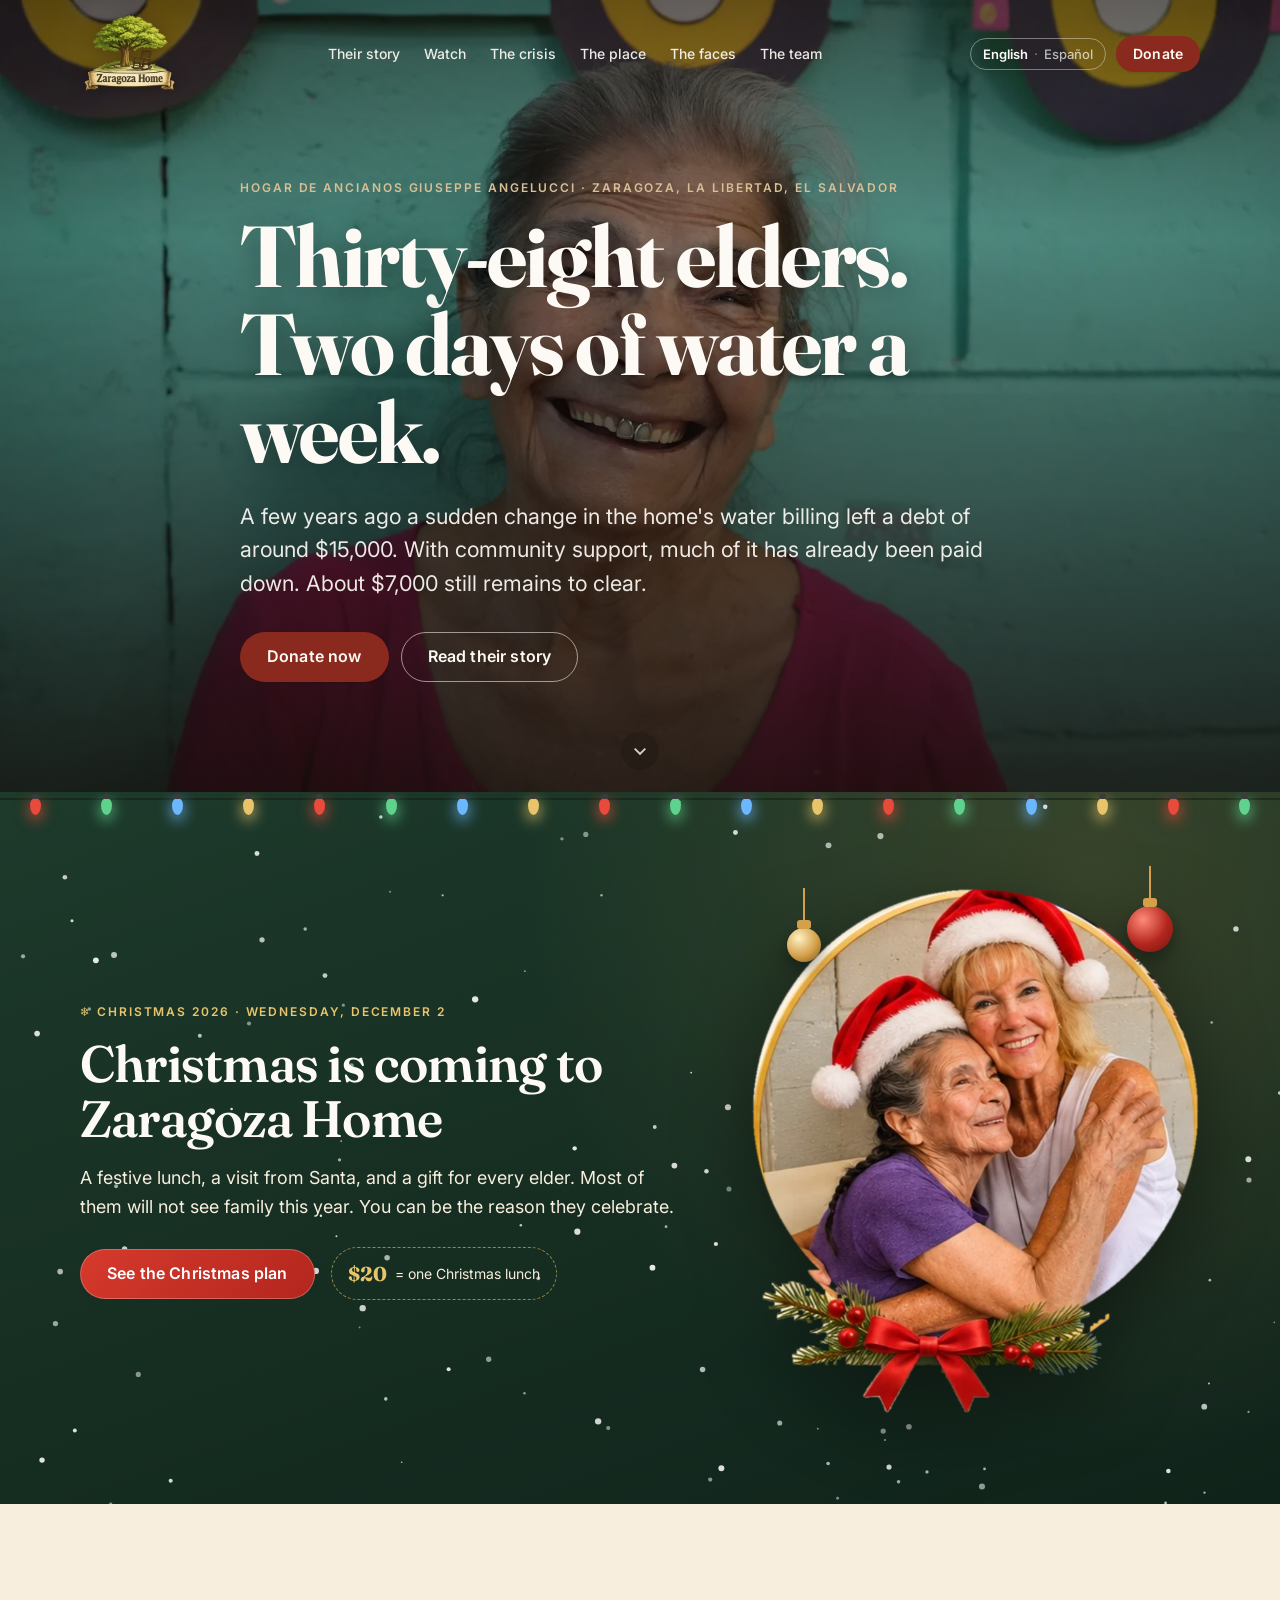
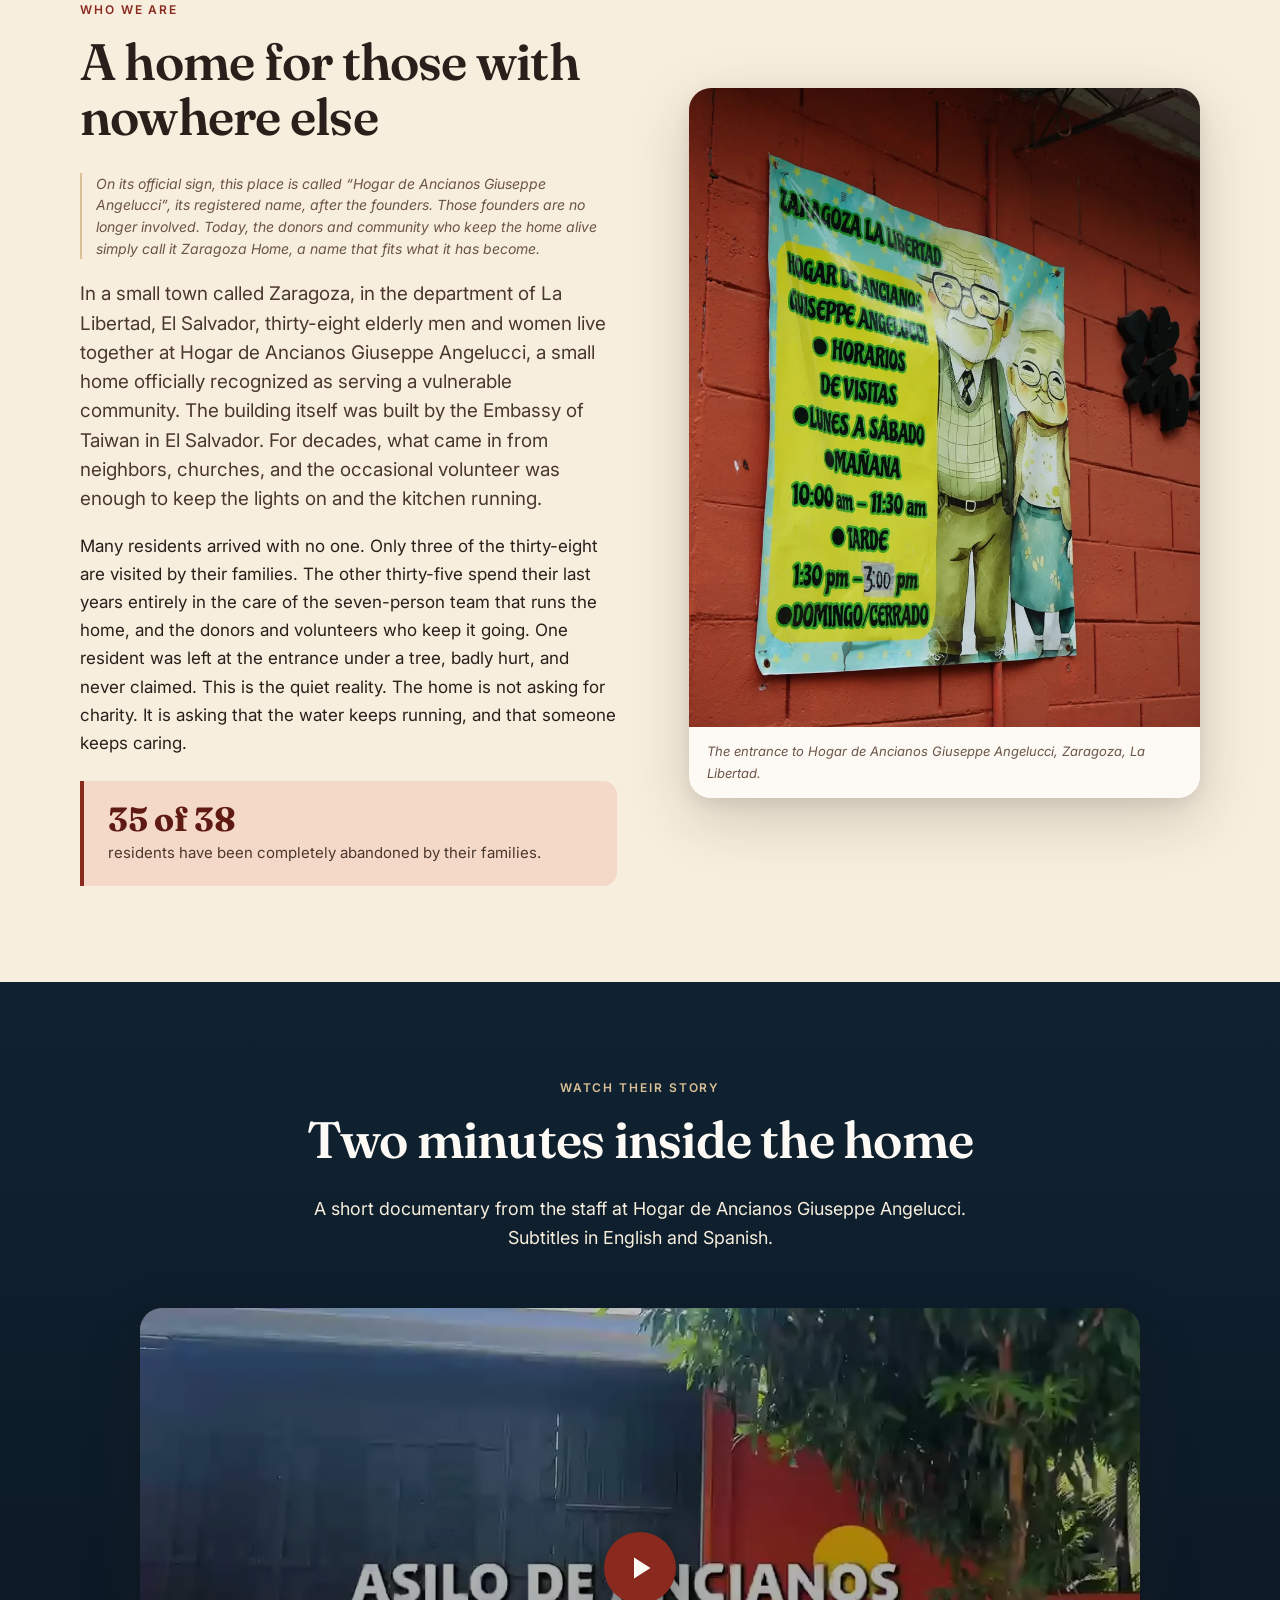
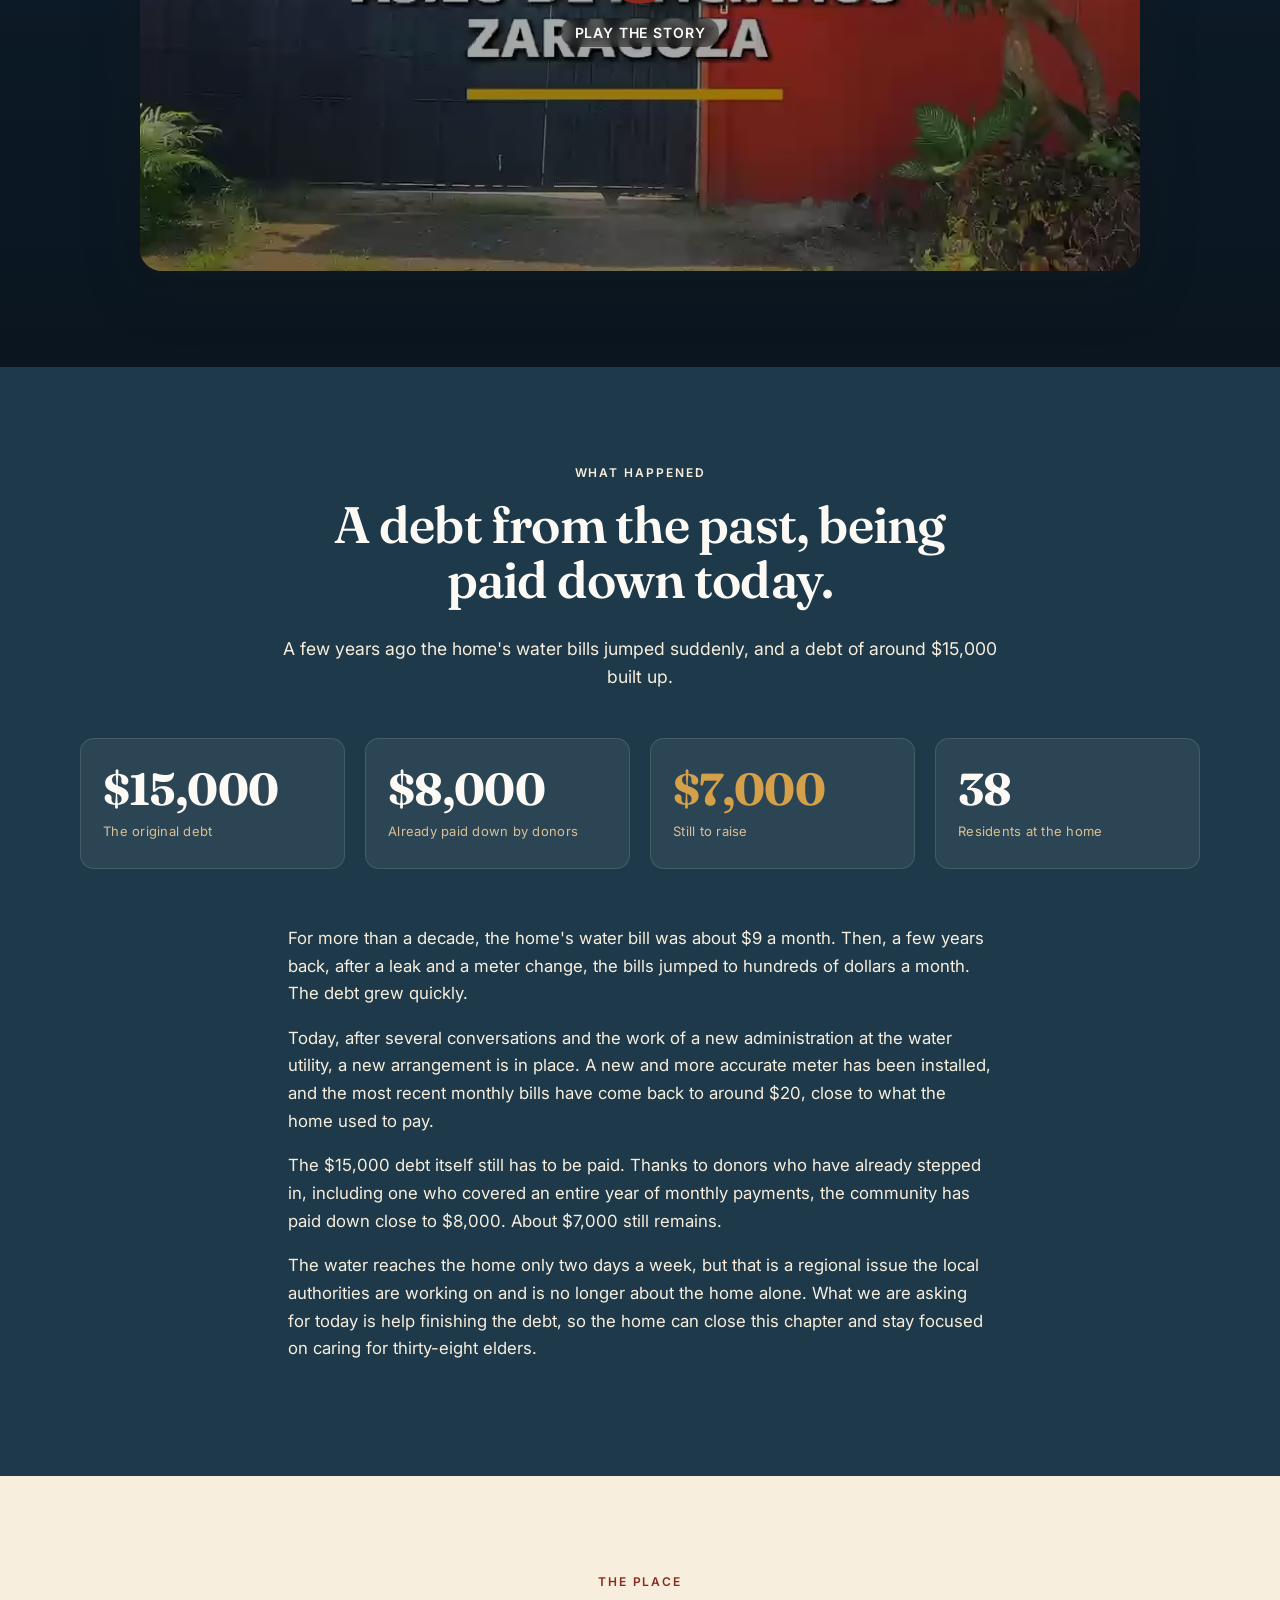
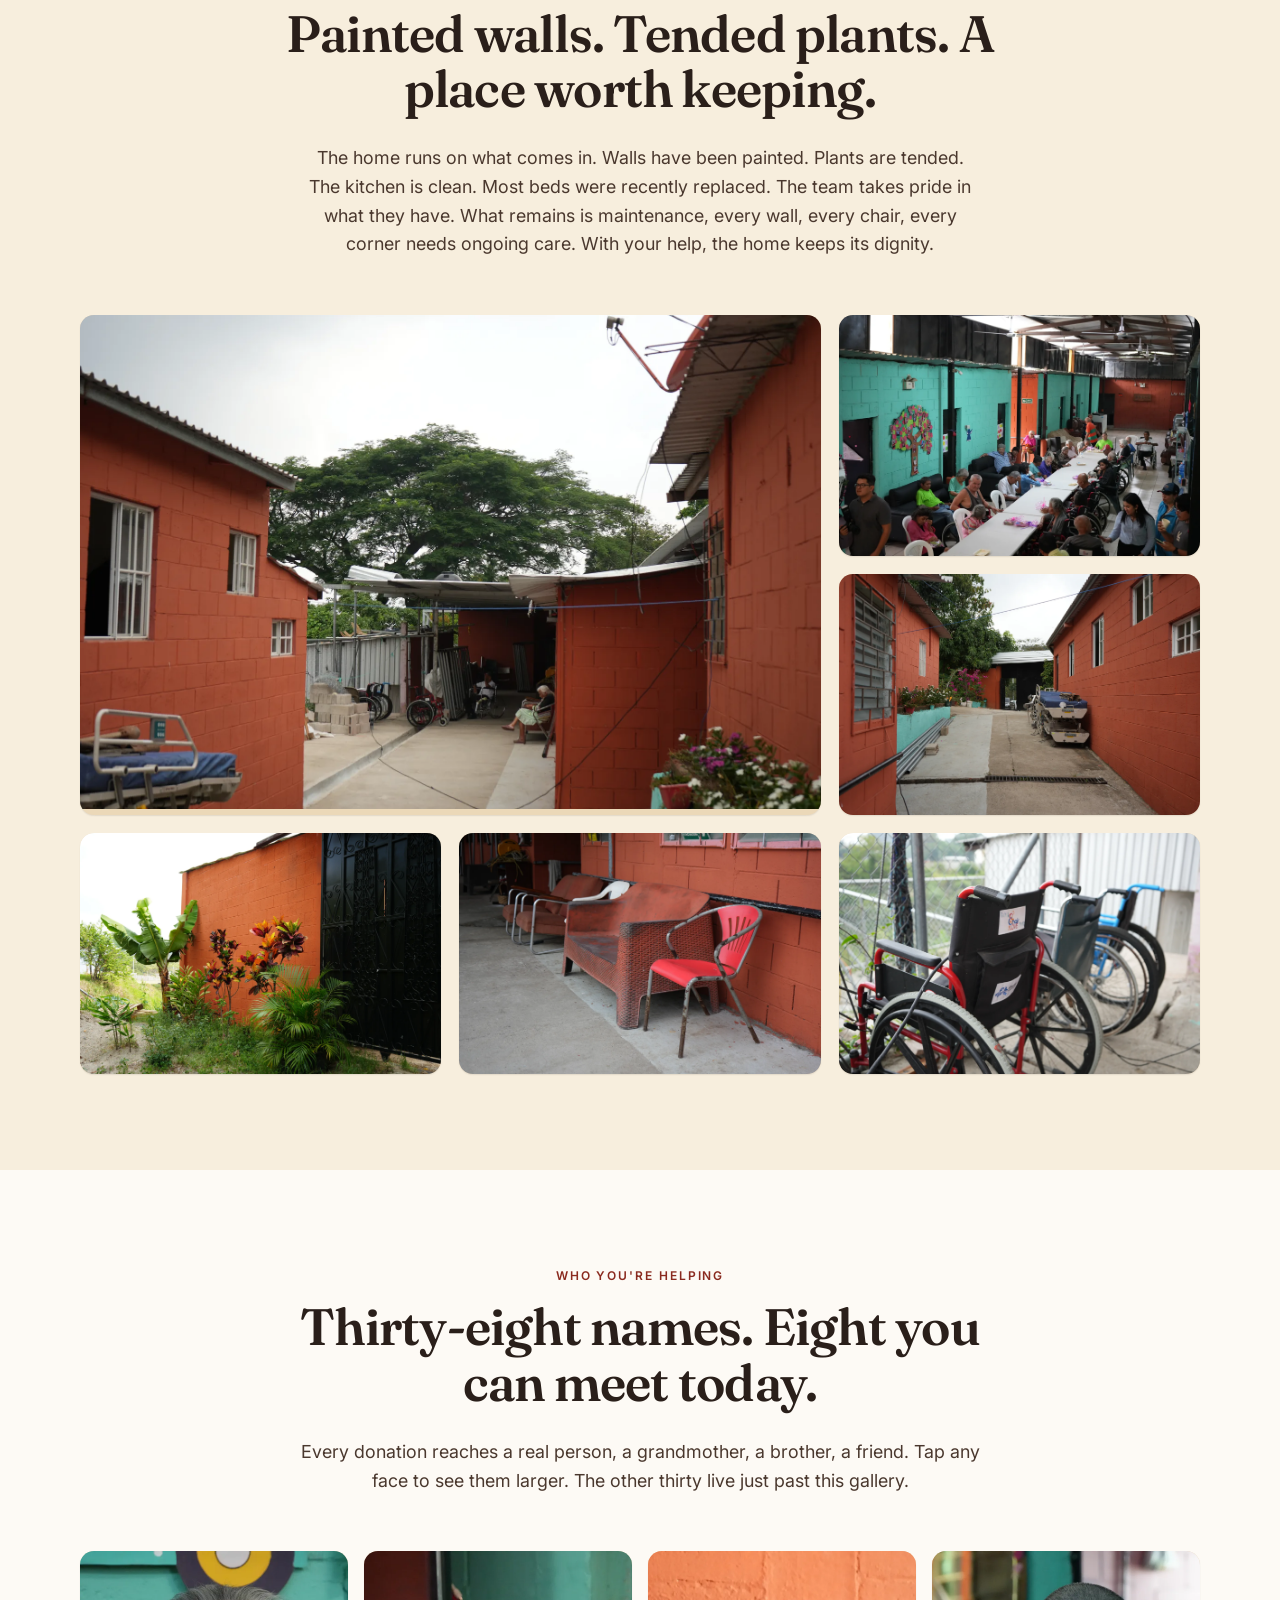
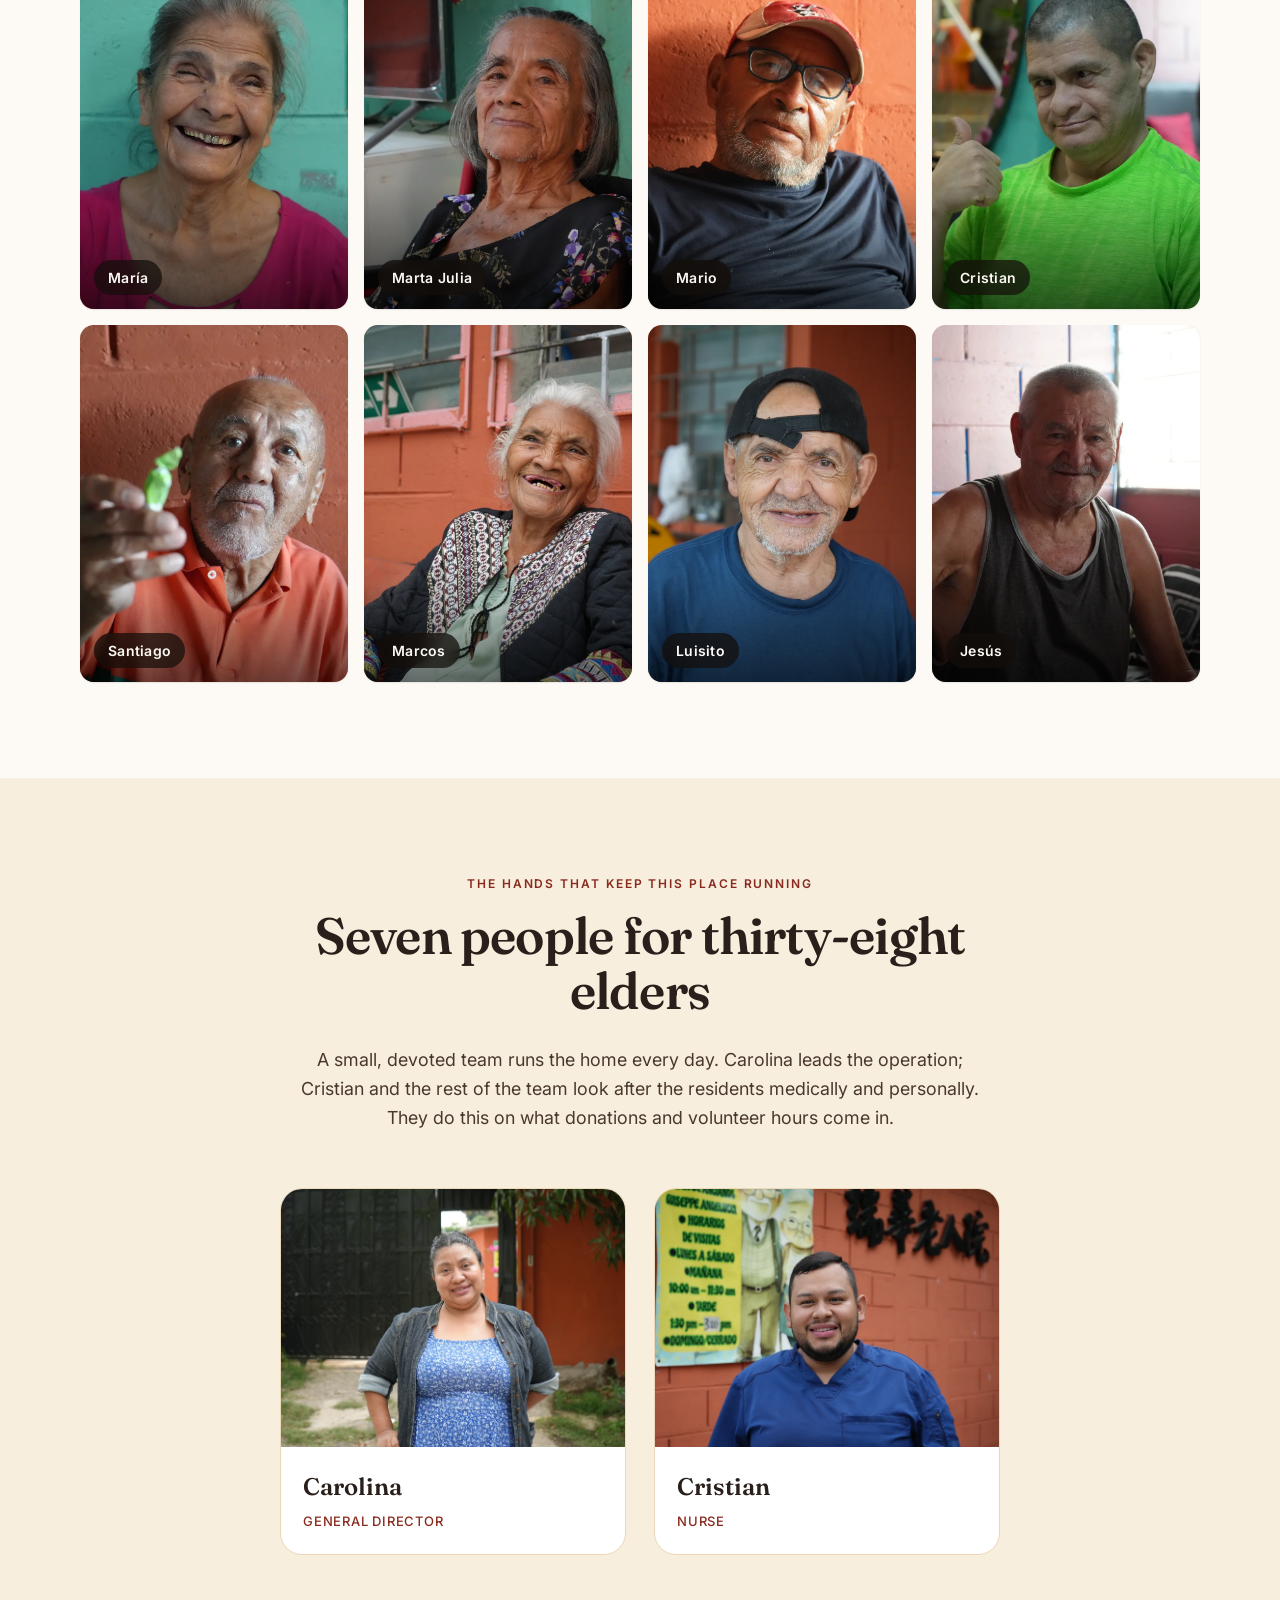
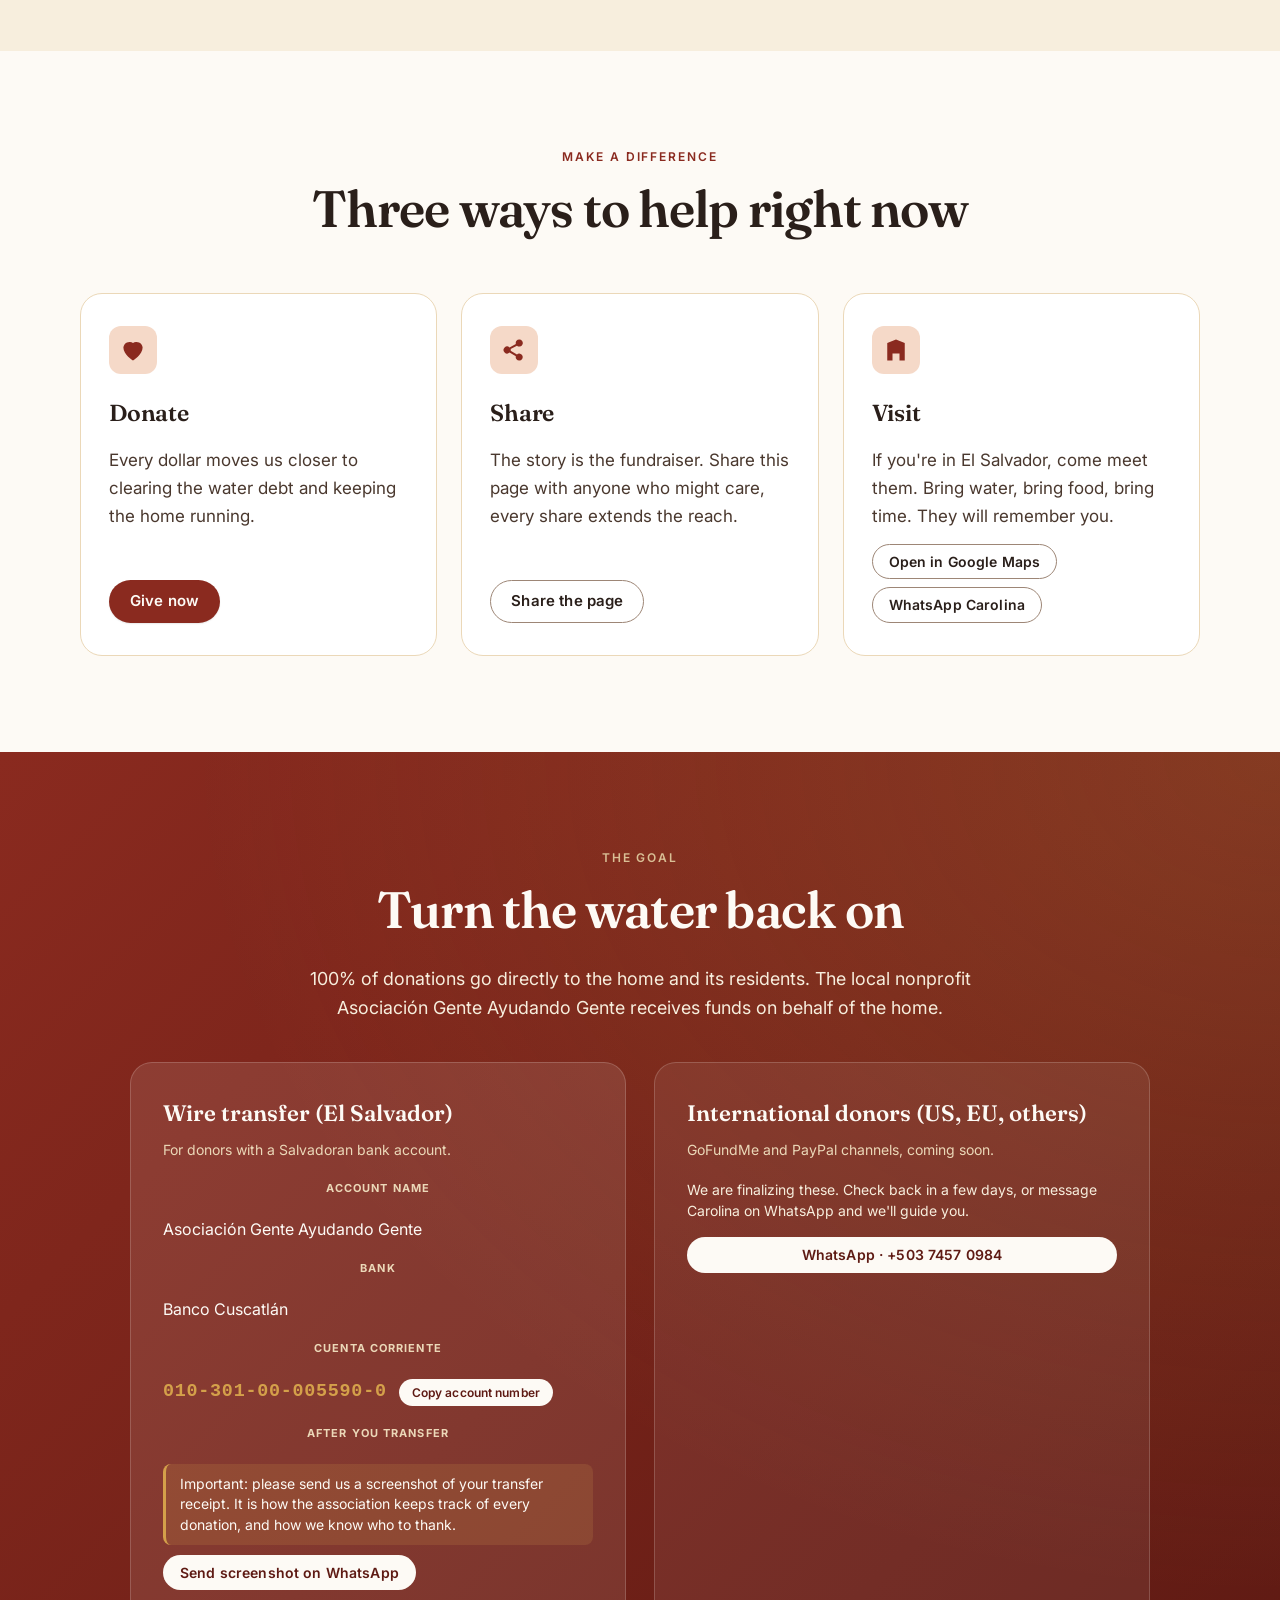
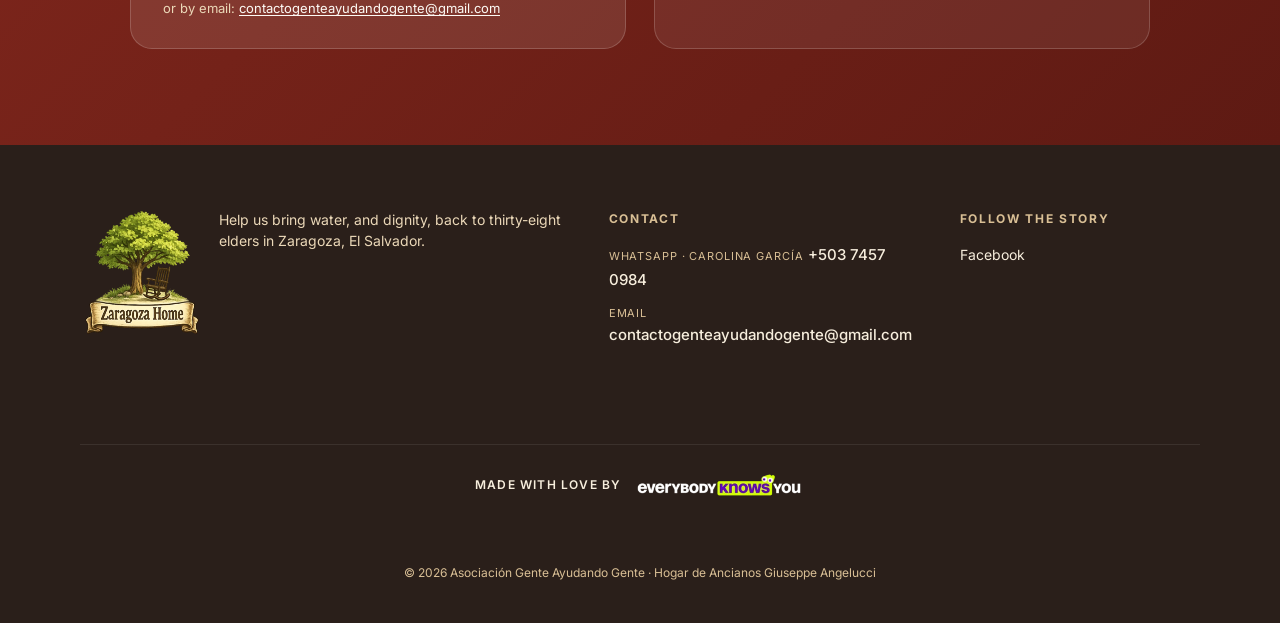
==== commit bf90cab8: "Header overlays hero (fixed) so no cream strip shows above the photo at page top" ====
--- a/index.html
+++ b/index.html
@@ -69,7 +69,7 @@
   <link rel="preconnect" href="https://fonts.gstatic.com" crossorigin />
   <link href="https://fonts.googleapis.com/css2?family=Fraunces:opsz,wght@9..144,400;9..144,600;9..144,800&family=Inter:wght@400;500;600;700&display=swap" rel="stylesheet" />
 
-  <link rel="stylesheet" href="css/style.css?v=15" />
+  <link rel="stylesheet" href="css/style.css?v=16" />
 </head>
 <body>
 
@@ -524,6 +524,6 @@
     </div>
   </div>
 
-  <script src="js/main.js?v=15"></script>
+  <script src="js/main.js?v=16"></script>
 </body>
 </html>
--- a/css/style.css
+++ b/css/style.css
@@ -1665,3 +1665,9 @@
 .xmas-band-round .xmas-ornament--gold { right: auto; left: 8%; top: 40px; width: 34px; height: 34px; }
 @keyframes xmasFloat { 0%,100% { transform: translateY(0) rotate(-1deg); } 50% { transform: translateY(-10px) rotate(1deg); } }
 @media (prefers-reduced-motion: reduce) { .xmas-band-round { animation: none; } }
+
+/* ---- Header overlays the hero (fixes cream strip above the photo) ---- */
+.site-header { position: fixed; top: 0; left: 0; right: 0; }
+.hero { margin-top: 0; padding-top: 0; }
+.xmas-hero { margin-top: 0; }
+section[id] { scroll-margin-top: 96px; }
